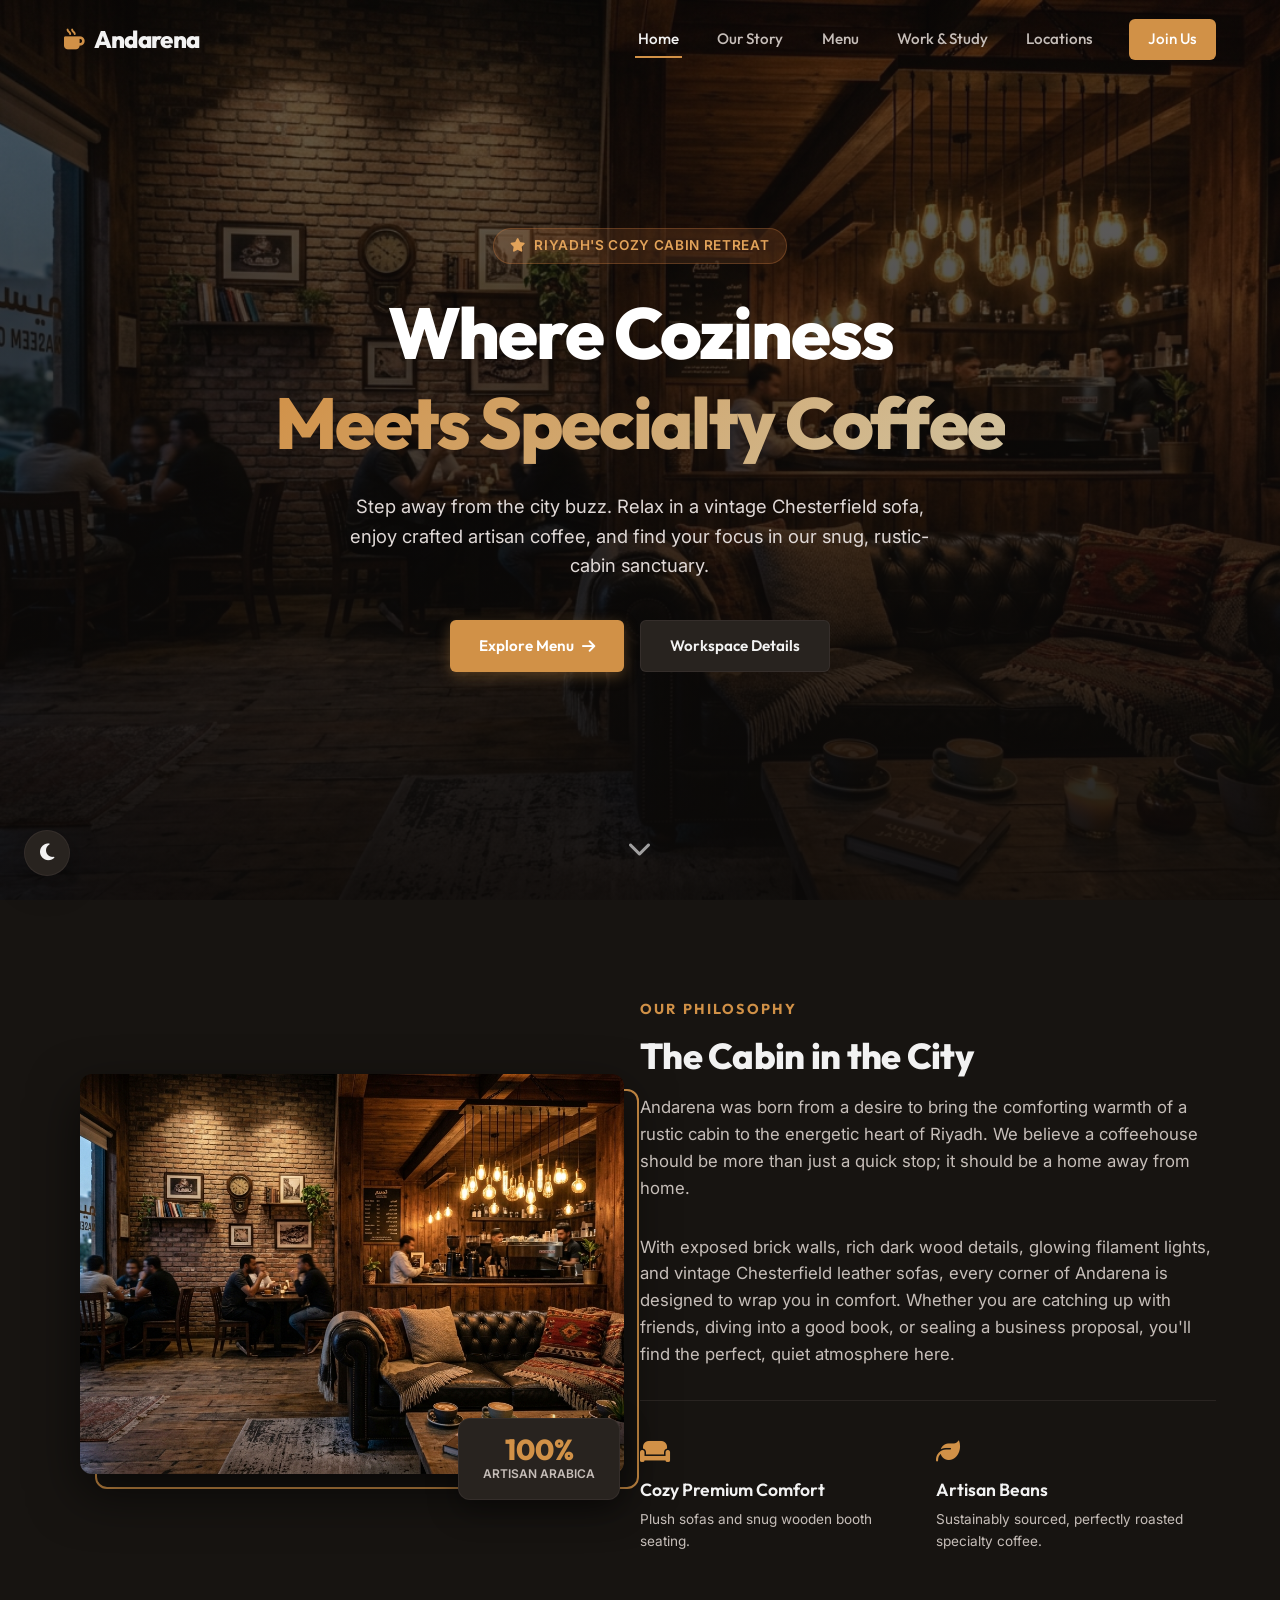
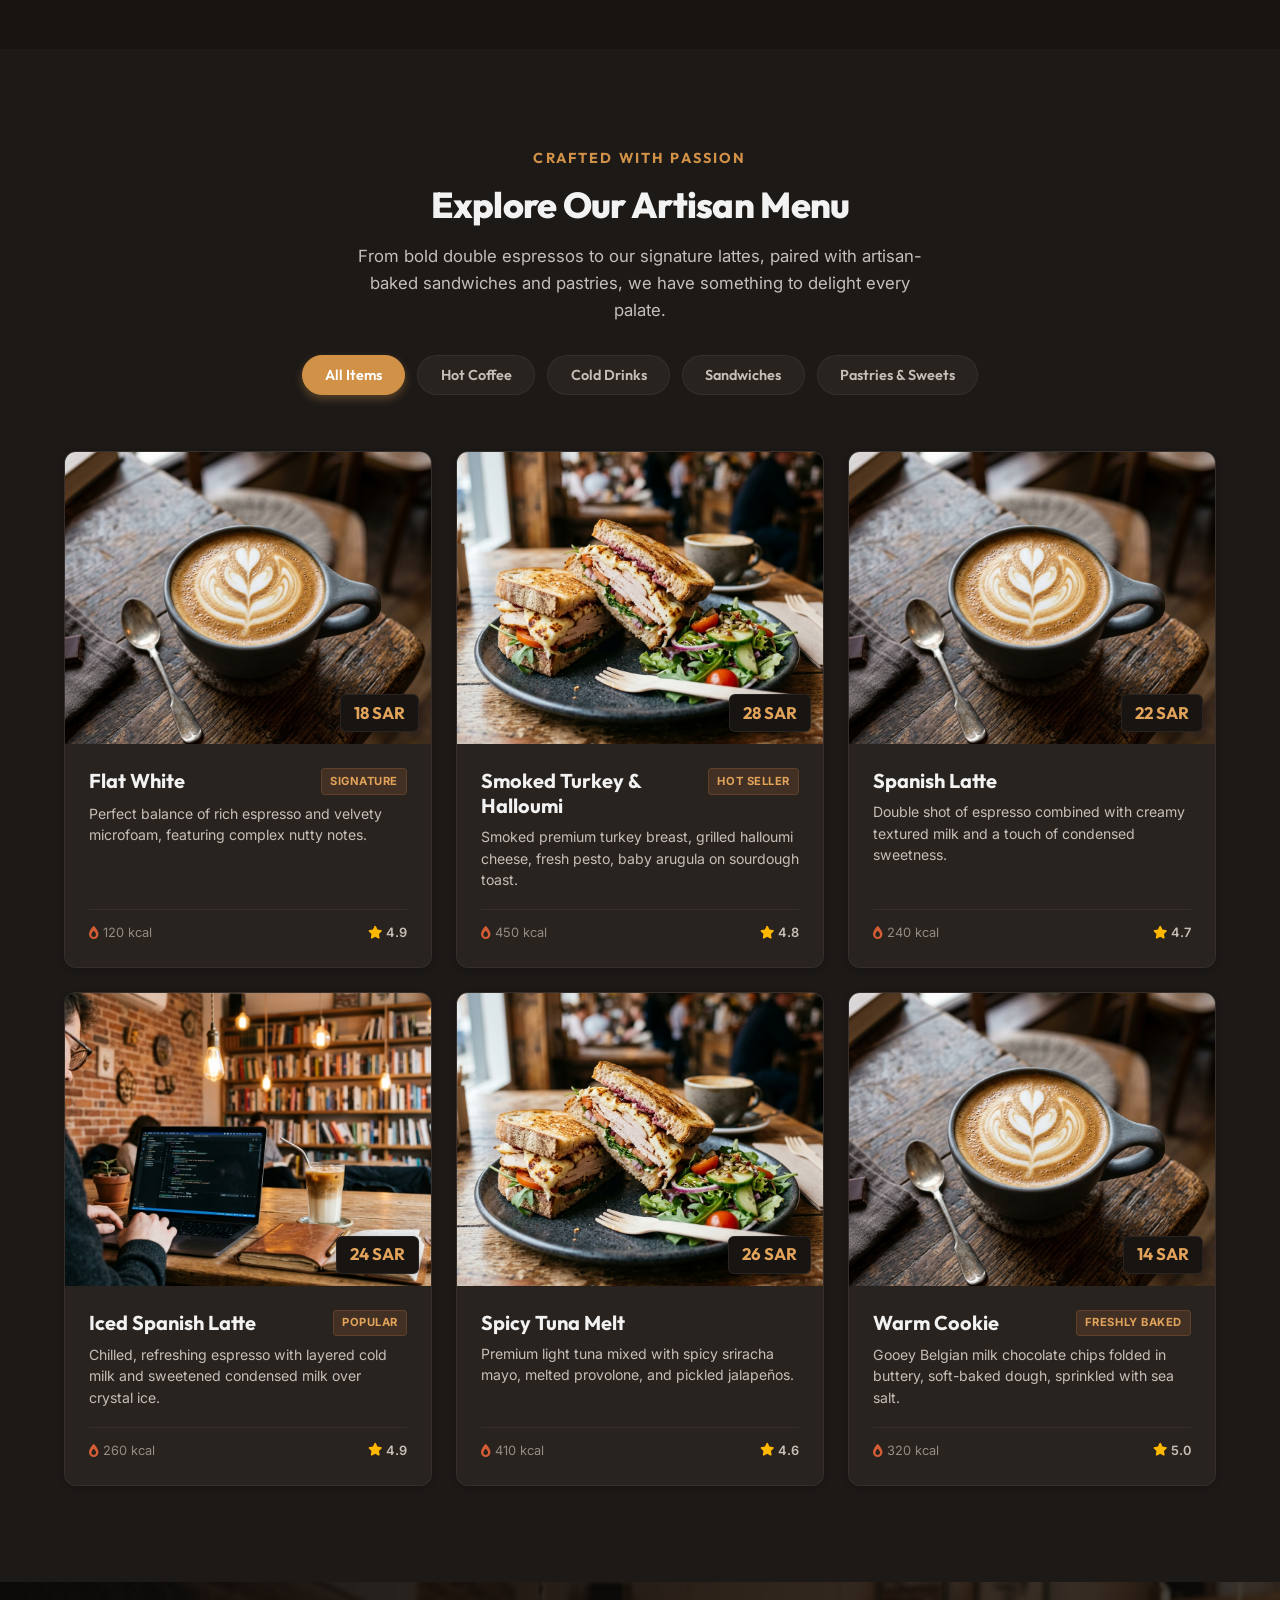
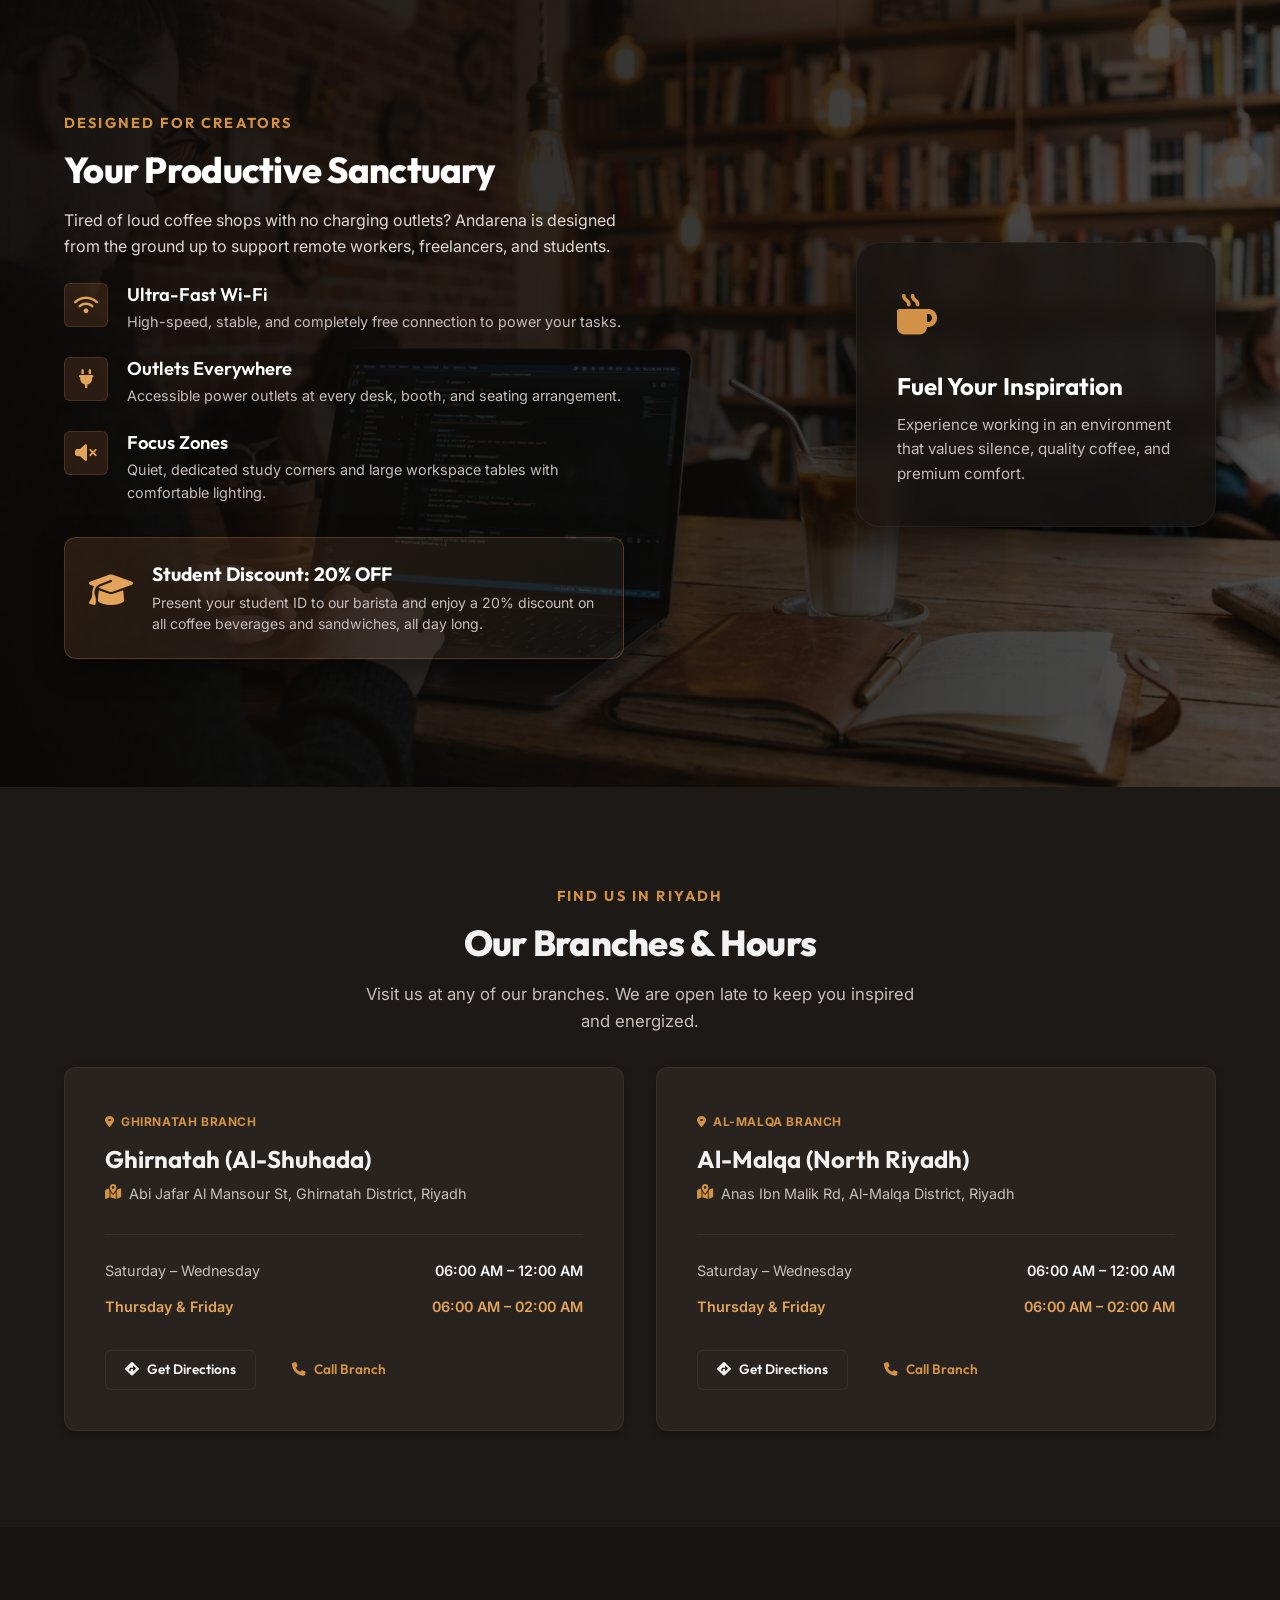
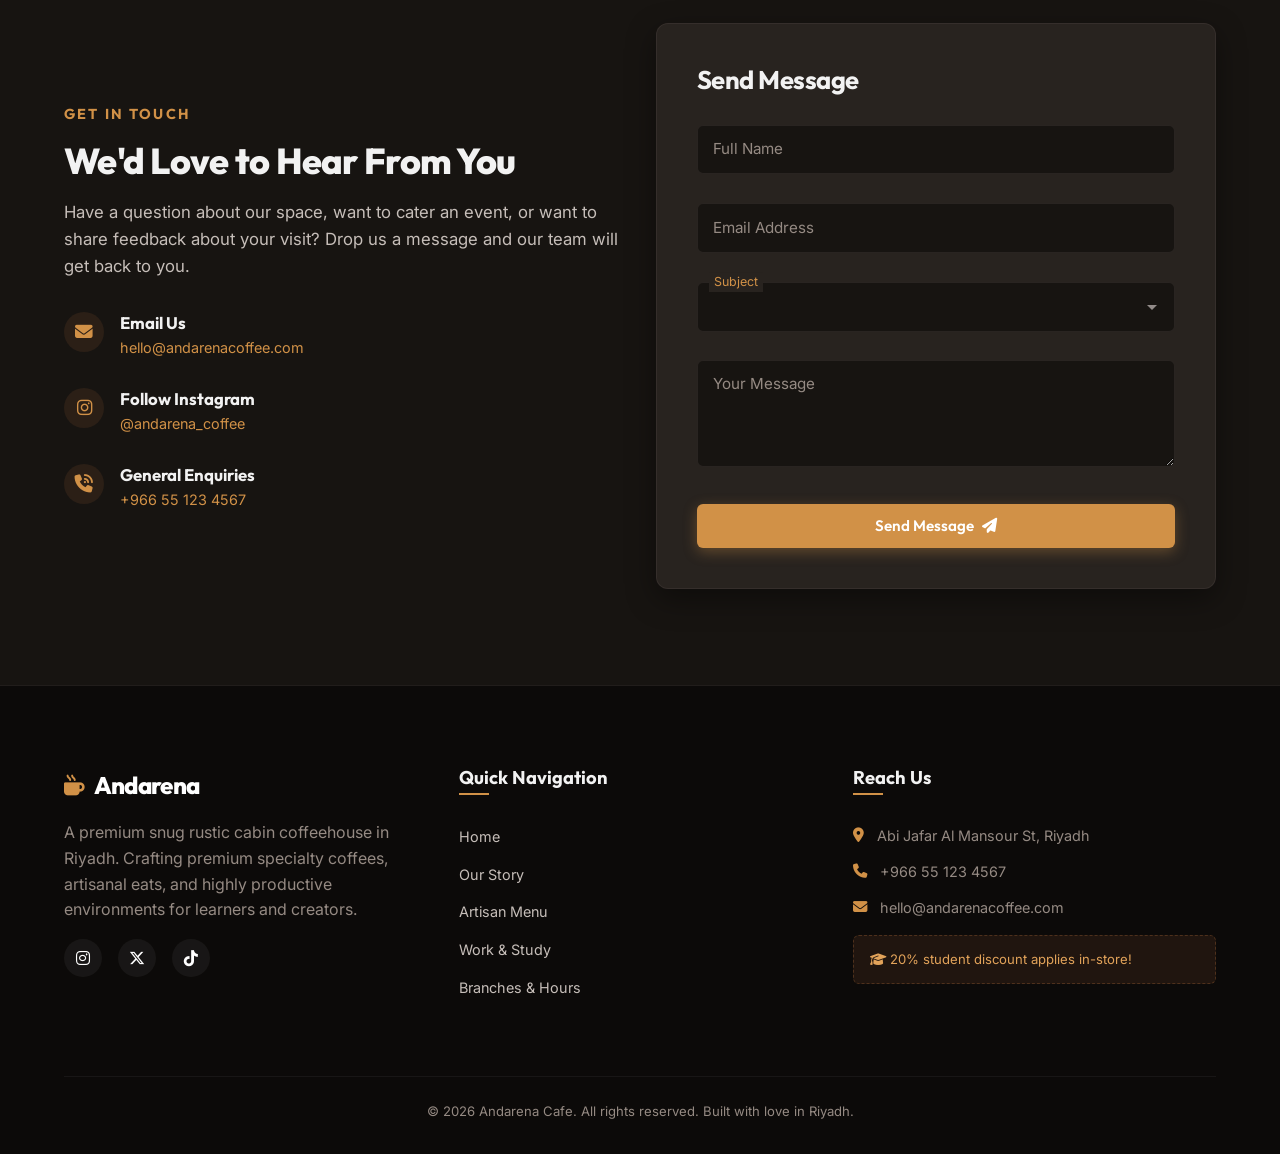
==== andarena-cafe/index.html @ 03f2e8e5 "org: rename website folders to URL-friendly lowercase names" ====
<!DOCTYPE html>
<html lang="en">
<head>
    <meta charset="UTF-8">
    <meta name="viewport" content="width=device-width, initial-scale=1.0">
    <title>Andarena Cafe | Cozy Coffeehouse & Creative Workspace in Riyadh</title>
    <meta name="description" content="Experience Andarena Cafe in Riyadh - a cozy, rustic cabin-like cafe with Chesterfield sofas, artisan coffee, gourmet sandwiches, and a perfect work-friendly atmosphere.">
    
    <!-- Open Graph / Facebook -->
    <meta property="og:type" content="website">
    <meta property="og:title" content="Andarena Cafe | Cozy Coffeehouse & Workspace in Riyadh">
    <meta property="og:description" content="A quiet, snug rustic oasis in Riyadh. Enjoy specialty coffees, gourmet sandwiches, and laptop-friendly workspace tables.">
    <meta property="og:image" content="assets/hero_cafe.jpg">
    
    <!-- Google Fonts -->
    <link rel="preconnect" href="https://fonts.googleapis.com">
    <link rel="preconnect" href="https://fonts.gstatic.com" crossorigin>
    <link href="https://fonts.googleapis.com/css2?family=Inter:wght@300;400;500;600;700&family=Outfit:wght@300;400;500;600;700;800&display=swap" rel="stylesheet">
    
    <!-- FontAwesome Icons -->
    <link rel="stylesheet" href="https://cdnjs.cloudflare.com/ajax/libs/font-awesome/6.4.0/css/all.min.css">
    
    <!-- Custom CSS -->
    <link rel="stylesheet" href="style.css">
</head>
<body>

    <!-- Header / Navbar -->
    <header class="navbar" id="navbar">
        <div class="nav-container">
            <a href="#home" class="logo">
                <span class="logo-icon"><i class="fa-solid fa-mug-hot"></i></span>
                Andarena
            </a>
            
            <nav class="nav-menu" id="nav-menu">
                <a href="#home" class="nav-link active">Home</a>
                <a href="#story" class="nav-link">Our Story</a>
                <a href="#menu" class="nav-link">Menu</a>
                <a href="#workspace" class="nav-link">Work & Study</a>
                <a href="#locations" class="nav-link">Locations</a>
                <a href="#contact" class="nav-link btn-contact">Join Us</a>
            </nav>
            
            <button class="mobile-toggle" id="mobile-toggle" aria-label="Toggle navigation menu">
                <span class="bar"></span>
                <span class="bar"></span>
                <span class="bar"></span>
            </button>
        </div>
    </header>

    <!-- Main Content -->
    <main>
        
        <!-- Hero Section -->
        <section id="home" class="hero" style="background-image: linear-gradient(to bottom, rgba(12, 10, 9, 0.6), rgba(12, 10, 9, 0.9)), url('assets/hero_cafe.jpg');">
            <div class="hero-content text-center">
                <span class="hero-badge reveal"><i class="fa-solid fa-star"></i> Riyadh's Cozy Cabin Retreat</span>
                <h1 class="reveal">Where Coziness <br><span class="text-gradient">Meets Specialty Coffee</span></h1>
                <p class="reveal-delay-1">Step away from the city buzz. Relax in a vintage Chesterfield sofa, enjoy crafted artisan coffee, and find your focus in our snug, rustic-cabin sanctuary.</p>
                <div class="hero-actions reveal-delay-2">
                    <a href="#menu" class="btn btn-primary">Explore Menu <i class="fa-solid fa-arrow-right"></i></a>
                    <a href="#workspace" class="btn btn-secondary">Workspace Details</a>
                </div>
            </div>
            <div class="hero-scroll-indicator">
                <a href="#story"><i class="fa-solid fa-chevron-down animate-bounce"></i></a>
            </div>
        </section>

        <!-- Our Story Section -->
        <section id="story" class="section story-section">
            <div class="container">
                <div class="grid grid-2 align-items-center">
                    <div class="story-image-wrapper reveal-left">
                        <div class="image-border-effect">
                            <img src="assets/hero_cafe.jpg" alt="Andarena Cafe Cozy Chesterfield Sofas" class="rounded-lg shadow-xl img-cover">
                        </div>
                        <div class="floating-badge text-center">
                            <span class="number">100%</span>
                            <span class="text">Artisan Arabica</span>
                        </div>
                    </div>
                    
                    <div class="story-text-content reveal-right">
                        <span class="section-subtitle">Our Philosophy</span>
                        <h2 class="section-title">The Cabin in the City</h2>
                        <p class="section-desc">Andarena was born from a desire to bring the comforting warmth of a rustic cabin to the energetic heart of Riyadh. We believe a coffeehouse should be more than just a quick stop; it should be a home away from home.</p>
                        
                        <p class="section-desc">With exposed brick walls, rich dark wood details, glowing filament lights, and vintage Chesterfield leather sofas, every corner of Andarena is designed to wrap you in comfort. Whether you are catching up with friends, diving into a good book, or sealing a business proposal, you'll find the perfect, quiet atmosphere here.</p>
                        
                        <div class="story-highlights grid grid-2 gap-4">
                            <div class="highlight-item">
                                <span class="highlight-icon"><i class="fa-solid fa-couch"></i></span>
                                <h4>Cozy Premium Comfort</h4>
                                <p>Plush sofas and snug wooden booth seating.</p>
                            </div>
                            <div class="highlight-item">
                                <span class="highlight-icon"><i class="fa-solid fa-leaf"></i></span>
                                <h4>Artisan Beans</h4>
                                <p>Sustainably sourced, perfectly roasted specialty coffee.</p>
                            </div>
                        </div>
                    </div>
                </div>
            </div>
        </section>

        <!-- Interactive Menu Section -->
        <section id="menu" class="section menu-section bg-alt">
            <div class="container">
                <div class="section-header text-center">
                    <span class="section-subtitle">Crafted with Passion</span>
                    <h2 class="section-title">Explore Our Artisan Menu</h2>
                    <p class="section-desc max-w-xl mx-auto">From bold double espressos to our signature lattes, paired with artisan-baked sandwiches and pastries, we have something to delight every palate.</p>
                </div>
                
                <!-- Category Filter Tabs -->
                <div class="menu-tabs reveal">
                    <button class="tab-btn active" data-category="all">All Items</button>
                    <button class="tab-btn" data-category="hot-coffee">Hot Coffee</button>
                    <button class="tab-btn" data-category="cold-coffee">Cold Drinks</button>
                    <button class="tab-btn" data-category="sandwiches">Sandwiches</button>
                    <button class="tab-btn" data-category="pastries">Pastries & Sweets</button>
                </div>
                
                <!-- Menu Grid -->
                <div class="menu-grid grid grid-3 gap-6 reveal-up">
                    
                    <!-- Item 1: Flat White -->
                    <div class="menu-card" data-category="hot-coffee">
                        <div class="menu-image-container">
                            <img src="assets/flat_white.jpg" alt="Flat White Coffee with Latte Art" class="menu-img">
                            <span class="menu-price">18 SAR</span>
                        </div>
                        <div class="menu-info">
                            <div class="menu-meta">
                                <h3>Flat White</h3>
                                <span class="badge">Signature</span>
                            </div>
                            <p class="menu-description">Perfect balance of rich espresso and velvety microfoam, featuring complex nutty notes.</p>
                            <div class="menu-footer">
                                <span class="calories"><i class="fa-solid fa-fire-flame-simple"></i> 120 kcal</span>
                                <span class="rating"><i class="fa-solid fa-star"></i> 4.9</span>
                            </div>
                        </div>
                    </div>
                    
                    <!-- Item 2: Smoked Turkey & Halloumi -->
                    <div class="menu-card" data-category="sandwiches">
                        <div class="menu-image-container">
                            <img src="assets/turkey_sandwich.jpg" alt="Smoked Turkey and Halloumi Sandwich" class="menu-img">
                            <span class="menu-price">28 SAR</span>
                        </div>
                        <div class="menu-info">
                            <div class="menu-meta">
                                <h3>Smoked Turkey & Halloumi</h3>
                                <span class="badge">Hot seller</span>
                            </div>
                            <p class="menu-description">Smoked premium turkey breast, grilled halloumi cheese, fresh pesto, baby arugula on sourdough toast.</p>
                            <div class="menu-footer">
                                <span class="calories"><i class="fa-solid fa-fire-flame-simple"></i> 450 kcal</span>
                                <span class="rating"><i class="fa-solid fa-star"></i> 4.8</span>
                            </div>
                        </div>
                    </div>
                    
                    <!-- Item 3: Spanish Latte -->
                    <div class="menu-card" data-category="hot-coffee">
                        <div class="menu-image-container">
                            <img src="assets/flat_white.jpg" alt="Spanish Latte" class="menu-img">
                            <span class="menu-price">22 SAR</span>
                        </div>
                        <div class="menu-info">
                            <div class="menu-meta">
                                <h3>Spanish Latte</h3>
                            </div>
                            <p class="menu-description">Double shot of espresso combined with creamy textured milk and a touch of condensed sweetness.</p>
                            <div class="menu-footer">
                                <span class="calories"><i class="fa-solid fa-fire-flame-simple"></i> 240 kcal</span>
                                <span class="rating"><i class="fa-solid fa-star"></i> 4.7</span>
                            </div>
                        </div>
                    </div>
                    
                    <!-- Item 4: Iced Spanish Latte -->
                    <div class="menu-card" data-category="cold-coffee">
                        <div class="menu-image-container">
                            <img src="assets/workspace.jpg" alt="Iced Spanish Latte" class="menu-img">
                            <span class="menu-price">24 SAR</span>
                        </div>
                        <div class="menu-info">
                            <div class="menu-meta">
                                <h3>Iced Spanish Latte</h3>
                                <span class="badge">Popular</span>
                            </div>
                            <p class="menu-description">Chilled, refreshing espresso with layered cold milk and sweetened condensed milk over crystal ice.</p>
                            <div class="menu-footer">
                                <span class="calories"><i class="fa-solid fa-fire-flame-simple"></i> 260 kcal</span>
                                <span class="rating"><i class="fa-solid fa-star"></i> 4.9</span>
                            </div>
                        </div>
                    </div>

                    <!-- Item 5: Spicy Tuna Sandwich -->
                    <div class="menu-card" data-category="sandwiches">
                        <div class="menu-image-container">
                            <img src="assets/turkey_sandwich.jpg" alt="Spicy Tuna Sandwich" class="menu-img">
                            <span class="menu-price">26 SAR</span>
                        </div>
                        <div class="menu-info">
                            <div class="menu-meta">
                                <h3>Spicy Tuna Melt</h3>
                            </div>
                            <p class="menu-description">Premium light tuna mixed with spicy sriracha mayo, melted provolone, and pickled jalapeños.</p>
                            <div class="menu-footer">
                                <span class="calories"><i class="fa-solid fa-fire-flame-simple"></i> 410 kcal</span>
                                <span class="rating"><i class="fa-solid fa-star"></i> 4.6</span>
                            </div>
                        </div>
                    </div>

                    <!-- Item 6: Warm Chocolate Chip Cookie -->
                    <div class="menu-card" data-category="pastries">
                        <div class="menu-image-container">
                            <img src="assets/flat_white.jpg" alt="Warm Chocolate Chip Cookie" class="menu-img">
                            <span class="menu-price">14 SAR</span>
                        </div>
                        <div class="menu-info">
                            <div class="menu-meta">
                                <h3>Warm Cookie</h3>
                                <span class="badge">Freshly baked</span>
                            </div>
                            <p class="menu-description">Gooey Belgian milk chocolate chips folded in buttery, soft-baked dough, sprinkled with sea salt.</p>
                            <div class="menu-footer">
                                <span class="calories"><i class="fa-solid fa-fire-flame-simple"></i> 320 kcal</span>
                                <span class="rating"><i class="fa-solid fa-star"></i> 5.0</span>
                            </div>
                        </div>
                    </div>
                    
                </div>
            </div>
        </section>

        <!-- Laptop-friendly Workspace Section -->
        <section id="workspace" class="section workspace-section" style="background-image: linear-gradient(to right, rgba(12, 10, 9, 0.95), rgba(12, 10, 9, 0.7)), url('assets/workspace.jpg');">
            <div class="container">
                <div class="grid grid-2 gap-8 align-items-center">
                    <div class="workspace-text reveal-left">
                        <span class="section-subtitle text-amber">Designed for Creators</span>
                        <h2 class="section-title text-white">Your Productive Sanctuary</h2>
                        <p class="text-light">Tired of loud coffee shops with no charging outlets? Andarena is designed from the ground up to support remote workers, freelancers, and students.</p>
                        
                        <div class="workspace-features mt-6">
                            <div class="feature-row">
                                <span class="feature-icon"><i class="fa-solid fa-wifi"></i></span>
                                <div>
                                    <h5>Ultra-Fast Wi-Fi</h5>
                                    <p>High-speed, stable, and completely free connection to power your tasks.</p>
                                </div>
                            </div>
                            
                            <div class="feature-row">
                                <span class="feature-icon"><i class="fa-solid fa-plug"></i></span>
                                <div>
                                    <h5>Outlets Everywhere</h5>
                                    <p>Accessible power outlets at every desk, booth, and seating arrangement.</p>
                                </div>
                            </div>

                            <div class="feature-row">
                                <span class="feature-icon"><i class="fa-solid fa-volume-mute"></i></span>
                                <div>
                                    <h5>Focus Zones</h5>
                                    <p>Quiet, dedicated study corners and large workspace tables with comfortable lighting.</p>
                                </div>
                            </div>
                        </div>

                        <!-- Special student offer card -->
                        <div class="student-discount-card mt-8 reveal-up">
                            <div class="discount-icon"><i class="fa-solid fa-graduation-cap"></i></div>
                            <div class="discount-info">
                                <h4>Student Discount: 20% OFF</h4>
                                <p>Present your student ID to our barista and enjoy a 20% discount on all coffee beverages and sandwiches, all day long.</p>
                            </div>
                        </div>
                    </div>
                    
                    <!-- Decorative Right Column -->
                    <div class="workspace-image-container hide-mobile reveal-right">
                        <div class="experience-card">
                            <span class="card-icon"><i class="fa-solid fa-mug-hot animate-pulse"></i></span>
                            <div class="card-body">
                                <h3>Fuel Your Inspiration</h3>
                                <p>Experience working in an environment that values silence, quality coffee, and premium comfort.</p>
                            </div>
                        </div>
                    </div>
                </div>
            </div>
        </section>

        <!-- Locations & Operating Hours -->
        <section id="locations" class="section locations-section bg-alt">
            <div class="container">
                <div class="section-header text-center">
                    <span class="section-subtitle">Find Us in Riyadh</span>
                    <h2 class="section-title">Our Branches & Hours</h2>
                    <p class="section-desc max-w-xl mx-auto">Visit us at any of our branches. We are open late to keep you inspired and energized.</p>
                </div>
                
                <div class="grid grid-2 gap-8 reveal-up">
                    
                    <!-- Branch 1 details -->
                    <div class="location-card">
                        <div class="location-body">
                            <span class="loc-badge"><i class="fa-solid fa-location-dot"></i> Ghirnatah Branch</span>
                            <h3>Ghirnatah (Al-Shuhada)</h3>
                            <p class="address"><i class="fa-solid fa-map-location-dot"></i> Abi Jafar Al Mansour St, Ghirnatah District, Riyadh</p>
                            
                            <div class="hours-list">
                                <div class="hour-row">
                                    <span class="days">Saturday – Wednesday</span>
                                    <span class="time">06:00 AM – 12:00 AM</span>
                                </div>
                                <div class="hour-row highlight">
                                    <span class="days">Thursday & Friday</span>
                                    <span class="time">06:00 AM – 02:00 AM</span>
                                </div>
                            </div>
                            
                            <div class="card-actions">
                                <a href="https://maps.google.com/?q=Andarena+Coffee+Abi+Jafar+Al+Mansour+St+Riyadh" target="_blank" class="btn btn-secondary btn-sm"><i class="fa-solid fa-directions"></i> Get Directions</a>
                                <a href="tel:+966123456789" class="btn btn-text btn-sm"><i class="fa-solid fa-phone"></i> Call Branch</a>
                            </div>
                        </div>
                    </div>

                    <!-- Branch 2 details -->
                    <div class="location-card">
                        <div class="location-body">
                            <span class="loc-badge"><i class="fa-solid fa-location-dot"></i> Al-Malqa Branch</span>
                            <h3>Al-Malqa (North Riyadh)</h3>
                            <p class="address"><i class="fa-solid fa-map-location-dot"></i> Anas Ibn Malik Rd, Al-Malqa District, Riyadh</p>
                            
                            <div class="hours-list">
                                <div class="hour-row">
                                    <span class="days">Saturday – Wednesday</span>
                                    <span class="time">06:00 AM – 12:00 AM</span>
                                </div>
                                <div class="hour-row highlight">
                                    <span class="days">Thursday & Friday</span>
                                    <span class="time">06:00 AM – 02:00 AM</span>
                                </div>
                            </div>
                            
                            <div class="card-actions">
                                <a href="https://maps.google.com/?q=Andarena+Coffee+Anas+Ibn+Malik+Rd+Riyadh" target="_blank" class="btn btn-secondary btn-sm"><i class="fa-solid fa-directions"></i> Get Directions</a>
                                <a href="tel:+966123456790" class="btn btn-text btn-sm"><i class="fa-solid fa-phone"></i> Call Branch</a>
                            </div>
                        </div>
                    </div>
                    
                </div>
            </div>
        </section>

        <!-- Contact & Feedback Form -->
        <section id="contact" class="section contact-section">
            <div class="container">
                <div class="grid grid-2 gap-8 align-items-center">
                    
                    <div class="contact-info reveal-left">
                        <span class="section-subtitle">Get in Touch</span>
                        <h2 class="section-title">We'd Love to Hear From You</h2>
                        <p class="section-desc">Have a question about our space, want to cater an event, or want to share feedback about your visit? Drop us a message and our team will get back to you.</p>
                        
                        <div class="contact-methods mt-6">
                            <div class="method-item">
                                <span class="method-icon"><i class="fa-solid fa-envelope"></i></span>
                                <div>
                                    <h5>Email Us</h5>
                                    <p><a href="mailto:hello@andarenacoffee.com">hello@andarenacoffee.com</a></p>
                                </div>
                            </div>
                            
                            <div class="method-item">
                                <span class="method-icon"><i class="fa-brands fa-instagram"></i></span>
                                <div>
                                    <h5>Follow Instagram</h5>
                                    <p><a href="https://instagram.com/andarena_coffee" target="_blank">@andarena_coffee</a></p>
                                </div>
                            </div>

                            <div class="method-item">
                                <span class="method-icon"><i class="fa-solid fa-phone-volume"></i></span>
                                <div>
                                    <h5>General Enquiries</h5>
                                    <p><a href="tel:+966551234567">+966 55 123 4567</a></p>
                                </div>
                            </div>
                        </div>
                    </div>
                    
                    <!-- Contact Form Card -->
                    <div class="contact-form-card reveal-right">
                        <form id="contact-form" class="feedback-form">
                            <h3>Send Message</h3>
                            
                            <div class="form-group">
                                <input type="text" id="form-name" class="form-control" required placeholder=" ">
                                <label for="form-name" class="floating-label">Full Name</label>
                            </div>
                            
                            <div class="form-group">
                                <input type="email" id="form-email" class="form-control" required placeholder=" ">
                                <label for="form-email" class="floating-label">Email Address</label>
                            </div>

                            <div class="form-group">
                                <select id="form-subject" class="form-control" required>
                                    <option value="" disabled selected hidden></option>
                                    <option value="feedback">General Feedback</option>
                                    <option value="catering">Catering Inquiry</option>
                                    <option value="workspace">Workspace / Table Reservation</option>
                                    <option value="careers">Careers</option>
                                </select>
                                <label for="form-subject" class="floating-label">Subject</label>
                            </div>
                            
                            <div class="form-group">
                                <textarea id="form-message" rows="4" class="form-control" required placeholder=" "></textarea>
                                <label for="form-message" class="floating-label">Your Message</label>
                            </div>
                            
                            <button type="submit" class="btn btn-primary btn-block">Send Message <i class="fa-solid fa-paper-plane"></i></button>
                        </form>
                    </div>
                    
                </div>
            </div>
        </section>

    </main>

    <!-- Footer -->
    <footer class="footer">
        <div class="container">
            <div class="footer-grid grid grid-3 gap-8">
                
                <!-- Footer Brand Column -->
                <div class="footer-brand">
                    <a href="#home" class="logo text-white">
                        <span class="logo-icon"><i class="fa-solid fa-mug-hot"></i></span>
                        Andarena
                    </a>
                    <p class="mt-4 text-sm text-muted">A premium snug rustic cabin coffeehouse in Riyadh. Crafting premium specialty coffees, artisanal eats, and highly productive environments for learners and creators.</p>
                    <div class="social-links mt-4">
                        <a href="https://instagram.com/andarena_coffee" target="_blank" aria-label="Instagram"><i class="fa-brands fa-instagram"></i></a>
                        <a href="#" aria-label="Twitter"><i class="fa-brands fa-x-twitter"></i></a>
                        <a href="#" aria-label="TikTok"><i class="fa-brands fa-tiktok"></i></a>
                    </div>
                </div>

                <!-- Footer Quick Links -->
                <div class="footer-links">
                    <h4>Quick Navigation</h4>
                    <ul class="mt-4">
                        <li><a href="#home">Home</a></li>
                        <li><a href="#story">Our Story</a></li>
                        <li><a href="#menu">Artisan Menu</a></li>
                        <li><a href="#workspace">Work & Study</a></li>
                        <li><a href="#locations">Branches & Hours</a></li>
                    </ul>
                </div>

                <!-- Footer Contact Details -->
                <div class="footer-contact">
                    <h4>Reach Us</h4>
                    <ul class="mt-4 text-muted">
                        <li><i class="fa-solid fa-location-dot"></i> Abi Jafar Al Mansour St, Riyadh</li>
                        <li><i class="fa-solid fa-phone"></i> +966 55 123 4567</li>
                        <li><i class="fa-solid fa-envelope"></i> hello@andarenacoffee.com</li>
                    </ul>
                    <div class="student-reminder mt-4">
                        <span><i class="fa-solid fa-graduation-cap"></i> 20% student discount applies in-store!</span>
                    </div>
                </div>

            </div>
            
            <div class="footer-bottom text-center">
                <p>&copy; 2026 Andarena Cafe. All rights reserved. Built with love in Riyadh.</p>
            </div>
        </div>
    </footer>

    <!-- Notification Toast -->
    <div id="toast" class="toast">
        <div class="toast-content">
            <span class="toast-icon"><i class="fa-solid fa-circle-check"></i></span>
            <div class="toast-message">
                <h4 id="toast-title">Success</h4>
                <p id="toast-body">Your message has been sent successfully!</p>
            </div>
            <button class="toast-close" id="toast-close">&times;</button>
        </div>
    </div>

    <!-- Theme Toggle Switch (Cozy Floating bar) -->
    <div class="theme-switch-wrapper">
        <button id="theme-toggle" class="theme-toggle-btn" aria-label="Toggle theme mode">
            <span class="theme-icon"><i class="fa-solid fa-moon"></i></span>
        </button>
    </div>

    <!-- Custom JavaScript -->
    <script src="script.js"></script>
</body>
</html>
---- andarena-cafe/style.css ----
/* ==========================================================================
   Design System & Variables
   ========================================================================== */
:root {
    /* Color Tokens - Default Warm Dark Mode */
    --bg-primary-h: 24;
    --bg-primary-s: 15%;
    --bg-primary-l: 8%;
    --bg-primary: hsl(var(--bg-primary-h), var(--bg-primary-s), var(--bg-primary-l)); /* #181412 */
    
    --bg-secondary: hsl(24, 12%, 14%); /* #231e1b */
    --bg-alt: hsl(24, 10%, 10%); /* #1d1816 */
    
    --text-primary: hsl(0, 0%, 95%); /* #f2f2f2 */
    --text-secondary: hsl(24, 10%, 75%); /* #c5bdbc */
    --text-muted: hsl(24, 8%, 55%); /* #928b89 */
    --text-light: hsl(24, 15%, 85%);
    
    --primary: hsl(32, 60%, 55%); /* Warm Copper/Amber - #d58343 */
    --primary-hover: hsl(32, 70%, 62%); /* #e4975a */
    --primary-glow: hsla(32, 60%, 55%, 0.35);
    
    --secondary: hsl(42, 35%, 72%); /* Desert Sand/Gold - #d9c396 */
    --secondary-hover: hsl(42, 45%, 80%);
    
    --accent: hsl(15, 65%, 52%); /* Burnt Sienna */
    --border-color: hsla(24, 10%, 30%, 0.3);
    --border-focus: hsl(32, 60%, 55%);
    
    --glass-bg: rgba(24, 20, 18, 0.75);
    --glass-border: rgba(255, 255, 255, 0.05);
    
    /* Layout Tokens */
    --font-heading: 'Outfit', sans-serif;
    --font-body: 'Inter', sans-serif;
    --border-radius-sm: 6px;
    --border-radius-md: 12px;
    --border-radius-lg: 24px;
    --transition-fast: 0.2s ease;
    --transition-smooth: 0.4s cubic-bezier(0.16, 1, 0.3, 1);
    
    --shadow-sm: 0 2px 8px rgba(0, 0, 0, 0.2);
    --shadow-md: 0 10px 30px rgba(0, 0, 0, 0.4);
    --shadow-lg: 0 20px 50px rgba(0, 0, 0, 0.6);
}

/* Alternate Theme: Cozy Warm Light Mode */
[data-theme="light"] {
    --bg-primary-h: 30;
    --bg-primary-s: 30%;
    --bg-primary-l: 96%;
    --bg-primary: hsl(var(--bg-primary-h), var(--bg-primary-s), var(--bg-primary-l)); /* #fbf8f5 */
    
    --bg-secondary: hsl(30, 25%, 91%); /* #ebdcd0 */
    --bg-alt: hsl(30, 25%, 93%); /* #f0e6dd */
    
    --text-primary: hsl(24, 25%, 15%); /* #2e1d12 */
    --text-secondary: hsl(24, 15%, 35%); /* #605147 */
    --text-muted: hsl(24, 10%, 55%); /* #93857b */
    --text-light: hsl(24, 25%, 25%);
    
    --primary: hsl(24, 70%, 42%); /* Deep Rich Terracotta - #bb5119 */
    --primary-hover: hsl(24, 80%, 48%);
    --primary-glow: hsla(24, 70%, 42%, 0.2);
    
    --secondary: hsl(32, 40%, 35%); /* Dark Sand Cedar */
    --secondary-hover: hsl(32, 45%, 42%);
    
    --border-color: rgba(46, 29, 18, 0.12);
    --border-focus: hsl(24, 70%, 42%);
    
    --glass-bg: rgba(251, 248, 245, 0.85);
    --glass-border: rgba(46, 29, 18, 0.08);
    
    --shadow-sm: 0 2px 8px rgba(46, 29, 18, 0.08);
    --shadow-md: 0 10px 30px rgba(46, 29, 18, 0.12);
    --shadow-lg: 0 20px 40px rgba(46, 29, 18, 0.16);
}

/* ==========================================================================
   Base Elements & Reset
   ========================================================================== */
*, *::before, *::after {
    box-sizing: border-box;
    margin: 0;
    padding: 0;
}

html {
    scroll-behavior: smooth;
    font-size: 16px;
}

body {
    background-color: var(--bg-primary);
    color: var(--text-primary);
    font-family: var(--font-body);
    line-height: 1.6;
    overflow-x: hidden;
    transition: background-color var(--transition-smooth), color var(--transition-smooth);
}

h1, h2, h3, h4, h5, h6 {
    font-family: var(--font-heading);
    font-weight: 700;
    line-height: 1.25;
    color: var(--text-primary);
}

a {
    color: var(--primary);
    text-decoration: none;
    transition: color var(--transition-fast);
}

a:hover {
    color: var(--primary-hover);
}

img {
    max-width: 100%;
    height: auto;
    display: block;
}

/* Custom Scrollbar */
::-webkit-scrollbar {
    width: 8px;
}
::-webkit-scrollbar-track {
    background: var(--bg-primary);
}
::-webkit-scrollbar-thumb {
    background: var(--bg-secondary);
    border-radius: 4px;
    border: 2px solid var(--bg-primary);
}
::-webkit-scrollbar-thumb:hover {
    background: var(--primary);
}

/* ==========================================================================
   Layout & Utilities
   ========================================================================== */
.container {
    width: 100%;
    max-width: 1200px;
    margin: 0 auto;
    padding: 0 1.5rem;
}

.section {
    padding: 6rem 0;
    position: relative;
    overflow: hidden;
}

.bg-alt {
    background-color: var(--bg-alt);
}

.text-center { text-align: center; }
.text-white { color: #ffffff !important; }
.text-amber { color: var(--primary) !important; }
.text-light { color: var(--text-light) !important; }
.text-muted { color: var(--text-muted) !important; }
.max-w-xl { max-width: 36rem; }
.mx-auto { margin-left: auto; margin-right: auto; }
.mt-4 { margin-top: 1rem; }
.mt-6 { margin-top: 1.5rem; }
.mt-8 { margin-top: 2rem; }
.gap-4 { gap: 1rem; }
.gap-6 { gap: 1.5rem; }
.gap-8 { gap: 2rem; }

.grid {
    display: grid;
    grid-template-columns: 1fr;
}

@media (min-width: 768px) {
    .grid-2 { grid-template-columns: repeat(2, 1fr); }
    .grid-3 { grid-template-columns: repeat(3, 1fr); }
}

.align-items-center { align-items: center; }

/* Rounded Corners & Shadows */
.rounded-lg { border-radius: var(--border-radius-md); }
.shadow-xl { box-shadow: var(--shadow-lg); }
.img-cover {
    width: 100%;
    height: 400px;
    object-fit: cover;
}

/* Section Header Typography */
.section-subtitle {
    display: inline-block;
    font-family: var(--font-heading);
    font-size: 0.9rem;
    font-weight: 700;
    letter-spacing: 0.15em;
    text-transform: uppercase;
    color: var(--primary);
    margin-bottom: 0.75rem;
}

.section-title {
    font-size: 2.25rem;
    font-weight: 800;
    margin-bottom: 1rem;
    letter-spacing: -0.02em;
}

.section-desc {
    color: var(--text-secondary);
    font-size: 1.05rem;
    margin-bottom: 2rem;
}

/* ==========================================================================
   Buttons
   ========================================================================== */
.btn {
    display: inline-flex;
    align-items: center;
    justify-content: center;
    gap: 0.5rem;
    font-family: var(--font-heading);
    font-weight: 600;
    font-size: 0.95rem;
    padding: 0.8rem 1.8rem;
    border-radius: var(--border-radius-sm);
    cursor: pointer;
    transition: all var(--transition-fast);
    border: none;
}

.btn-primary {
    background-color: var(--primary);
    color: #ffffff;
    box-shadow: 0 4px 14px var(--primary-glow);
}

.btn-primary:hover {
    background-color: var(--primary-hover);
    transform: translateY(-2px);
    box-shadow: 0 6px 20px var(--primary-glow);
}

.btn-secondary {
    background-color: var(--bg-secondary);
    color: var(--text-primary);
    border: 1px solid var(--border-color);
}

.btn-secondary:hover {
    background-color: var(--bg-primary);
    border-color: var(--primary);
    color: var(--primary);
    transform: translateY(-2px);
}

.btn-text {
    background: transparent;
    color: var(--primary);
    padding: 0.5rem 1rem;
}

.btn-text:hover {
    color: var(--primary-hover);
    text-decoration: underline;
}

.btn-sm {
    padding: 0.5rem 1.2rem;
    font-size: 0.85rem;
}

.btn-block {
    display: flex;
    width: 100%;
}

/* ==========================================================================
   Header / Translucent Navbar
   ========================================================================== */
.navbar {
    position: fixed;
    top: 0;
    left: 0;
    width: 100%;
    z-index: 1000;
    transition: background-color var(--transition-smooth), backdrop-filter var(--transition-smooth), border-color var(--transition-smooth), box-shadow var(--transition-smooth);
    border-bottom: 1px solid transparent;
}

.navbar.scrolled {
    background-color: var(--glass-bg);
    backdrop-filter: blur(12px);
    -webkit-backdrop-filter: blur(12px);
    border-bottom-color: var(--glass-border);
    box-shadow: var(--shadow-sm);
}

.nav-container {
    max-width: 1200px;
    margin: 0 auto;
    padding: 1.2rem 1.5rem;
    display: flex;
    align-items: center;
    justify-content: space-between;
    transition: padding var(--transition-smooth);
}

.navbar.scrolled .nav-container {
    padding: 0.9rem 1.5rem;
}

.logo {
    display: flex;
    align-items: center;
    gap: 0.6rem;
    font-family: var(--font-heading);
    font-size: 1.5rem;
    font-weight: 800;
    color: var(--text-primary);
    letter-spacing: -0.03em;
}

.logo-icon {
    color: var(--primary);
    font-size: 1.3rem;
    display: inline-flex;
}

.nav-menu {
    display: none;
    align-items: center;
    gap: 2rem;
}

.nav-link {
    font-family: var(--font-heading);
    font-weight: 500;
    font-size: 0.95rem;
    color: var(--text-secondary);
    padding: 0.4rem 0.2rem;
    position: relative;
}

.nav-link::after {
    content: '';
    position: absolute;
    bottom: 0;
    left: 0;
    width: 0;
    height: 2px;
    background-color: var(--primary);
    transition: width var(--transition-fast);
}

.nav-link:hover, .nav-link.active {
    color: var(--text-primary);
}

.nav-link:hover::after, .nav-link.active::after {
    width: 100%;
}

.btn-contact {
    background-color: var(--primary);
    color: #ffffff !important;
    padding: 0.5rem 1.2rem !important;
    border-radius: var(--border-radius-sm);
    transition: all var(--transition-fast) !important;
}

.btn-contact::after {
    display: none;
}

.btn-contact:hover {
    background-color: var(--primary-hover) !important;
    transform: translateY(-1px);
    box-shadow: 0 4px 10px var(--primary-glow);
}

/* Burger menu button */
.mobile-toggle {
    display: flex;
    flex-direction: column;
    justify-content: space-between;
    width: 24px;
    height: 18px;
    background: transparent;
    border: none;
    cursor: pointer;
    z-index: 1001;
}

.mobile-toggle .bar {
    width: 100%;
    height: 2px;
    background-color: var(--text-primary);
    transition: all var(--transition-fast);
    transform-origin: left center;
}

@media (min-width: 768px) {
    .nav-menu {
        display: flex;
    }
    .mobile-toggle {
        display: none;
    }
}

/* ==========================================================================
   Hero Section
   ========================================================================== */
.hero {
    height: 100vh;
    min-height: 600px;
    display: flex;
    align-items: center;
    justify-content: center;
    position: relative;
    background-size: cover;
    background-position: center;
    background-attachment: fixed;
    padding: 0;
}

.hero-content {
    max-width: 800px;
    padding: 0 1.5rem;
    z-index: 10;
}

.hero-badge {
    display: inline-flex;
    align-items: center;
    gap: 0.5rem;
    background-color: rgba(213, 131, 67, 0.15);
    border: 1px solid rgba(213, 131, 67, 0.3);
    color: var(--primary-hover);
    padding: 0.4rem 1rem;
    border-radius: 100px;
    font-size: 0.85rem;
    font-weight: 600;
    letter-spacing: 0.05em;
    text-transform: uppercase;
    margin-bottom: 1.5rem;
}

.hero h1 {
    font-size: 3rem;
    font-weight: 800;
    letter-spacing: -0.03em;
    margin-bottom: 1.5rem;
    color: #ffffff;
}

@media (min-width: 768px) {
    .hero h1 {
        font-size: 4.5rem;
    }
}

.text-gradient {
    background: linear-gradient(135deg, var(--primary), var(--secondary));
    -webkit-background-clip: text;
    -webkit-text-fill-color: transparent;
    display: inline-block;
}

.hero p {
    font-size: 1.15rem;
    color: #e0d9d7;
    margin-bottom: 2.5rem;
    max-width: 600px;
    margin-left: auto;
    margin-right: auto;
}

.hero-actions {
    display: flex;
    flex-direction: column;
    gap: 1rem;
    justify-content: center;
}

@media (min-width: 576px) {
    .hero-actions {
        flex-direction: row;
    }
}

.hero-scroll-indicator {
    position: absolute;
    bottom: 2rem;
    left: 50%;
    transform: translateX(-50%);
    z-index: 10;
    color: rgba(255, 255, 255, 0.6);
    font-size: 1.5rem;
}

.hero-scroll-indicator a {
    color: inherit;
}

.hero-scroll-indicator a:hover {
    color: var(--primary);
}

@keyframes bounce {
    0%, 100% { transform: translateY(0); }
    50% { transform: translateY(-10px); }
}

.animate-bounce {
    animation: bounce 2s infinite;
}

/* ==========================================================================
   Story Section
   ========================================================================== */
.story-image-wrapper {
    position: relative;
    padding: 1rem;
}

.image-border-effect {
    position: relative;
}

.image-border-effect::before {
    content: '';
    position: absolute;
    top: 15px;
    left: 15px;
    right: -15px;
    bottom: -15px;
    border: 2px solid var(--primary);
    border-radius: var(--border-radius-md);
    z-index: -1;
    transition: transform var(--transition-smooth);
}

.story-image-wrapper:hover .image-border-effect::before {
    transform: translate(-5px, -5px);
}

.floating-badge {
    position: absolute;
    bottom: -10px;
    right: 20px;
    background-color: var(--bg-secondary);
    border: 1px solid var(--border-color);
    box-shadow: var(--shadow-md);
    padding: 1rem 1.5rem;
    border-radius: var(--border-radius-md);
    display: flex;
    flex-direction: column;
}

.floating-badge .number {
    font-family: var(--font-heading);
    font-size: 1.8rem;
    font-weight: 800;
    color: var(--primary);
    line-height: 1;
}

.floating-badge .text {
    font-size: 0.75rem;
    font-weight: 600;
    text-transform: uppercase;
    color: var(--text-secondary);
}

.story-highlights {
    border-top: 1px solid var(--border-color);
    padding-top: 2rem;
    margin-top: 2rem;
}

.highlight-item {
    display: flex;
    flex-direction: column;
    gap: 0.5rem;
}

.highlight-icon {
    font-size: 1.5rem;
    color: var(--primary);
}

.highlight-item h4 {
    font-size: 1.1rem;
    font-weight: 600;
}

.highlight-item p {
    font-size: 0.85rem;
    color: var(--text-secondary);
}

/* ==========================================================================
   Interactive Menu Section
   ========================================================================== */
.menu-tabs {
    display: flex;
    flex-wrap: wrap;
    justify-content: center;
    gap: 0.75rem;
    margin-bottom: 3.5rem;
}

.tab-btn {
    font-family: var(--font-heading);
    font-weight: 600;
    font-size: 0.9rem;
    padding: 0.6rem 1.4rem;
    background-color: var(--bg-secondary);
    border: 1px solid var(--border-color);
    color: var(--text-secondary);
    border-radius: 100px;
    cursor: pointer;
    transition: all var(--transition-fast);
}

.tab-btn:hover {
    color: var(--text-primary);
    border-color: var(--text-muted);
}

.tab-btn.active {
    background-color: var(--primary);
    color: #ffffff;
    border-color: var(--primary);
    box-shadow: 0 4px 10px var(--primary-glow);
}

.menu-grid {
    transition: opacity var(--transition-smooth);
}

.menu-card {
    background-color: var(--bg-secondary);
    border-radius: var(--border-radius-md);
    border: 1px solid var(--border-color);
    overflow: hidden;
    box-shadow: var(--shadow-sm);
    transition: all var(--transition-smooth);
    display: flex;
    flex-direction: column;
    height: 100%;
}

.menu-card:hover {
    transform: translateY(-8px);
    box-shadow: var(--shadow-lg);
    border-color: rgba(213, 131, 67, 0.3);
}

.menu-image-container {
    position: relative;
    padding-bottom: 80%; /* 5:4 aspect ratio */
    overflow: hidden;
}

.menu-img {
    position: absolute;
    top: 0;
    left: 0;
    width: 100%;
    height: 100%;
    object-fit: cover;
    transition: transform var(--transition-smooth);
}

.menu-card:hover .menu-img {
    transform: scale(1.08);
}

.menu-price {
    position: absolute;
    bottom: 12px;
    right: 12px;
    background-color: var(--bg-primary);
    border: 1px solid var(--border-color);
    color: var(--primary-hover);
    font-family: var(--font-heading);
    font-weight: 700;
    font-size: 1.05rem;
    padding: 0.3rem 0.8rem;
    border-radius: var(--border-radius-sm);
    box-shadow: var(--shadow-sm);
}

.menu-info {
    padding: 1.5rem;
    display: flex;
    flex-direction: column;
    flex-grow: 1;
}

.menu-meta {
    display: flex;
    justify-content: space-between;
    align-items: flex-start;
    margin-bottom: 0.5rem;
    gap: 0.5rem;
}

.menu-meta h3 {
    font-size: 1.25rem;
    font-weight: 700;
}

.menu-meta .badge {
    font-size: 0.7rem;
    font-weight: 700;
    text-transform: uppercase;
    letter-spacing: 0.05em;
    background-color: rgba(213, 131, 67, 0.15);
    color: var(--primary-hover);
    padding: 0.2rem 0.5rem;
    border-radius: 4px;
    border: 1px solid rgba(213, 131, 67, 0.2);
    white-space: nowrap;
}

.menu-description {
    color: var(--text-secondary);
    font-size: 0.88rem;
    margin-bottom: 1.2rem;
    line-height: 1.5;
    flex-grow: 1;
}

.menu-footer {
    display: flex;
    justify-content: space-between;
    align-items: center;
    border-top: 1px solid var(--border-color);
    padding-top: 0.8rem;
    font-size: 0.8rem;
    color: var(--text-muted);
}

.menu-footer .calories i {
    color: var(--accent);
}

.menu-footer .rating {
    font-weight: 600;
    color: var(--text-secondary);
    display: flex;
    align-items: center;
    gap: 0.25rem;
}

.menu-footer .rating i {
    color: #ffb800;
}

/* ==========================================================================
   Workspace Section
   ========================================================================== */
.workspace-section {
    background-size: cover;
    background-position: center;
    position: relative;
    padding: 8rem 0;
}

.workspace-features {
    display: flex;
    flex-direction: column;
    gap: 1.5rem;
}

.feature-row {
    display: flex;
    gap: 1.2rem;
    align-items: flex-start;
}

.feature-icon {
    width: 44px;
    height: 44px;
    border-radius: var(--border-radius-sm);
    background-color: rgba(213, 131, 67, 0.15);
    border: 1px solid rgba(213, 131, 67, 0.2);
    color: var(--primary-hover);
    display: flex;
    align-items: center;
    justify-content: center;
    font-size: 1.2rem;
    flex-shrink: 0;
}

.feature-row h5 {
    font-size: 1.15rem;
    font-weight: 600;
    margin-bottom: 0.25rem;
    color: #ffffff;
}

[data-theme="light"] .feature-row h5 {
    color: var(--text-primary);
}

.feature-row p {
    font-size: 0.9rem;
    color: #c5bdbc;
}

[data-theme="light"] .feature-row p {
    color: var(--text-secondary);
}

/* Student discount promo card */
.student-discount-card {
    background: linear-gradient(135deg, rgba(213, 131, 67, 0.15), rgba(217, 195, 150, 0.05));
    border: 1px solid rgba(213, 131, 67, 0.3);
    padding: 1.5rem;
    border-radius: var(--border-radius-md);
    display: flex;
    gap: 1.2rem;
    align-items: flex-start;
    box-shadow: var(--shadow-md);
}

.discount-icon {
    font-size: 2.2rem;
    color: var(--primary-hover);
    flex-shrink: 0;
}

.discount-info h4 {
    font-size: 1.2rem;
    margin-bottom: 0.4rem;
    color: #ffffff;
}

[data-theme="light"] .discount-info h4 {
    color: var(--text-primary);
}

.discount-info p {
    font-size: 0.88rem;
    color: #c5bdbc;
    line-height: 1.5;
}

[data-theme="light"] .discount-info p {
    color: var(--text-secondary);
}

.workspace-image-container {
    display: flex;
    justify-content: flex-end;
}

.experience-card {
    background-color: var(--glass-bg);
    backdrop-filter: blur(12px);
    -webkit-backdrop-filter: blur(12px);
    border: 1px solid var(--glass-border);
    padding: 2.5rem;
    border-radius: var(--border-radius-lg);
    max-width: 360px;
    box-shadow: var(--shadow-lg);
}

.experience-card .card-icon {
    font-size: 2.5rem;
    color: var(--primary);
    margin-bottom: 1.5rem;
    display: block;
}

.experience-card h3 {
    font-size: 1.5rem;
    font-weight: 700;
    margin-bottom: 0.75rem;
    color: #ffffff;
}

[data-theme="light"] .experience-card h3 {
    color: var(--text-primary);
}

.experience-card p {
    font-size: 0.95rem;
    color: #c5bdbc;
    line-height: 1.6;
}

[data-theme="light"] .experience-card p {
    color: var(--text-secondary);
}

@keyframes pulse {
    0%, 100% { opacity: 1; transform: scale(1); }
    50% { opacity: 0.8; transform: scale(1.05); }
}

.animate-pulse {
    animation: pulse 3s infinite;
}

@media (max-width: 991px) {
    .hide-mobile {
        display: none !important;
    }
}

/* ==========================================================================
   Locations Section
   ========================================================================== */
.location-card {
    background-color: var(--bg-secondary);
    border-radius: var(--border-radius-md);
    border: 1px solid var(--border-color);
    box-shadow: var(--shadow-sm);
    overflow: hidden;
    display: flex;
    flex-direction: column;
    transition: all var(--transition-smooth);
}

.location-card:hover {
    transform: translateY(-5px);
    box-shadow: var(--shadow-lg);
    border-color: rgba(213, 131, 67, 0.2);
}

.location-body {
    padding: 2.5rem;
}

.loc-badge {
    display: inline-flex;
    align-items: center;
    gap: 0.4rem;
    font-size: 0.75rem;
    font-weight: 700;
    text-transform: uppercase;
    letter-spacing: 0.05em;
    color: var(--primary);
    margin-bottom: 0.8rem;
}

.location-card h3 {
    font-size: 1.5rem;
    margin-bottom: 0.5rem;
}

.location-card .address {
    font-size: 0.9rem;
    color: var(--text-secondary);
    margin-bottom: 1.8rem;
    display: flex;
    gap: 0.5rem;
}

.location-card .address i {
    color: var(--primary);
    margin-top: 3px;
}

.hours-list {
    display: flex;
    flex-direction: column;
    gap: 0.8rem;
    margin-bottom: 2rem;
    border-top: 1px solid var(--border-color);
    padding-top: 1.5rem;
}

.hour-row {
    display: flex;
    justify-content: space-between;
    font-size: 0.9rem;
}

.hour-row .days {
    color: var(--text-secondary);
}

.hour-row .time {
    font-weight: 600;
}

.hour-row.highlight .days {
    color: var(--primary-hover);
    font-weight: 600;
}

.hour-row.highlight .time {
    color: var(--primary-hover);
}

.card-actions {
    display: flex;
    gap: 1rem;
    flex-wrap: wrap;
}

/* ==========================================================================
   Contact & Feedback Form Section
   ========================================================================== */
.contact-methods {
    display: flex;
    flex-direction: column;
    gap: 1.8rem;
}

.method-item {
    display: flex;
    gap: 1rem;
    align-items: flex-start;
}

.method-icon {
    width: 40px;
    height: 40px;
    border-radius: 50%;
    background-color: rgba(213, 131, 67, 0.1);
    color: var(--primary);
    display: flex;
    align-items: center;
    justify-content: center;
    font-size: 1.1rem;
    flex-shrink: 0;
}

.method-item h5 {
    font-size: 1.05rem;
    margin-bottom: 0.2rem;
}

.method-item p {
    font-size: 0.9rem;
    color: var(--text-secondary);
}

.contact-form-card {
    background-color: var(--bg-secondary);
    border-radius: var(--border-radius-md);
    border: 1px solid var(--border-color);
    padding: 2.5rem;
    box-shadow: var(--shadow-md);
}

.contact-form-card h3 {
    font-size: 1.6rem;
    margin-bottom: 1.8rem;
    letter-spacing: -0.02em;
}

.form-group {
    position: relative;
    margin-bottom: 1.8rem;
}

.form-control {
    width: 100%;
    padding: 0.9rem 1rem;
    background-color: var(--bg-primary);
    border: 1px solid var(--border-color);
    border-radius: var(--border-radius-sm);
    color: var(--text-primary);
    font-family: var(--font-body);
    font-size: 0.95rem;
    transition: all var(--transition-fast);
    outline: none;
}

select.form-control {
    appearance: none;
    background-image: url("data:image/svg+xml;utf8,<svg fill='%23928b89' height='24' viewBox='0 0 24 24' width='24' xmlns='http://www.w3.org/2000/svg'><path d='M7 10l5 5 5-5z'/><path d='M0 0h24v24H0z' fill='none'/></svg>");
    background-repeat: no-repeat;
    background-position: right 10px center;
}

[data-theme="light"] select.form-control {
    background-image: url("data:image/svg+xml;utf8,<svg fill='%23605147' height='24' viewBox='0 0 24 24' width='24' xmlns='http://www.w3.org/2000/svg'><path d='M7 10l5 5 5-5z'/><path d='M0 0h24v24H0z' fill='none'/></svg>");
}

.form-control:focus {
    border-color: var(--border-focus);
    box-shadow: 0 0 0 3px rgba(213, 131, 67, 0.15);
}

/* Floating label design */
.floating-label {
    position: absolute;
    left: 1rem;
    top: 50%;
    transform: translateY(-50%);
    color: var(--text-muted);
    font-size: 0.95rem;
    pointer-events: none;
    transition: all var(--transition-fast);
}

textarea ~ .floating-label {
    top: 1.5rem;
}

.form-control:focus ~ .floating-label,
.form-control:not(:placeholder-shown) ~ .floating-label {
    top: 0;
    left: 0.75rem;
    font-size: 0.78rem;
    padding: 0 0.3rem;
    background-color: var(--bg-secondary);
    color: var(--primary);
    transform: translateY(-50%);
}

select.form-control:focus ~ .floating-label,
select.form-control:valid ~ .floating-label {
    top: 0;
    left: 0.75rem;
    font-size: 0.78rem;
    padding: 0 0.3rem;
    background-color: var(--bg-secondary);
    color: var(--primary);
    transform: translateY(-50%);
}

/* ==========================================================================
   Footer Section
   ========================================================================== */
.footer {
    background-color: hsl(24, 15%, 4%); /* Extremely dark warm tone */
    padding: 5rem 0 2rem;
    border-top: 1px solid var(--border-color);
}

[data-theme="light"] .footer {
    background-color: hsl(30, 20%, 90%);
    border-top: 1px solid rgba(46, 29, 18, 0.08);
}

.footer h4 {
    font-size: 1.15rem;
    margin-bottom: 1.2rem;
    position: relative;
    display: inline-block;
}

.footer h4::after {
    content: '';
    position: absolute;
    bottom: -6px;
    left: 0;
    width: 30px;
    height: 2px;
    background-color: var(--primary);
}

.footer-links ul {
    list-style: none;
}

.footer-links li {
    margin-bottom: 0.75rem;
}

.footer-links a {
    color: var(--text-secondary);
    font-size: 0.9rem;
}

.footer-links a:hover {
    color: var(--primary-hover);
    padding-left: 5px;
}

.footer-contact li {
    display: flex;
    gap: 0.8rem;
    align-items: flex-start;
    margin-bottom: 0.8rem;
    font-size: 0.9rem;
}

.footer-contact li i {
    color: var(--primary);
    margin-top: 4px;
}

.social-links {
    display: flex;
    gap: 1rem;
}

.social-links a {
    width: 38px;
    height: 38px;
    border-radius: 50%;
    background-color: rgba(255, 255, 255, 0.05);
    color: #ffffff;
    display: flex;
    align-items: center;
    justify-content: center;
    transition: all var(--transition-fast);
}

[data-theme="light"] .social-links a {
    background-color: rgba(46, 29, 18, 0.08);
    color: var(--text-primary);
}

.social-links a:hover {
    background-color: var(--primary);
    color: #ffffff;
    transform: translateY(-3px);
}

.student-reminder {
    background-color: rgba(213, 131, 67, 0.1);
    border: 1px dashed rgba(213, 131, 67, 0.25);
    padding: 0.8rem 1rem;
    border-radius: var(--border-radius-sm);
    font-size: 0.82rem;
    color: var(--primary-hover);
    display: flex;
    align-items: center;
}

.footer-bottom {
    margin-top: 4rem;
    border-top: 1px solid rgba(255, 255, 255, 0.05);
    padding-top: 1.5rem;
    font-size: 0.82rem;
    color: var(--text-muted);
}

[data-theme="light"] .footer-bottom {
    border-top-color: rgba(46, 29, 18, 0.08);
}

/* ==========================================================================
   Interactive UI Animations & Transitions (Reveal)
   ========================================================================== */
.reveal, .reveal-left, .reveal-right, .reveal-up {
    opacity: 0;
    transition: opacity 0.8s var(--transition-smooth), transform 0.8s var(--transition-smooth);
}

.reveal {
    transform: scale(0.96);
}

.reveal-left {
    transform: translateX(-40px);
}

.reveal-right {
    transform: translateX(40px);
}

.reveal-up {
    transform: translateY(40px);
}

.reveal.active, .reveal-left.active, .reveal-right.active, .reveal-up.active {
    opacity: 1;
    transform: translate(0) scale(1);
}

.reveal-delay-1 {
    opacity: 0;
    transform: translateY(20px);
    transition: opacity 0.8s var(--transition-smooth) 0.2s, transform 0.8s var(--transition-smooth) 0.2s;
}

.reveal-delay-2 {
    opacity: 0;
    transform: translateY(20px);
    transition: opacity 0.8s var(--transition-smooth) 0.4s, transform 0.8s var(--transition-smooth) 0.4s;
}

.hero.active .reveal-delay-1,
.hero.active .reveal-delay-2 {
    opacity: 1;
    transform: translateY(0);
}

/* ==========================================================================
   Toast Notification System
   ========================================================================== */
.toast {
    position: fixed;
    bottom: 24px;
    right: 24px;
    background-color: var(--bg-secondary);
    border: 1px solid var(--border-color);
    box-shadow: var(--shadow-lg);
    border-radius: var(--border-radius-md);
    padding: 1rem 1.5rem;
    z-index: 2000;
    display: none;
    transform: translateY(100px);
    opacity: 0;
    transition: transform 0.4s cubic-bezier(0.175, 0.885, 0.32, 1.275), opacity 0.4s ease;
    max-width: 360px;
}

.toast.show {
    display: block;
    transform: translateY(0);
    opacity: 1;
}

.toast-content {
    display: flex;
    align-items: flex-start;
    gap: 1rem;
}

.toast-icon {
    font-size: 1.5rem;
    color: #10b981; /* Green success color */
    margin-top: 2px;
}

.toast-message h4 {
    font-size: 1rem;
    margin-bottom: 0.25rem;
}

.toast-message p {
    font-size: 0.85rem;
    color: var(--text-secondary);
    line-height: 1.4;
}

.toast-close {
    background: transparent;
    border: none;
    font-size: 1.2rem;
    color: var(--text-muted);
    cursor: pointer;
    margin-left: auto;
    line-height: 1;
}

.toast-close:hover {
    color: var(--text-primary);
}

/* ==========================================================================
   Theme Switch Button
   ========================================================================== */
.theme-switch-wrapper {
    position: fixed;
    bottom: 24px;
    left: 24px;
    z-index: 1000;
}

.theme-toggle-btn {
    width: 46px;
    height: 46px;
    border-radius: 50%;
    background-color: var(--bg-secondary);
    border: 1px solid var(--border-color);
    color: var(--text-primary);
    box-shadow: var(--shadow-md);
    cursor: pointer;
    display: flex;
    align-items: center;
    justify-content: center;
    font-size: 1.2rem;
    transition: all var(--transition-fast);
}

.theme-toggle-btn:hover {
    transform: scale(1.08) rotate(15deg);
    border-color: var(--primary);
    color: var(--primary);
}

/* ==========================================================================
   Mobile Nav Menu Sidebar
   ========================================================================== */
@media (max-width: 767px) {
    .nav-menu {
        display: flex;
        flex-direction: column;
        justify-content: center;
        position: fixed;
        top: 0;
        right: -100%;
        width: 280px;
        height: 100vh;
        background-color: var(--bg-secondary);
        box-shadow: var(--shadow-lg);
        border-left: 1px solid var(--border-color);
        padding: 4rem 2rem;
        gap: 1.8rem;
        z-index: 999;
        transition: right var(--transition-smooth);
    }
    
    .nav-menu.open {
        right: 0;
    }
    
    .mobile-toggle.open .bar:nth-child(1) {
        transform: rotate(45deg) translate(2px, 2px);
    }
    
    .mobile-toggle.open .bar:nth-child(2) {
        opacity: 0;
    }
    
    .mobile-toggle.open .bar:nth-child(3) {
        transform: rotate(-45deg) translate(4px, -4px);
    }
    
    .btn-contact {
        width: 100%;
        text-align: center;
    }
}
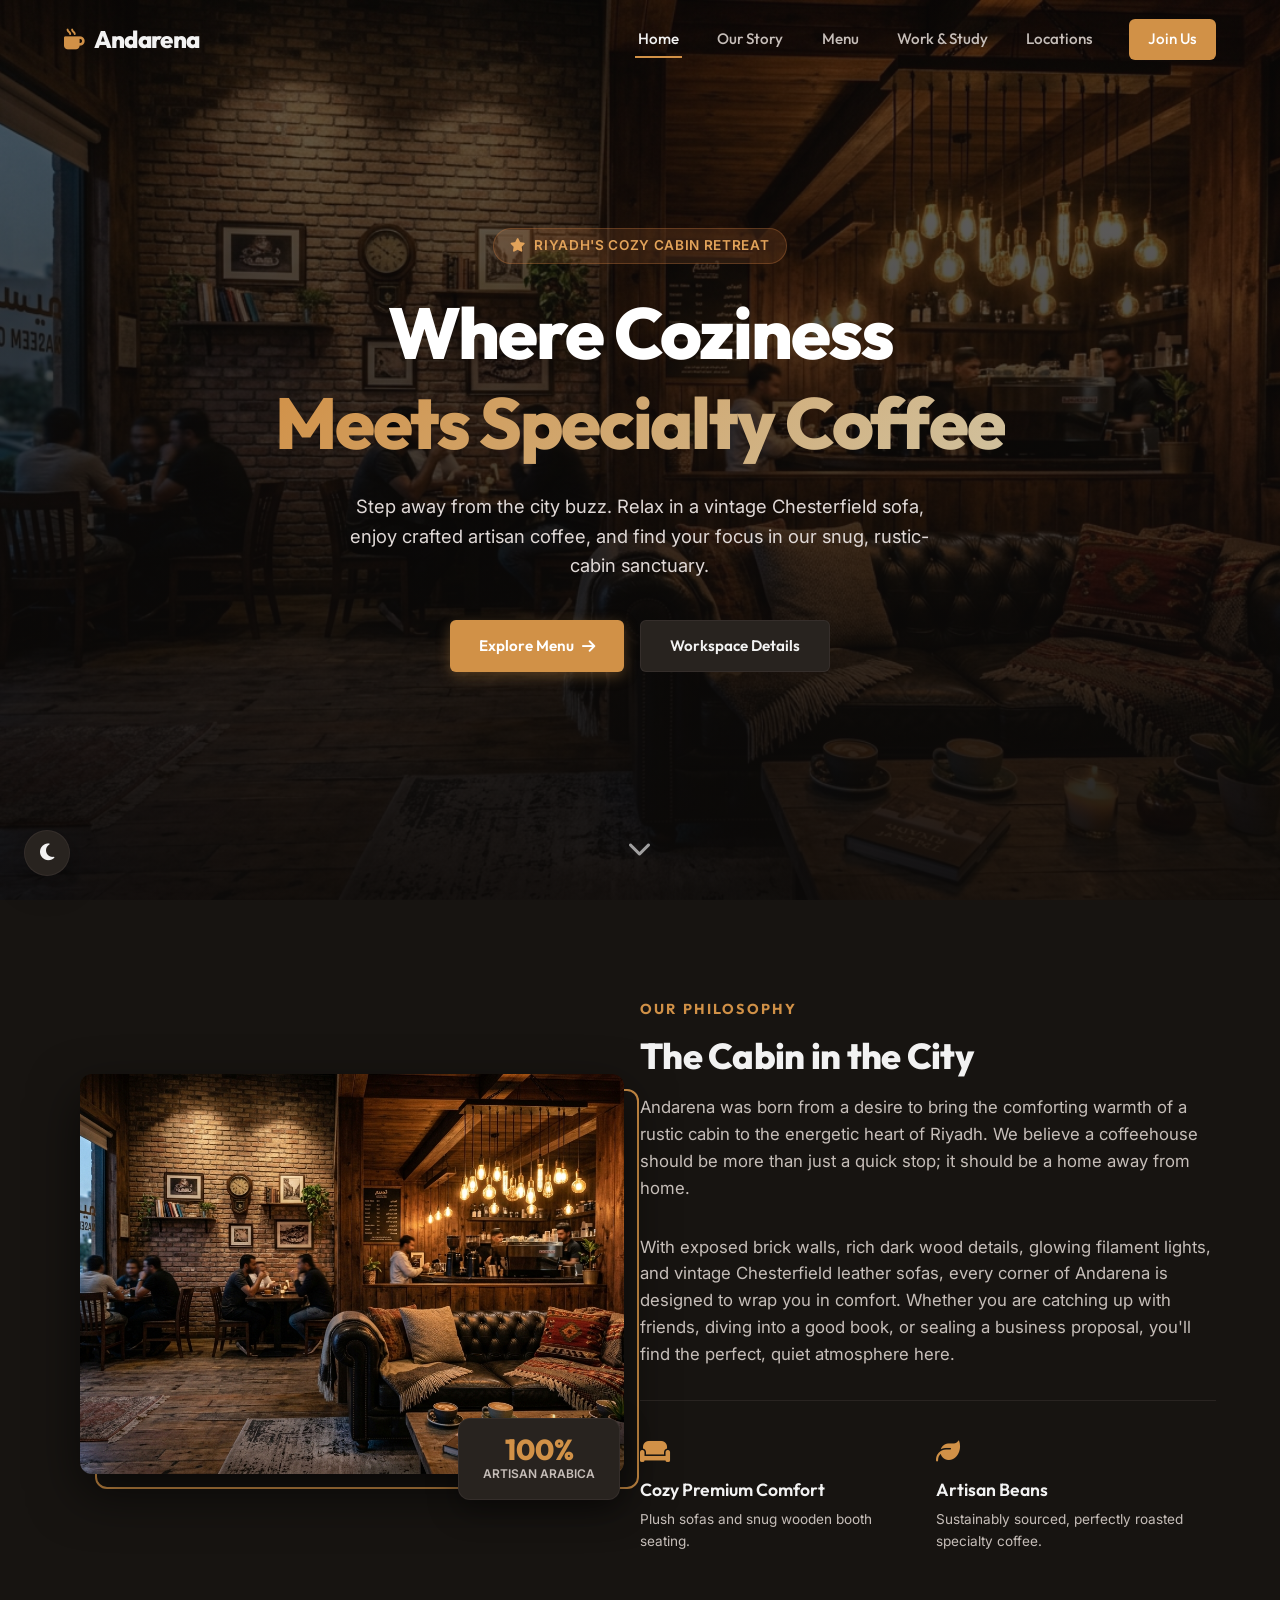
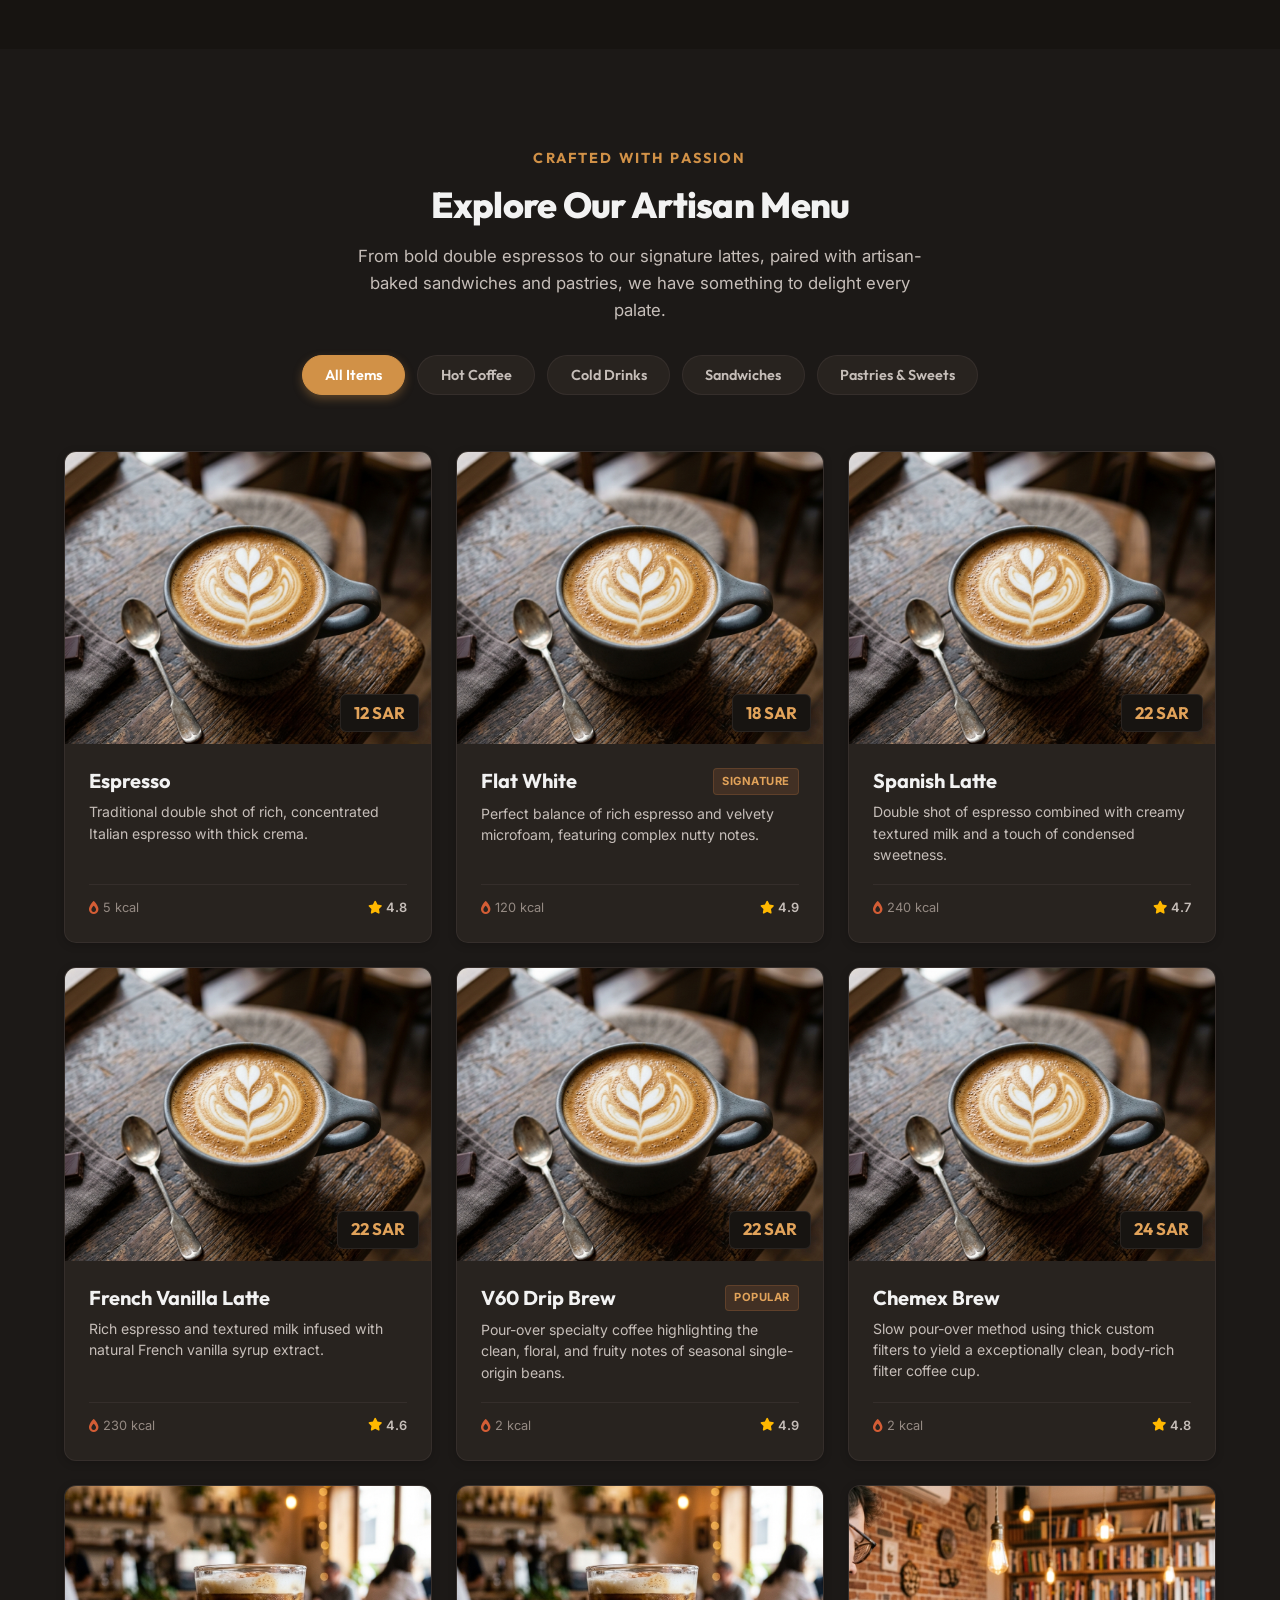
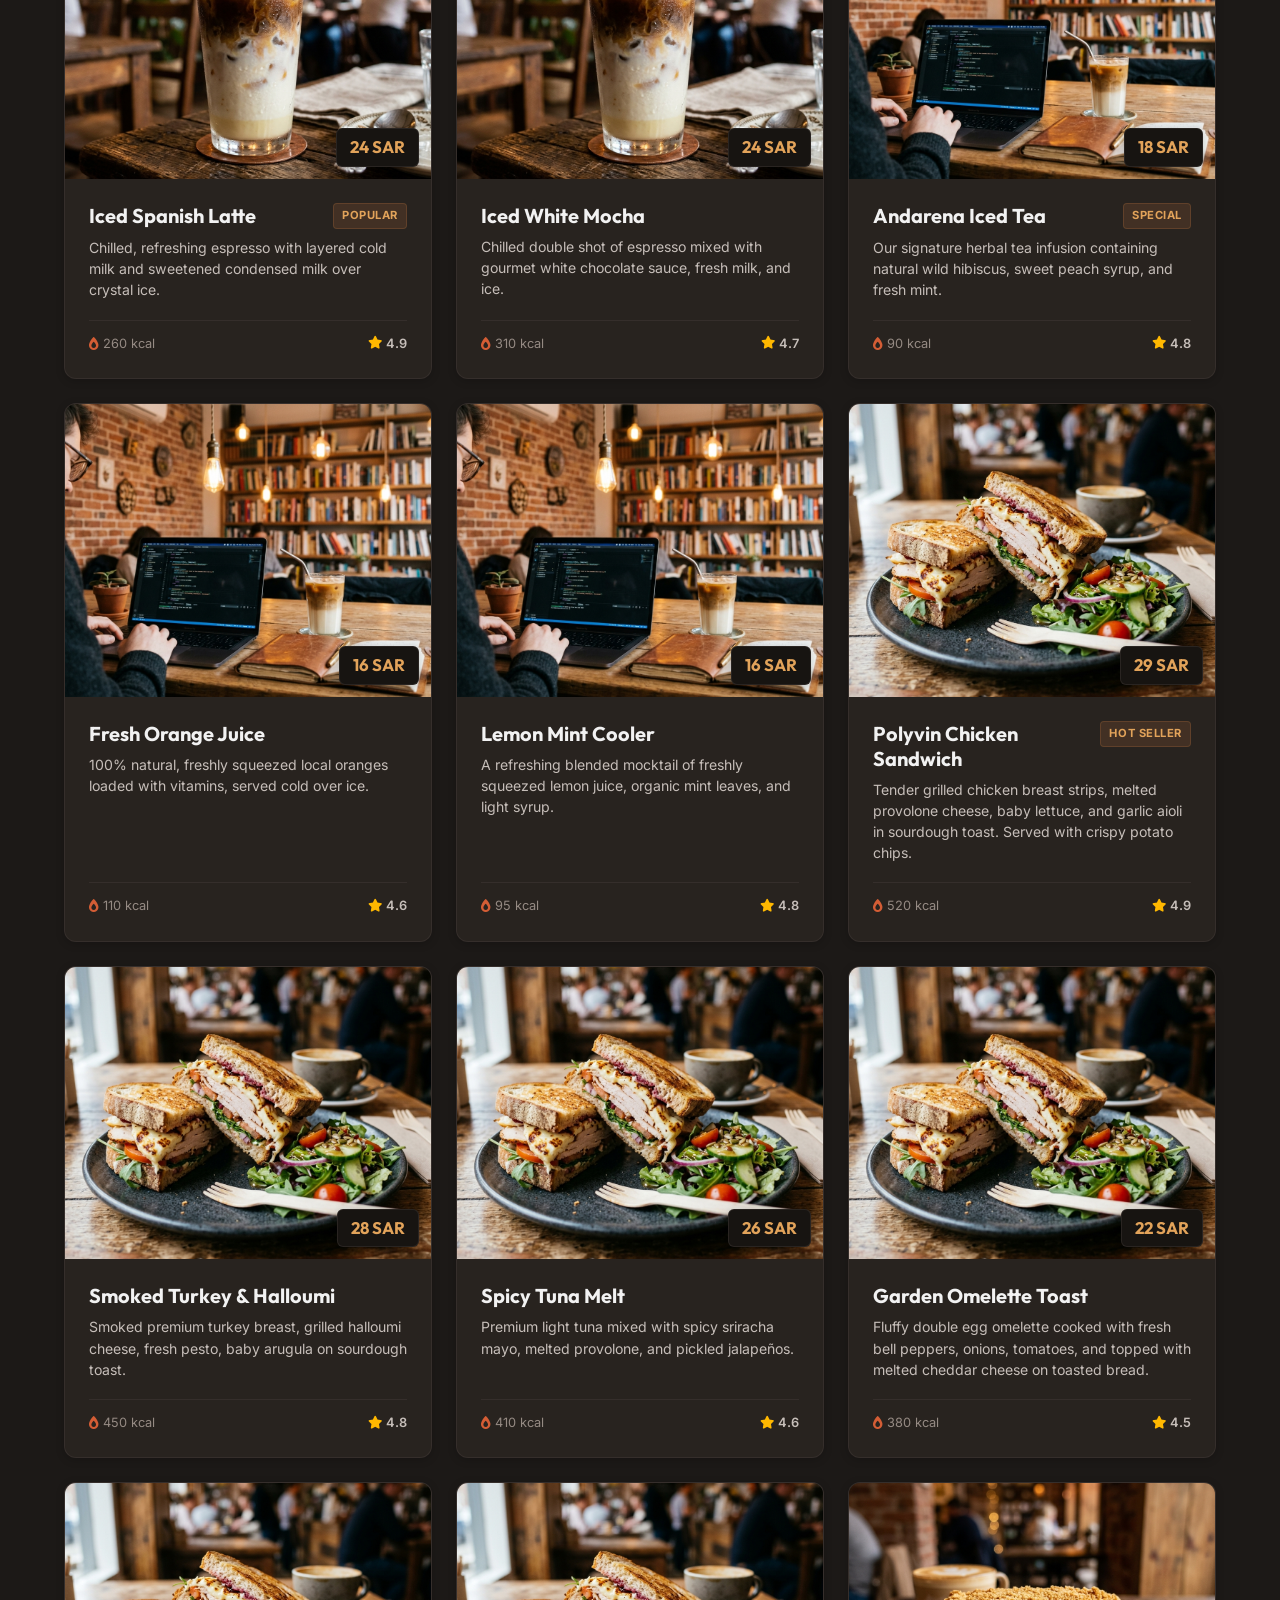
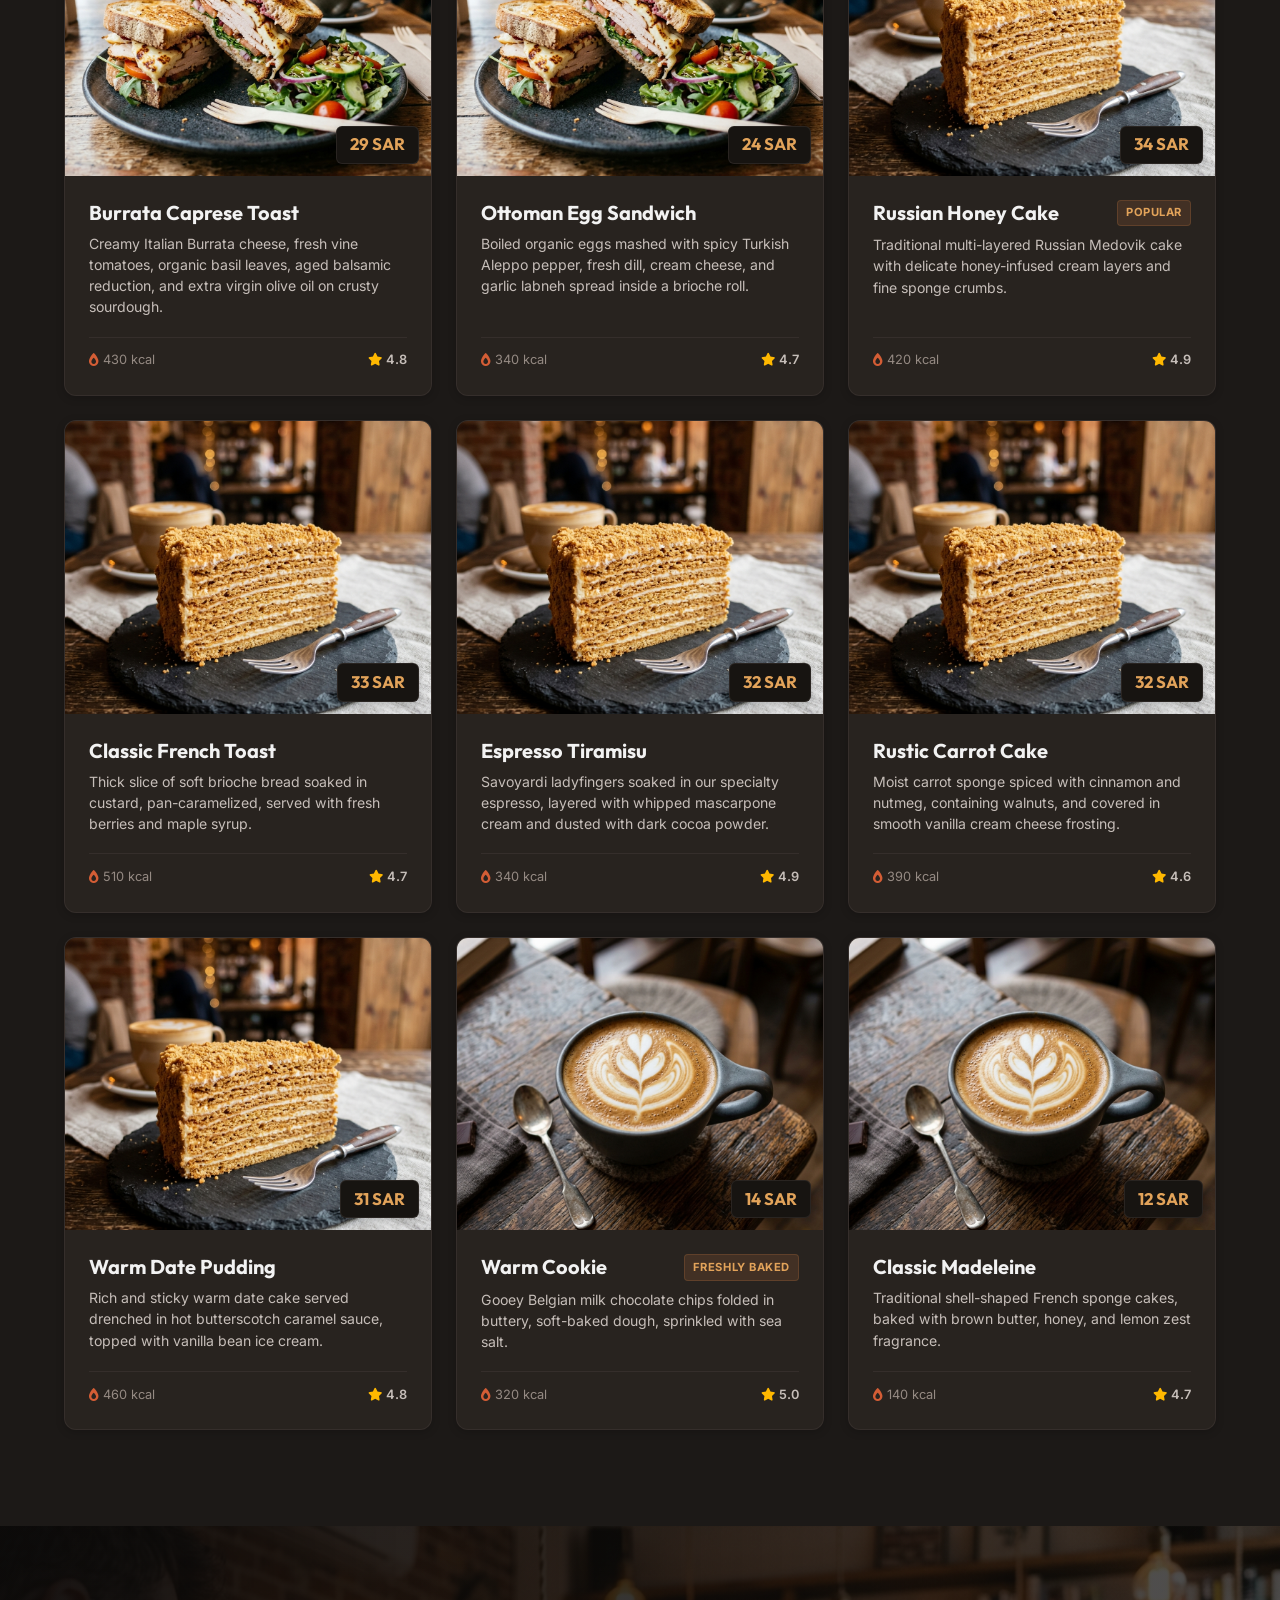
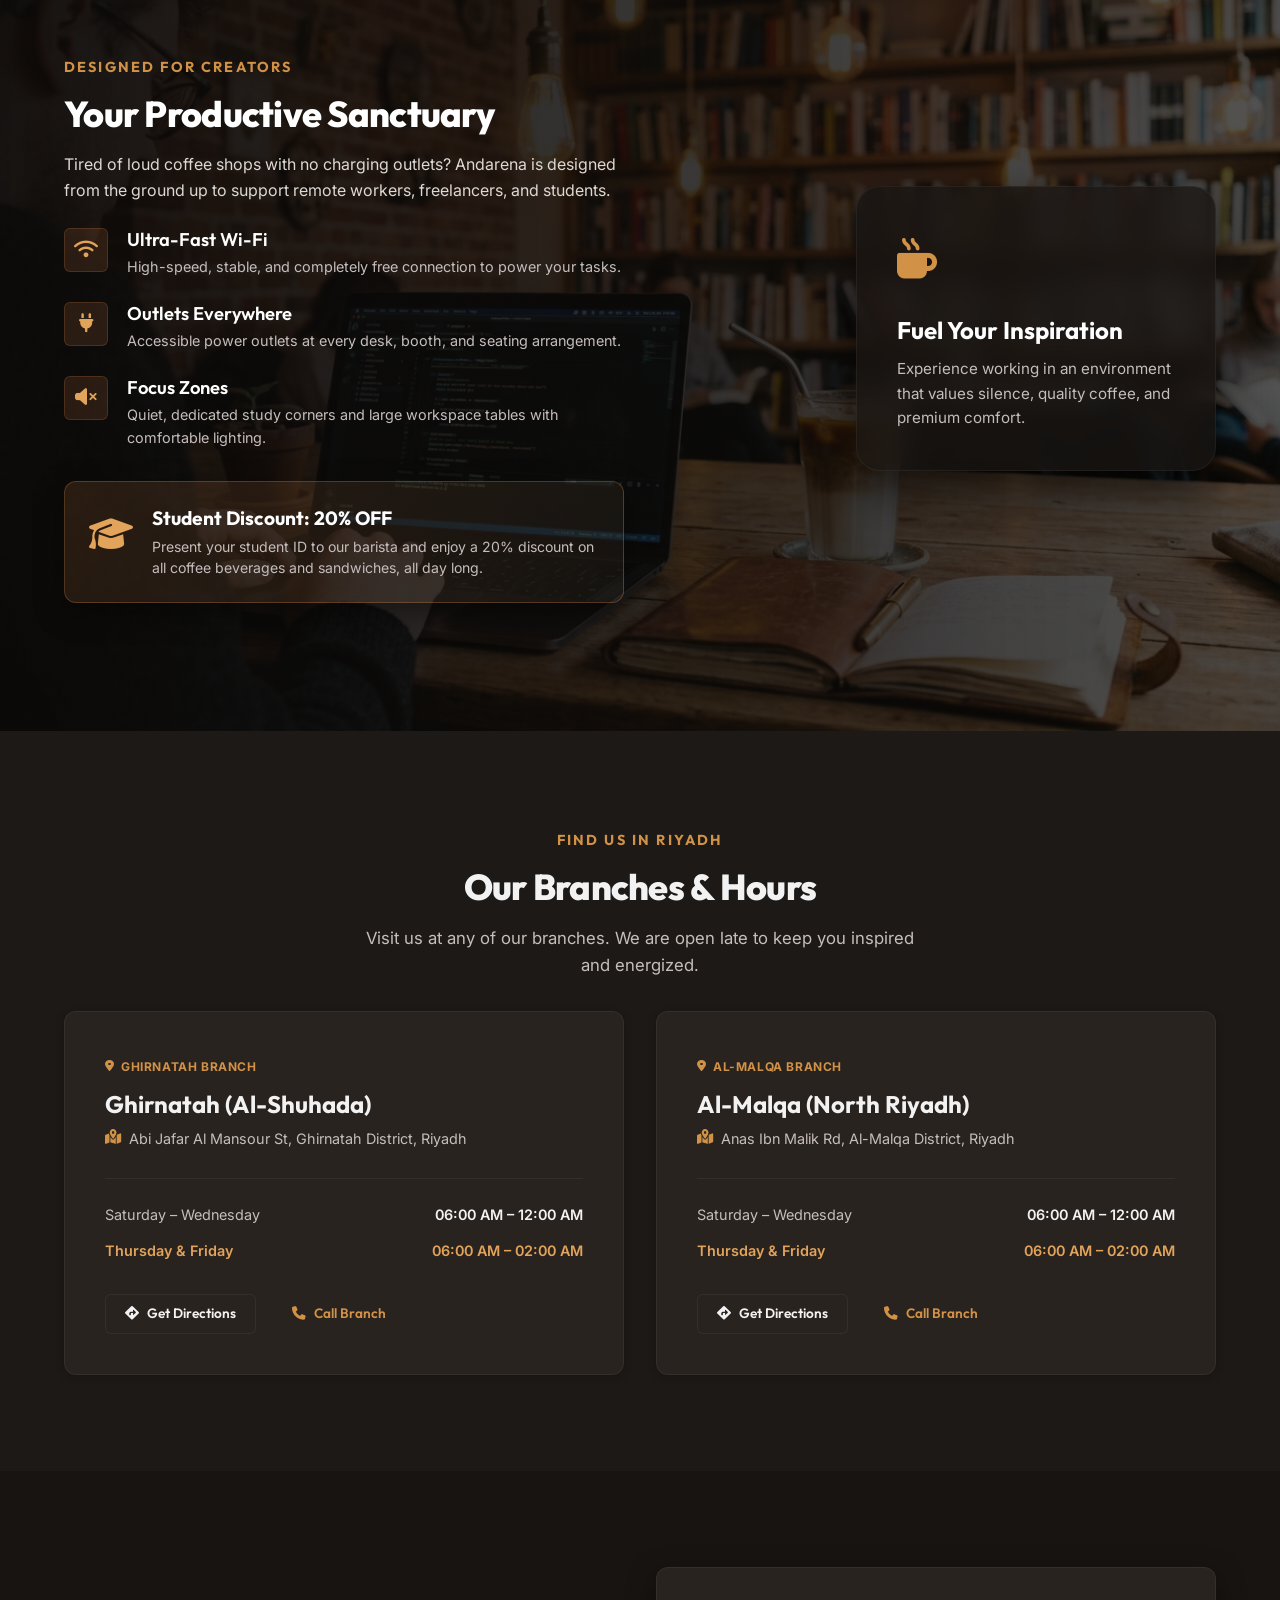
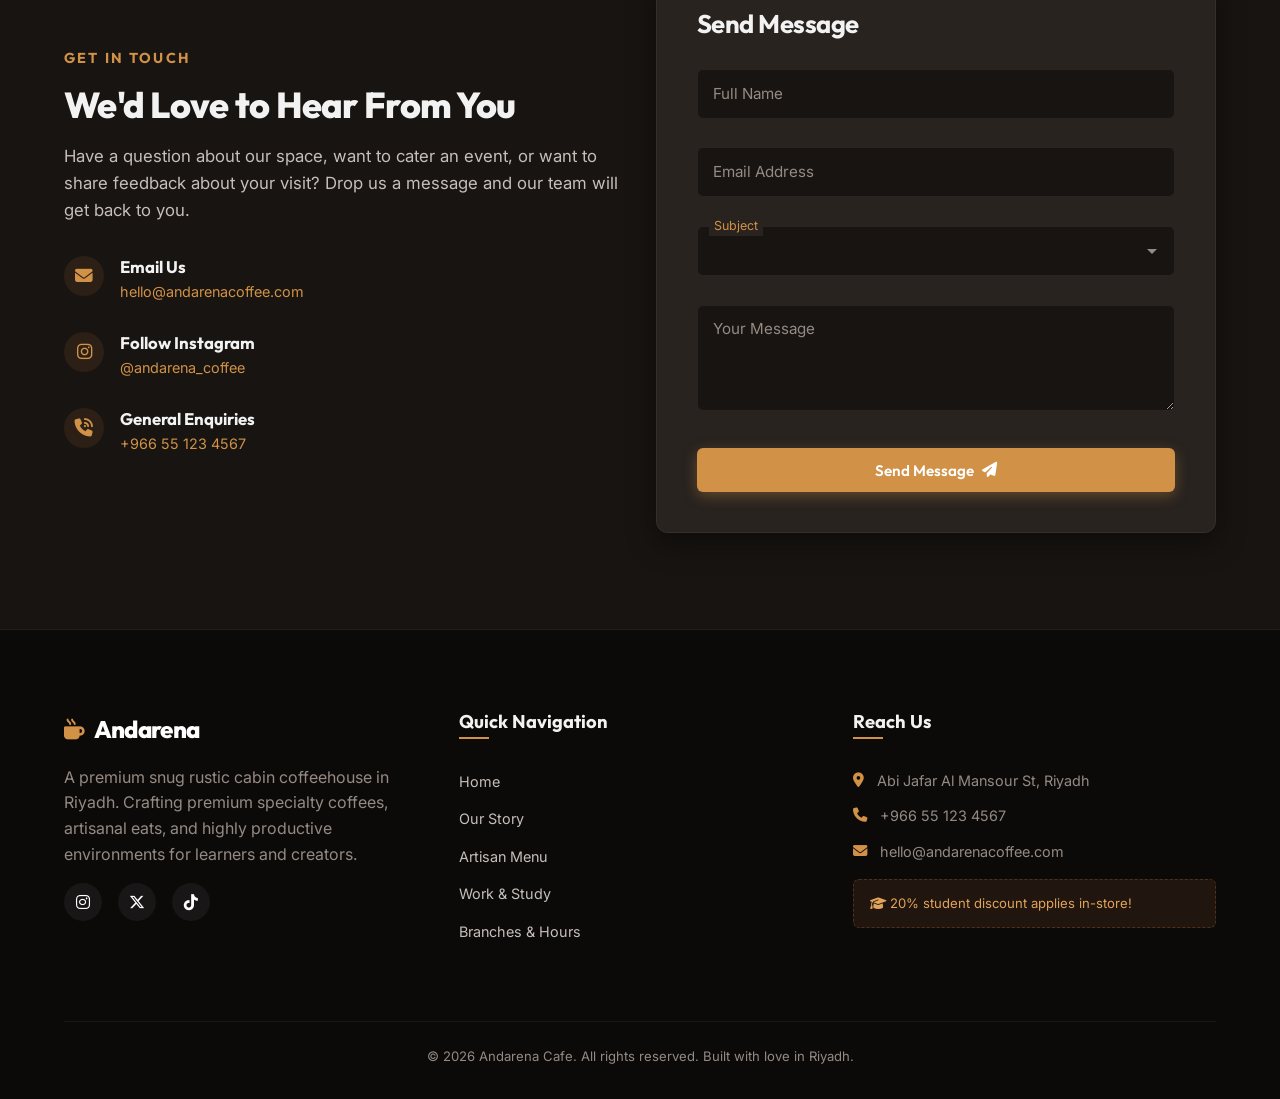
==== commit 66ff7472: "Expand andarena-cafe menu to include 24 real items, updated pricing, and two new assets" ====
--- a/andarena-cafe/index.html
+++ b/andarena-cafe/index.html
@@ -128,7 +128,26 @@
                 <!-- Menu Grid -->
                 <div class="menu-grid grid grid-3 gap-6 reveal-up">
                     
-                    <!-- Item 1: Flat White -->
+                    <!-- ================= HOT COFFEE ================= -->
+                    <!-- Item 1: Espresso -->
+                    <div class="menu-card" data-category="hot-coffee">
+                        <div class="menu-image-container">
+                            <img src="assets/flat_white.jpg" alt="Traditional Italian Espresso" class="menu-img">
+                            <span class="menu-price">12 SAR</span>
+                        </div>
+                        <div class="menu-info">
+                            <div class="menu-meta">
+                                <h3>Espresso</h3>
+                            </div>
+                            <p class="menu-description">Traditional double shot of rich, concentrated Italian espresso with thick crema.</p>
+                            <div class="menu-footer">
+                                <span class="calories"><i class="fa-solid fa-fire-flame-simple"></i> 5 kcal</span>
+                                <span class="rating"><i class="fa-solid fa-star"></i> 4.8</span>
+                            </div>
+                        </div>
+                    </div>
+
+                    <!-- Item 2: Flat White -->
                     <div class="menu-card" data-category="hot-coffee">
                         <div class="menu-image-container">
                             <img src="assets/flat_white.jpg" alt="Flat White Coffee with Latte Art" class="menu-img">
@@ -147,7 +166,193 @@
                         </div>
                     </div>
                     
-                    <!-- Item 2: Smoked Turkey & Halloumi -->
+                    <!-- Item 3: Spanish Latte -->
+                    <div class="menu-card" data-category="hot-coffee">
+                        <div class="menu-image-container">
+                            <img src="assets/flat_white.jpg" alt="Hot Spanish Latte" class="menu-img">
+                            <span class="menu-price">22 SAR</span>
+                        </div>
+                        <div class="menu-info">
+                            <div class="menu-meta">
+                                <h3>Spanish Latte</h3>
+                            </div>
+                            <p class="menu-description">Double shot of espresso combined with creamy textured milk and a touch of condensed sweetness.</p>
+                            <div class="menu-footer">
+                                <span class="calories"><i class="fa-solid fa-fire-flame-simple"></i> 240 kcal</span>
+                                <span class="rating"><i class="fa-solid fa-star"></i> 4.7</span>
+                            </div>
+                        </div>
+                    </div>
+
+                    <!-- Item 4: French Vanilla Latte -->
+                    <div class="menu-card" data-category="hot-coffee">
+                        <div class="menu-image-container">
+                            <img src="assets/flat_white.jpg" alt="French Vanilla Latte" class="menu-img">
+                            <span class="menu-price">22 SAR</span>
+                        </div>
+                        <div class="menu-info">
+                            <div class="menu-meta">
+                                <h3>French Vanilla Latte</h3>
+                            </div>
+                            <p class="menu-description">Rich espresso and textured milk infused with natural French vanilla syrup extract.</p>
+                            <div class="menu-footer">
+                                <span class="calories"><i class="fa-solid fa-fire-flame-simple"></i> 230 kcal</span>
+                                <span class="rating"><i class="fa-solid fa-star"></i> 4.6</span>
+                            </div>
+                        </div>
+                    </div>
+
+                    <!-- Item 5: V60 Specialty -->
+                    <div class="menu-card" data-category="hot-coffee">
+                        <div class="menu-image-container">
+                            <img src="assets/flat_white.jpg" alt="V60 Drip Brew Coffee" class="menu-img">
+                            <span class="menu-price">22 SAR</span>
+                        </div>
+                        <div class="menu-info">
+                            <div class="menu-meta">
+                                <h3>V60 Drip Brew</h3>
+                                <span class="badge">Popular</span>
+                            </div>
+                            <p class="menu-description">Pour-over specialty coffee highlighting the clean, floral, and fruity notes of seasonal single-origin beans.</p>
+                            <div class="menu-footer">
+                                <span class="calories"><i class="fa-solid fa-fire-flame-simple"></i> 2 kcal</span>
+                                <span class="rating"><i class="fa-solid fa-star"></i> 4.9</span>
+                            </div>
+                        </div>
+                    </div>
+
+                    <!-- Item 6: Chemex -->
+                    <div class="menu-card" data-category="hot-coffee">
+                        <div class="menu-image-container">
+                            <img src="assets/flat_white.jpg" alt="Chemex Specialty Drip" class="menu-img">
+                            <span class="menu-price">24 SAR</span>
+                        </div>
+                        <div class="menu-info">
+                            <div class="menu-meta">
+                                <h3>Chemex Brew</h3>
+                            </div>
+                            <p class="menu-description">Slow pour-over method using thick custom filters to yield a exceptionally clean, body-rich filter coffee cup.</p>
+                            <div class="menu-footer">
+                                <span class="calories"><i class="fa-solid fa-fire-flame-simple"></i> 2 kcal</span>
+                                <span class="rating"><i class="fa-solid fa-star"></i> 4.8</span>
+                            </div>
+                        </div>
+                    </div>
+
+                    <!-- ================= COLD DRINKS ================= -->
+                    <!-- Item 7: Iced Spanish Latte -->
+                    <div class="menu-card" data-category="cold-coffee">
+                        <div class="menu-image-container">
+                            <img src="assets/iced_latte.jpg" alt="Iced Spanish Latte" class="menu-img">
+                            <span class="menu-price">24 SAR</span>
+                        </div>
+                        <div class="menu-info">
+                            <div class="menu-meta">
+                                <h3>Iced Spanish Latte</h3>
+                                <span class="badge">Popular</span>
+                            </div>
+                            <p class="menu-description">Chilled, refreshing espresso with layered cold milk and sweetened condensed milk over crystal ice.</p>
+                            <div class="menu-footer">
+                                <span class="calories"><i class="fa-solid fa-fire-flame-simple"></i> 260 kcal</span>
+                                <span class="rating"><i class="fa-solid fa-star"></i> 4.9</span>
+                            </div>
+                        </div>
+                    </div>
+
+                    <!-- Item 8: Iced White Mocha -->
+                    <div class="menu-card" data-category="cold-coffee">
+                        <div class="menu-image-container">
+                            <img src="assets/iced_latte.jpg" alt="Iced White Mocha" class="menu-img">
+                            <span class="menu-price">24 SAR</span>
+                        </div>
+                        <div class="menu-info">
+                            <div class="menu-meta">
+                                <h3>Iced White Mocha</h3>
+                            </div>
+                            <p class="menu-description">Chilled double shot of espresso mixed with gourmet white chocolate sauce, fresh milk, and ice.</p>
+                            <div class="menu-footer">
+                                <span class="calories"><i class="fa-solid fa-fire-flame-simple"></i> 310 kcal</span>
+                                <span class="rating"><i class="fa-solid fa-star"></i> 4.7</span>
+                            </div>
+                        </div>
+                    </div>
+
+                    <!-- Item 9: Andarena Iced Tea -->
+                    <div class="menu-card" data-category="cold-coffee">
+                        <div class="menu-image-container">
+                            <img src="assets/workspace.jpg" alt="Andarena Signature Iced Tea" class="menu-img">
+                            <span class="menu-price">18 SAR</span>
+                        </div>
+                        <div class="menu-info">
+                            <div class="menu-meta">
+                                <h3>Andarena Iced Tea</h3>
+                                <span class="badge">Special</span>
+                            </div>
+                            <p class="menu-description">Our signature herbal tea infusion containing natural wild hibiscus, sweet peach syrup, and fresh mint.</p>
+                            <div class="menu-footer">
+                                <span class="calories"><i class="fa-solid fa-fire-flame-simple"></i> 90 kcal</span>
+                                <span class="rating"><i class="fa-solid fa-star"></i> 4.8</span>
+                            </div>
+                        </div>
+                    </div>
+
+                    <!-- Item 10: Fresh Orange Juice -->
+                    <div class="menu-card" data-category="cold-coffee">
+                        <div class="menu-image-container">
+                            <img src="assets/workspace.jpg" alt="Freshly Squeezed Orange Juice" class="menu-img">
+                            <span class="menu-price">16 SAR</span>
+                        </div>
+                        <div class="menu-info">
+                            <div class="menu-meta">
+                                <h3>Fresh Orange Juice</h3>
+                            </div>
+                            <p class="menu-description">100% natural, freshly squeezed local oranges loaded with vitamins, served cold over ice.</p>
+                            <div class="menu-footer">
+                                <span class="calories"><i class="fa-solid fa-fire-flame-simple"></i> 110 kcal</span>
+                                <span class="rating"><i class="fa-solid fa-star"></i> 4.6</span>
+                            </div>
+                        </div>
+                    </div>
+
+                    <!-- Item 11: Lemon Mint Juice -->
+                    <div class="menu-card" data-category="cold-coffee">
+                        <div class="menu-image-container">
+                            <img src="assets/workspace.jpg" alt="Fresh Lemon Mint Juice" class="menu-img">
+                            <span class="menu-price">16 SAR</span>
+                        </div>
+                        <div class="menu-info">
+                            <div class="menu-meta">
+                                <h3>Lemon Mint Cooler</h3>
+                            </div>
+                            <p class="menu-description">A refreshing blended mocktail of freshly squeezed lemon juice, organic mint leaves, and light syrup.</p>
+                            <div class="menu-footer">
+                                <span class="calories"><i class="fa-solid fa-fire-flame-simple"></i> 95 kcal</span>
+                                <span class="rating"><i class="fa-solid fa-star"></i> 4.8</span>
+                            </div>
+                        </div>
+                    </div>
+
+                    <!-- ================= SANDWICHES ================= -->
+                    <!-- Item 12: Polyvin Chicken Sandwich -->
+                    <div class="menu-card" data-category="sandwiches">
+                        <div class="menu-image-container">
+                            <img src="assets/turkey_sandwich.jpg" alt="Polyvin Chicken Sandwich" class="menu-img">
+                            <span class="menu-price">29 SAR</span>
+                        </div>
+                        <div class="menu-info">
+                            <div class="menu-meta">
+                                <h3>Polyvin Chicken Sandwich</h3>
+                                <span class="badge">Hot seller</span>
+                            </div>
+                            <p class="menu-description">Tender grilled chicken breast strips, melted provolone cheese, baby lettuce, and garlic aioli in sourdough toast. Served with crispy potato chips.</p>
+                            <div class="menu-footer">
+                                <span class="calories"><i class="fa-solid fa-fire-flame-simple"></i> 520 kcal</span>
+                                <span class="rating"><i class="fa-solid fa-star"></i> 4.9</span>
+                            </div>
+                        </div>
+                    </div>
+
+                    <!-- Item 13: Smoked Turkey & Halloumi -->
                     <div class="menu-card" data-category="sandwiches">
                         <div class="menu-image-container">
                             <img src="assets/turkey_sandwich.jpg" alt="Smoked Turkey and Halloumi Sandwich" class="menu-img">
@@ -156,7 +361,6 @@
                         <div class="menu-info">
                             <div class="menu-meta">
                                 <h3>Smoked Turkey & Halloumi</h3>
-                                <span class="badge">Hot seller</span>
                             </div>
                             <p class="menu-description">Smoked premium turkey breast, grilled halloumi cheese, fresh pesto, baby arugula on sourdough toast.</p>
                             <div class="menu-footer">
@@ -166,44 +370,7 @@
                         </div>
                     </div>
                     
-                    <!-- Item 3: Spanish Latte -->
-                    <div class="menu-card" data-category="hot-coffee">
-                        <div class="menu-image-container">
-                            <img src="assets/flat_white.jpg" alt="Spanish Latte" class="menu-img">
-                            <span class="menu-price">22 SAR</span>
-                        </div>
-                        <div class="menu-info">
-                            <div class="menu-meta">
-                                <h3>Spanish Latte</h3>
-                            </div>
-                            <p class="menu-description">Double shot of espresso combined with creamy textured milk and a touch of condensed sweetness.</p>
-                            <div class="menu-footer">
-                                <span class="calories"><i class="fa-solid fa-fire-flame-simple"></i> 240 kcal</span>
-                                <span class="rating"><i class="fa-solid fa-star"></i> 4.7</span>
-                            </div>
-                        </div>
-                    </div>
-                    
-                    <!-- Item 4: Iced Spanish Latte -->
-                    <div class="menu-card" data-category="cold-coffee">
-                        <div class="menu-image-container">
-                            <img src="assets/workspace.jpg" alt="Iced Spanish Latte" class="menu-img">
-                            <span class="menu-price">24 SAR</span>
-                        </div>
-                        <div class="menu-info">
-                            <div class="menu-meta">
-                                <h3>Iced Spanish Latte</h3>
-                                <span class="badge">Popular</span>
-                            </div>
-                            <p class="menu-description">Chilled, refreshing espresso with layered cold milk and sweetened condensed milk over crystal ice.</p>
-                            <div class="menu-footer">
-                                <span class="calories"><i class="fa-solid fa-fire-flame-simple"></i> 260 kcal</span>
-                                <span class="rating"><i class="fa-solid fa-star"></i> 4.9</span>
-                            </div>
-                        </div>
-                    </div>
-
-                    <!-- Item 5: Spicy Tuna Sandwich -->
+                    <!-- Item 14: Spicy Tuna Melt -->
                     <div class="menu-card" data-category="sandwiches">
                         <div class="menu-image-container">
                             <img src="assets/turkey_sandwich.jpg" alt="Spicy Tuna Sandwich" class="menu-img">
@@ -221,7 +388,153 @@
                         </div>
                     </div>
 
-                    <!-- Item 6: Warm Chocolate Chip Cookie -->
+                    <!-- Item 15: Omelette Sandwich -->
+                    <div class="menu-card" data-category="sandwiches">
+                        <div class="menu-image-container">
+                            <img src="assets/turkey_sandwich.jpg" alt="Breakfast Omelette Sandwich" class="menu-img">
+                            <span class="menu-price">22 SAR</span>
+                        </div>
+                        <div class="menu-info">
+                            <div class="menu-meta">
+                                <h3>Garden Omelette Toast</h3>
+                            </div>
+                            <p class="menu-description">Fluffy double egg omelette cooked with fresh bell peppers, onions, tomatoes, and topped with melted cheddar cheese on toasted bread.</p>
+                            <div class="menu-footer">
+                                <span class="calories"><i class="fa-solid fa-fire-flame-simple"></i> 380 kcal</span>
+                                <span class="rating"><i class="fa-solid fa-star"></i> 4.5</span>
+                            </div>
+                        </div>
+                    </div>
+
+                    <!-- Item 16: Burrata Sandwich -->
+                    <div class="menu-card" data-category="sandwiches">
+                        <div class="menu-image-container">
+                            <img src="assets/turkey_sandwich.jpg" alt="Burrata Cheese Sandwich" class="menu-img">
+                            <span class="menu-price">29 SAR</span>
+                        </div>
+                        <div class="menu-info">
+                            <div class="menu-meta">
+                                <h3>Burrata Caprese Toast</h3>
+                            </div>
+                            <p class="menu-description">Creamy Italian Burrata cheese, fresh vine tomatoes, organic basil leaves, aged balsamic reduction, and extra virgin olive oil on crusty sourdough.</p>
+                            <div class="menu-footer">
+                                <span class="calories"><i class="fa-solid fa-fire-flame-simple"></i> 430 kcal</span>
+                                <span class="rating"><i class="fa-solid fa-star"></i> 4.8</span>
+                            </div>
+                        </div>
+                    </div>
+
+                    <!-- Item 17: Ottoman Egg Sandwich -->
+                    <div class="menu-card" data-category="sandwiches">
+                        <div class="menu-image-container">
+                            <img src="assets/turkey_sandwich.jpg" alt="Ottoman style Egg Sandwich" class="menu-img">
+                            <span class="menu-price">24 SAR</span>
+                        </div>
+                        <div class="menu-info">
+                            <div class="menu-meta">
+                                <h3>Ottoman Egg Sandwich</h3>
+                            </div>
+                            <p class="menu-description">Boiled organic eggs mashed with spicy Turkish Aleppo pepper, fresh dill, cream cheese, and garlic labneh spread inside a brioche roll.</p>
+                            <div class="menu-footer">
+                                <span class="calories"><i class="fa-solid fa-fire-flame-simple"></i> 340 kcal</span>
+                                <span class="rating"><i class="fa-solid fa-star"></i> 4.7</span>
+                            </div>
+                        </div>
+                    </div>
+
+                    <!-- ================= PASTRIES & SWEETS ================= -->
+                    <!-- Item 18: Honey Cake -->
+                    <div class="menu-card" data-category="pastries">
+                        <div class="menu-image-container">
+                            <img src="assets/honey_cake.jpg" alt="Russian Honey Cake Medovik" class="menu-img">
+                            <span class="menu-price">34 SAR</span>
+                        </div>
+                        <div class="menu-info">
+                            <div class="menu-meta">
+                                <h3>Russian Honey Cake</h3>
+                                <span class="badge">Popular</span>
+                            </div>
+                            <p class="menu-description">Traditional multi-layered Russian Medovik cake with delicate honey-infused cream layers and fine sponge crumbs.</p>
+                            <div class="menu-footer">
+                                <span class="calories"><i class="fa-solid fa-fire-flame-simple"></i> 420 kcal</span>
+                                <span class="rating"><i class="fa-solid fa-star"></i> 4.9</span>
+                            </div>
+                        </div>
+                    </div>
+
+                    <!-- Item 19: French Toast -->
+                    <div class="menu-card" data-category="pastries">
+                        <div class="menu-image-container">
+                            <img src="assets/honey_cake.jpg" alt="Artisan Brioche French Toast" class="menu-img">
+                            <span class="menu-price">33 SAR</span>
+                        </div>
+                        <div class="menu-info">
+                            <div class="menu-meta">
+                                <h3>Classic French Toast</h3>
+                            </div>
+                            <p class="menu-description">Thick slice of soft brioche bread soaked in custard, pan-caramelized, served with fresh berries and maple syrup.</p>
+                            <div class="menu-footer">
+                                <span class="calories"><i class="fa-solid fa-fire-flame-simple"></i> 510 kcal</span>
+                                <span class="rating"><i class="fa-solid fa-star"></i> 4.7</span>
+                            </div>
+                        </div>
+                    </div>
+
+                    <!-- Item 20: Tiramisu -->
+                    <div class="menu-card" data-category="pastries">
+                        <div class="menu-image-container">
+                            <img src="assets/honey_cake.jpg" alt="Espresso Tiramisu Cake" class="menu-img">
+                            <span class="menu-price">32 SAR</span>
+                        </div>
+                        <div class="menu-info">
+                            <div class="menu-meta">
+                                <h3>Espresso Tiramisu</h3>
+                            </div>
+                            <p class="menu-description">Savoyardi ladyfingers soaked in our specialty espresso, layered with whipped mascarpone cream and dusted with dark cocoa powder.</p>
+                            <div class="menu-footer">
+                                <span class="calories"><i class="fa-solid fa-fire-flame-simple"></i> 340 kcal</span>
+                                <span class="rating"><i class="fa-solid fa-star"></i> 4.9</span>
+                            </div>
+                        </div>
+                    </div>
+
+                    <!-- Item 21: Carrot Cake -->
+                    <div class="menu-card" data-category="pastries">
+                        <div class="menu-image-container">
+                            <img src="assets/honey_cake.jpg" alt="Rustic Spiced Carrot Cake" class="menu-img">
+                            <span class="menu-price">32 SAR</span>
+                        </div>
+                        <div class="menu-info">
+                            <div class="menu-meta">
+                                <h3>Rustic Carrot Cake</h3>
+                            </div>
+                            <p class="menu-description">Moist carrot sponge spiced with cinnamon and nutmeg, containing walnuts, and covered in smooth vanilla cream cheese frosting.</p>
+                            <div class="menu-footer">
+                                <span class="calories"><i class="fa-solid fa-fire-flame-simple"></i> 390 kcal</span>
+                                <span class="rating"><i class="fa-solid fa-star"></i> 4.6</span>
+                            </div>
+                        </div>
+                    </div>
+
+                    <!-- Item 22: Date Pudding -->
+                    <div class="menu-card" data-category="pastries">
+                        <div class="menu-image-container">
+                            <img src="assets/honey_cake.jpg" alt="Warm Date Pudding Cake" class="menu-img">
+                            <span class="menu-price">31 SAR</span>
+                        </div>
+                        <div class="menu-info">
+                            <div class="menu-meta">
+                                <h3>Warm Date Pudding</h3>
+                            </div>
+                            <p class="menu-description">Rich and sticky warm date cake served drenched in hot butterscotch caramel sauce, topped with vanilla bean ice cream.</p>
+                            <div class="menu-footer">
+                                <span class="calories"><i class="fa-solid fa-fire-flame-simple"></i> 460 kcal</span>
+                                <span class="rating"><i class="fa-solid fa-star"></i> 4.8</span>
+                            </div>
+                        </div>
+                    </div>
+
+                    <!-- Item 23: Warm Cookie -->
                     <div class="menu-card" data-category="pastries">
                         <div class="menu-image-container">
                             <img src="assets/flat_white.jpg" alt="Warm Chocolate Chip Cookie" class="menu-img">
@@ -236,6 +549,24 @@
                             <div class="menu-footer">
                                 <span class="calories"><i class="fa-solid fa-fire-flame-simple"></i> 320 kcal</span>
                                 <span class="rating"><i class="fa-solid fa-star"></i> 5.0</span>
+                            </div>
+                        </div>
+                    </div>
+
+                    <!-- Item 24: Madeleine Cake -->
+                    <div class="menu-card" data-category="pastries">
+                        <div class="menu-image-container">
+                            <img src="assets/flat_white.jpg" alt="Traditional French Madeleine Cake" class="menu-img">
+                            <span class="menu-price">12 SAR</span>
+                        </div>
+                        <div class="menu-info">
+                            <div class="menu-meta">
+                                <h3>Classic Madeleine</h3>
+                            </div>
+                            <p class="menu-description">Traditional shell-shaped French sponge cakes, baked with brown butter, honey, and lemon zest fragrance.</p>
+                            <div class="menu-footer">
+                                <span class="calories"><i class="fa-solid fa-fire-flame-simple"></i> 140 kcal</span>
+                                <span class="rating"><i class="fa-solid fa-star"></i> 4.7</span>
                             </div>
                         </div>
                     </div>
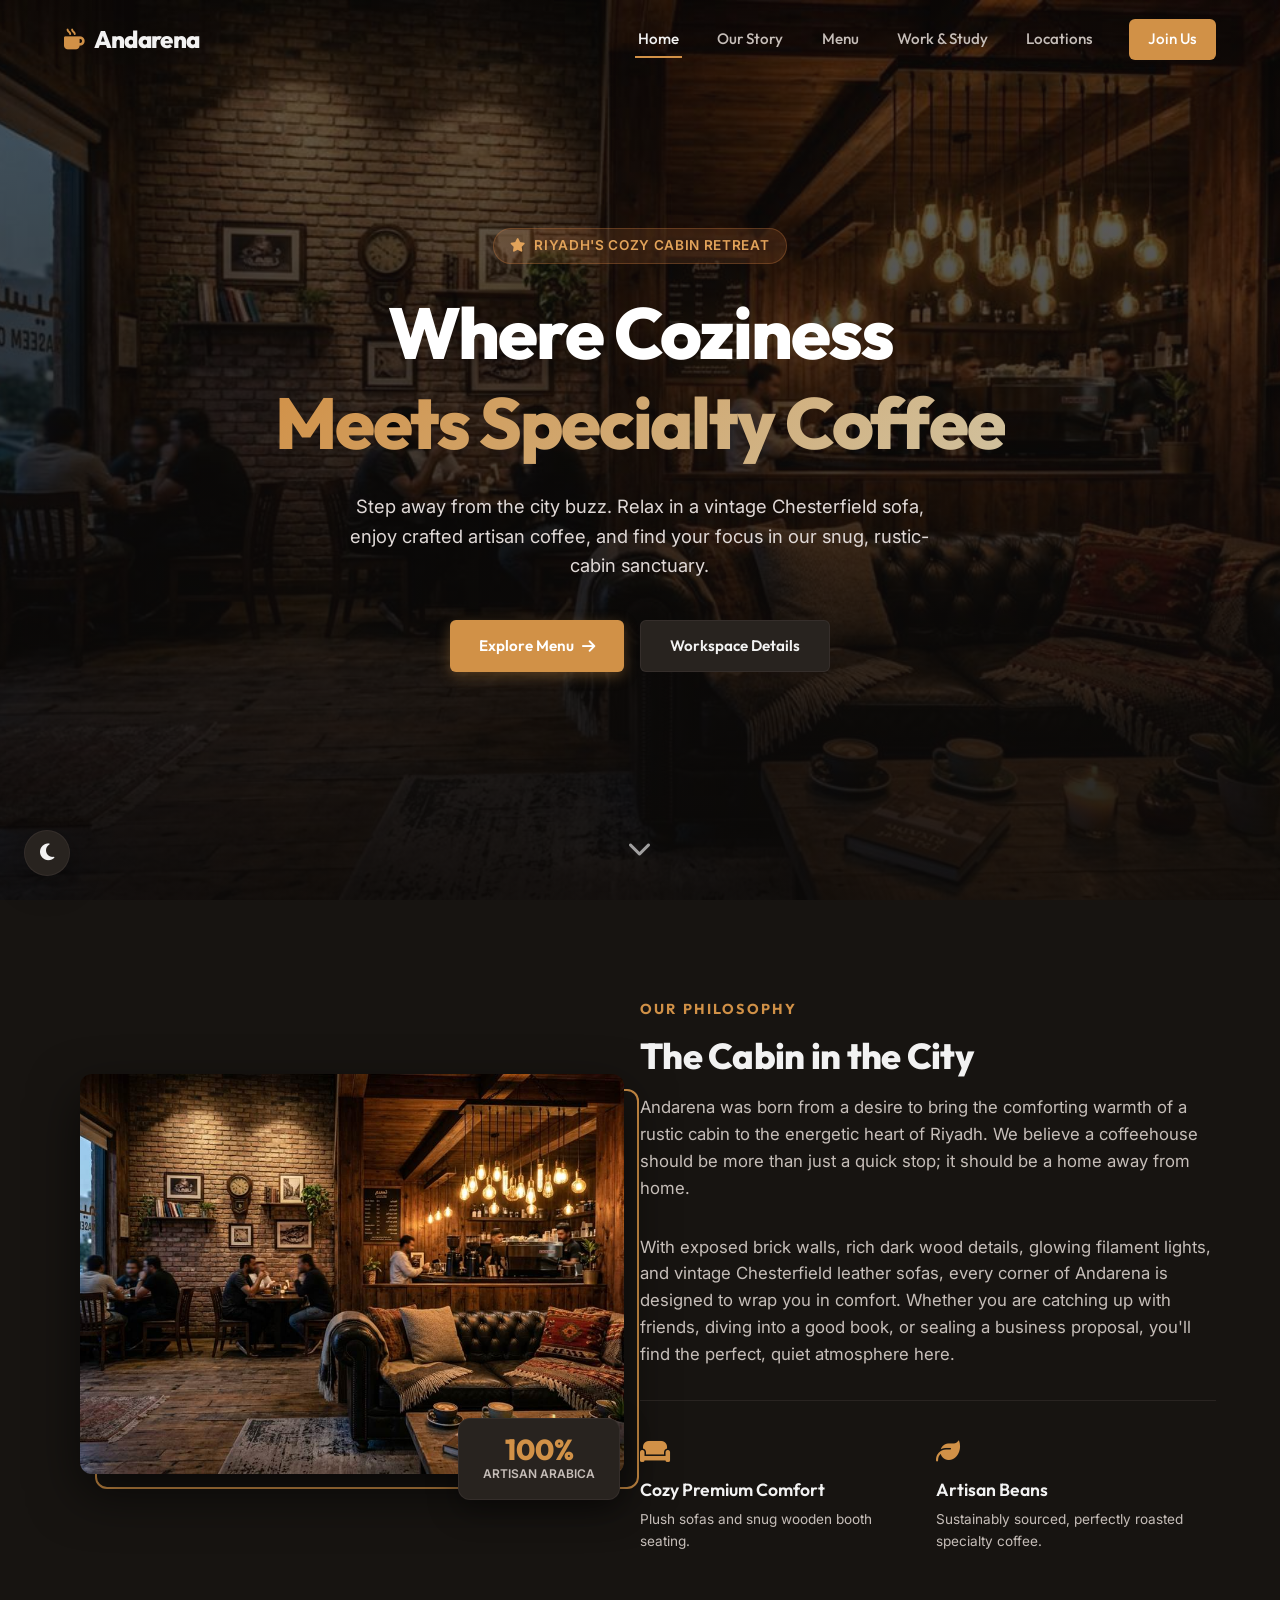
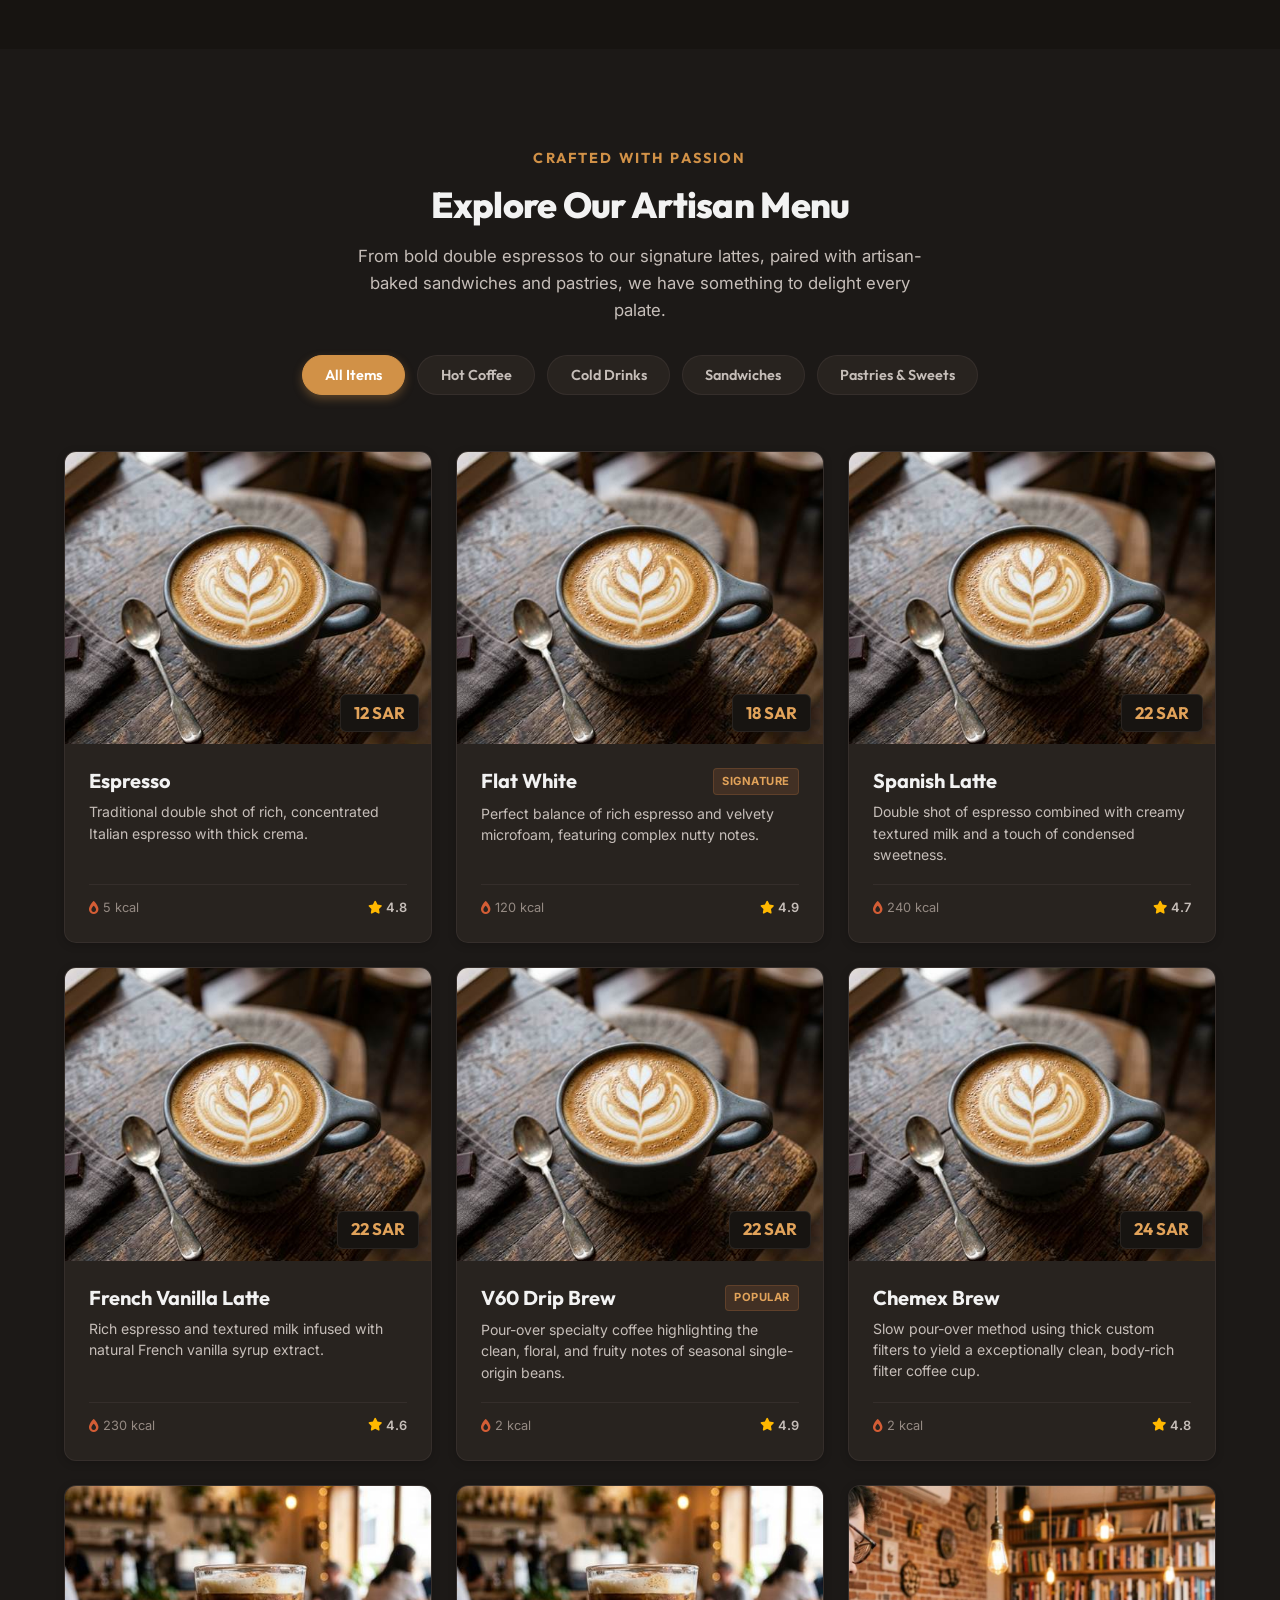
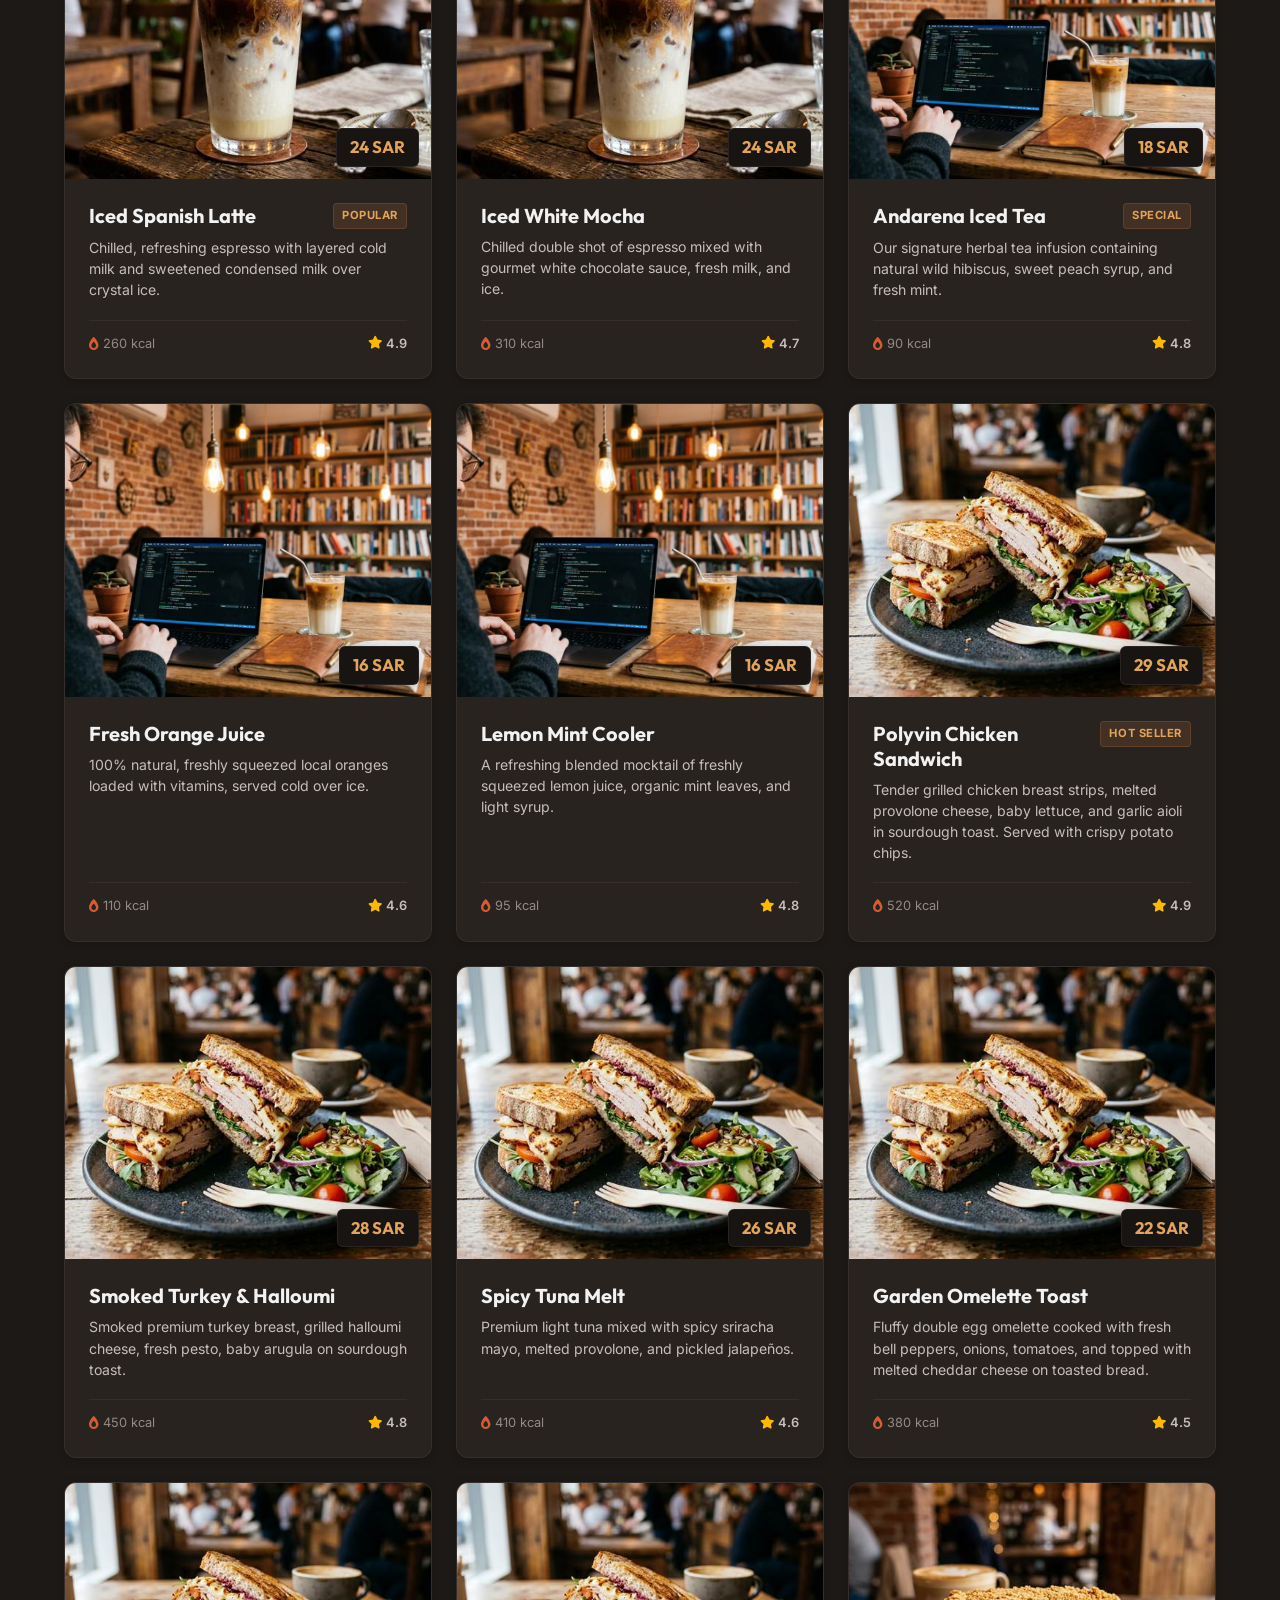
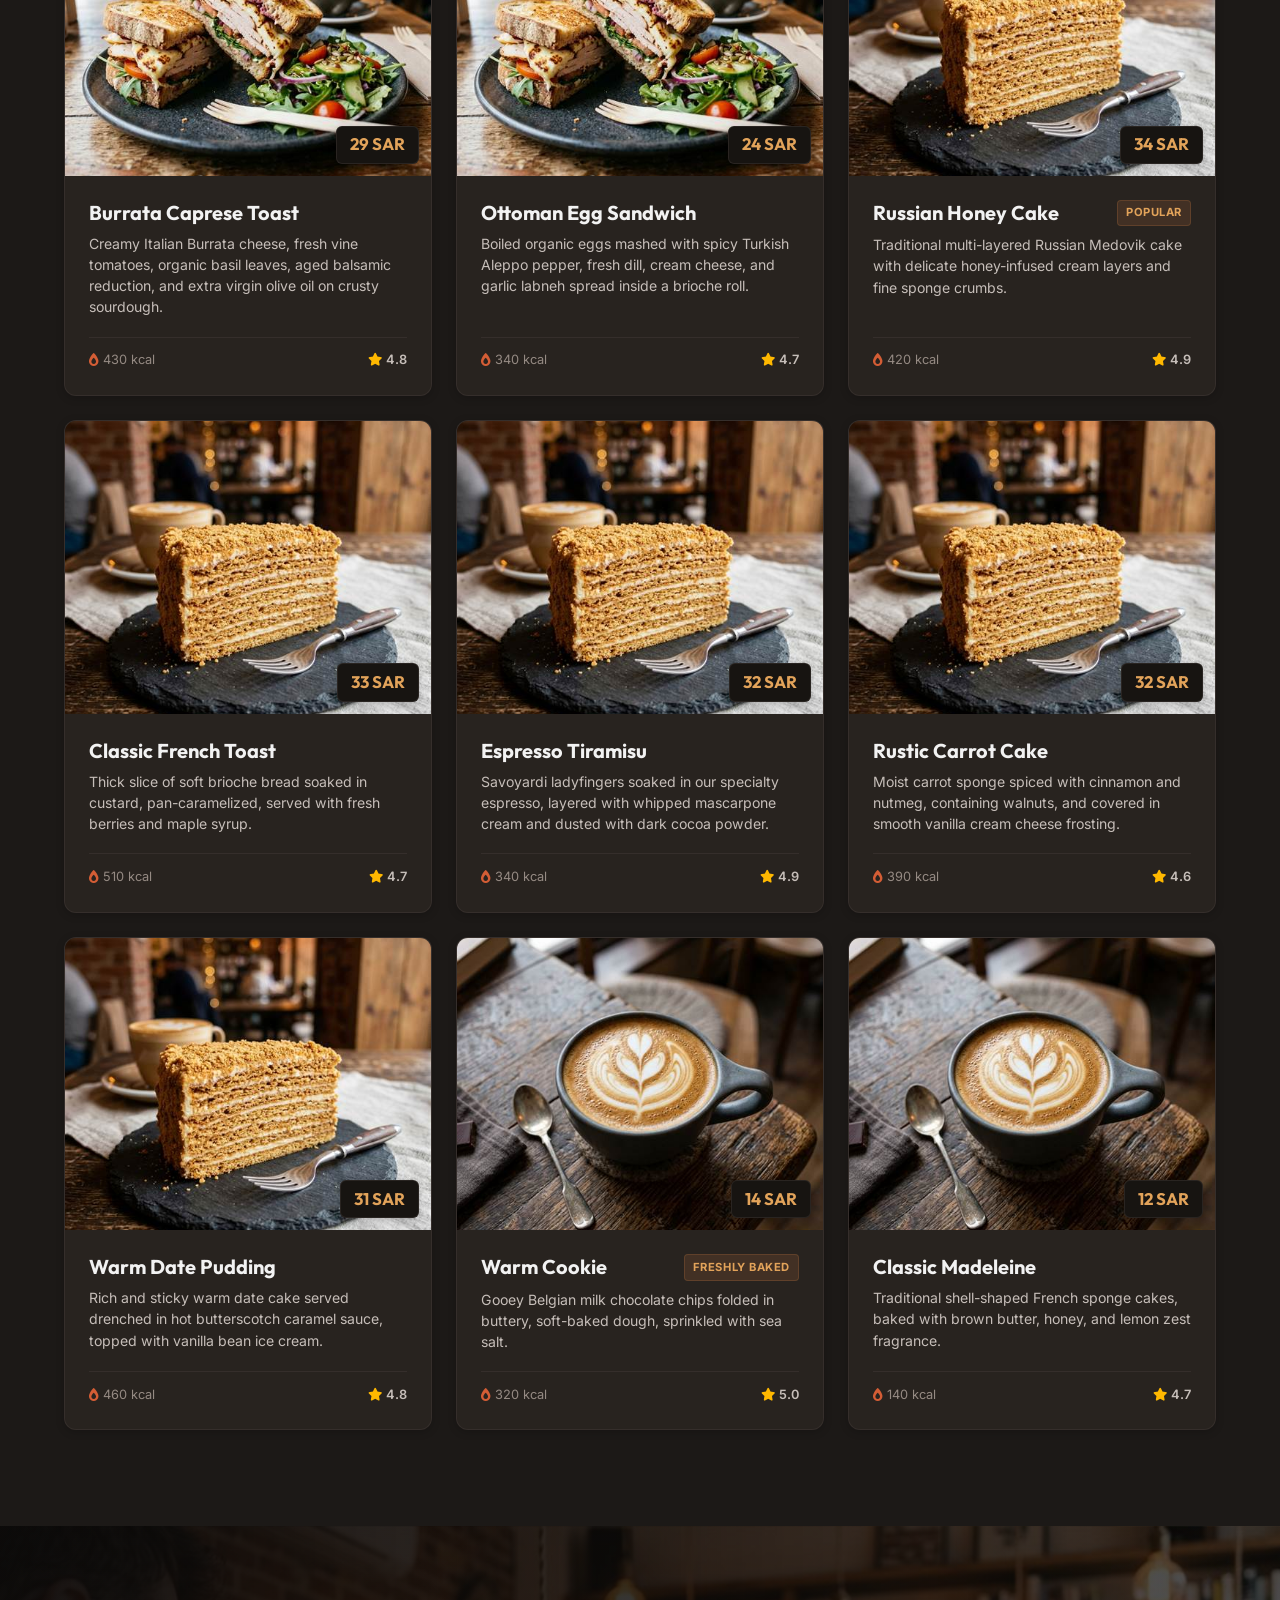
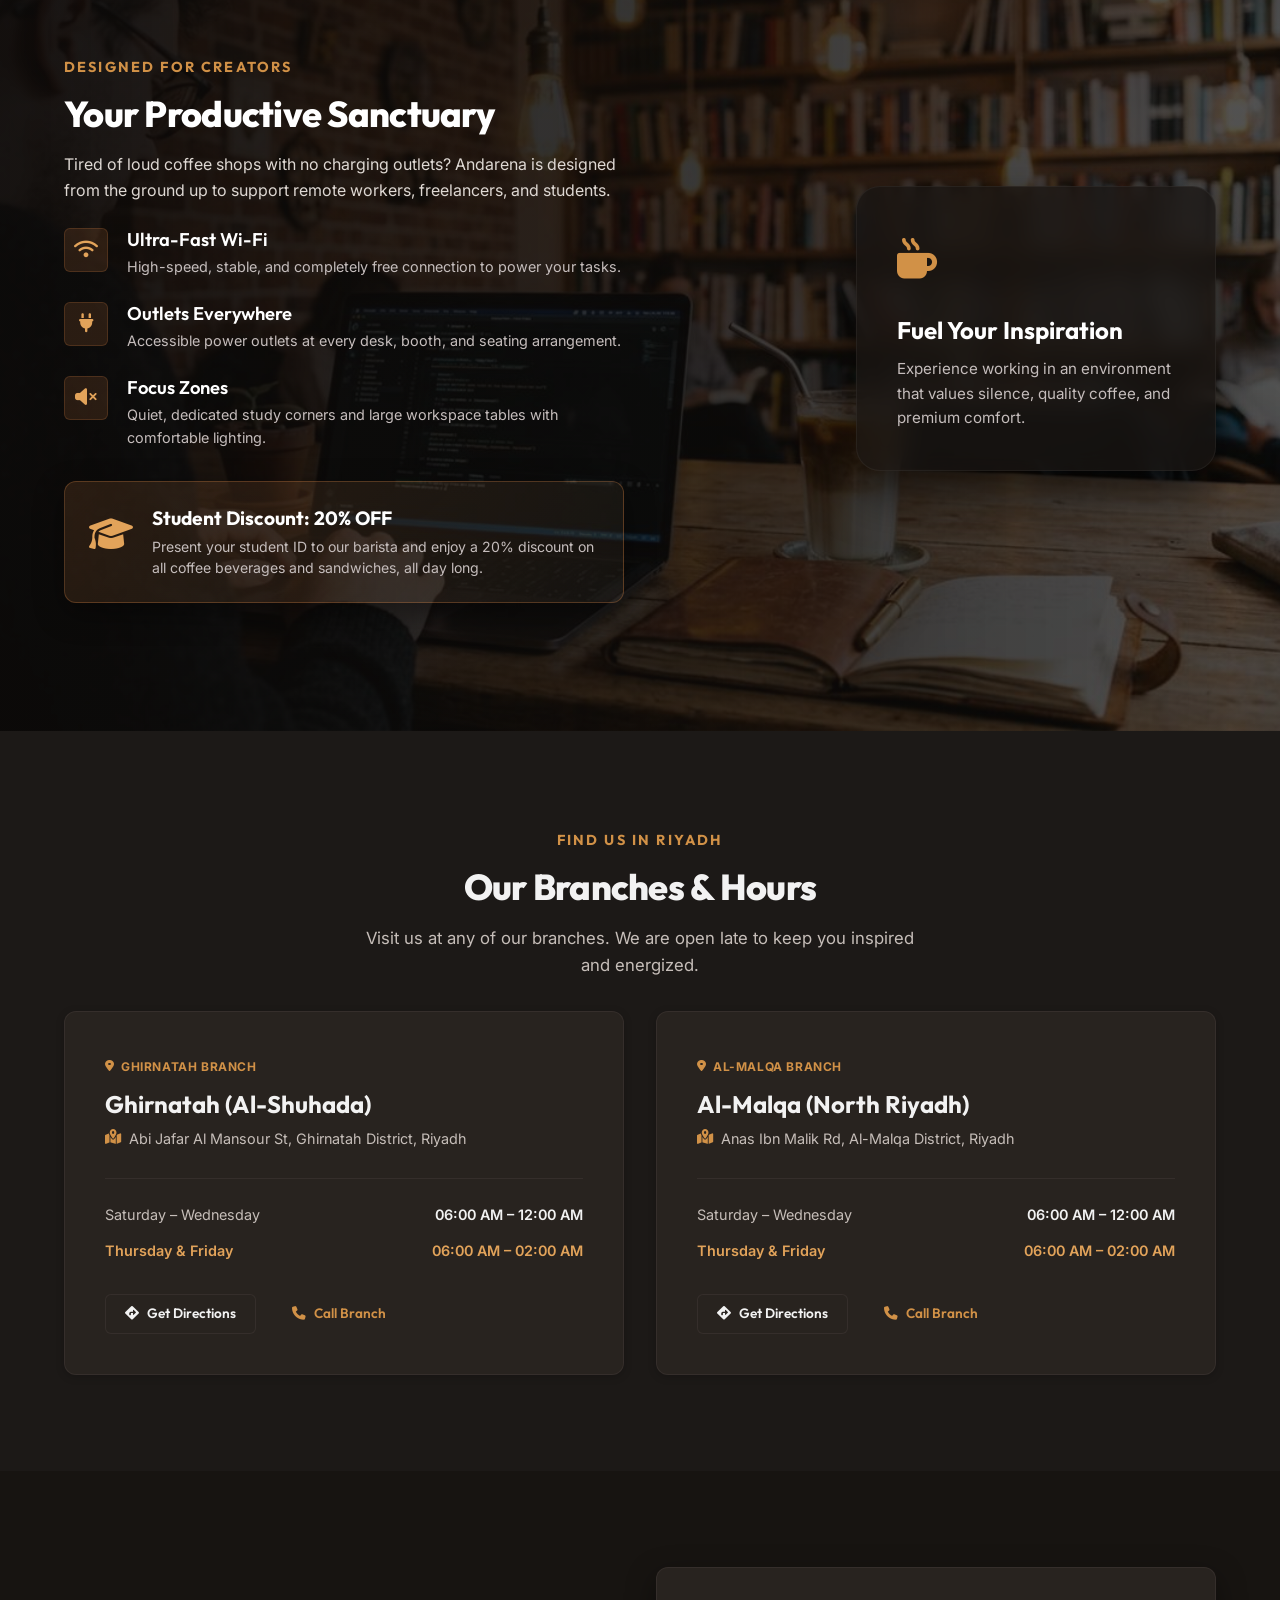
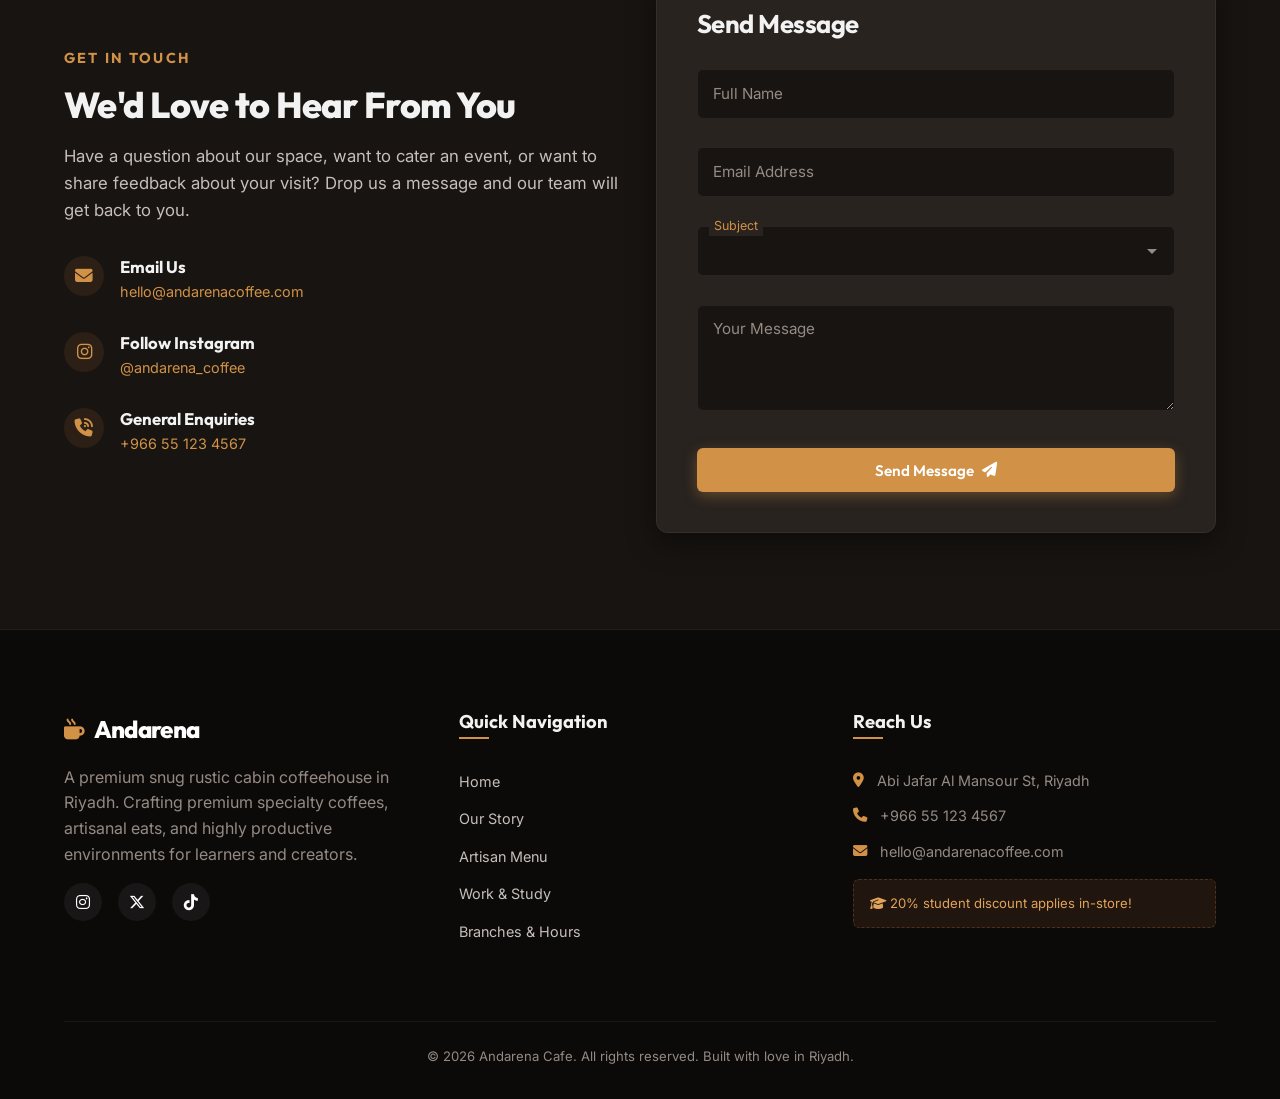
==== commit e27a51df: "Optimize page load speed: compress and resize all images (reduce total size from 5MB to 380KB) and a" ====
--- a/andarena-cafe/index.html
+++ b/andarena-cafe/index.html
@@ -75,7 +75,7 @@
                 <div class="grid grid-2 align-items-center">
                     <div class="story-image-wrapper reveal-left">
                         <div class="image-border-effect">
-                            <img src="assets/hero_cafe.jpg" alt="Andarena Cafe Cozy Chesterfield Sofas" class="rounded-lg shadow-xl img-cover">
+                            <img src="assets/hero_cafe.jpg" alt="Andarena Cafe Cozy Chesterfield Sofas" class="rounded-lg shadow-xl img-cover" loading="lazy">
                         </div>
                         <div class="floating-badge text-center">
                             <span class="number">100%</span>
@@ -132,7 +132,7 @@
                     <!-- Item 1: Espresso -->
                     <div class="menu-card" data-category="hot-coffee">
                         <div class="menu-image-container">
-                            <img src="assets/flat_white.jpg" alt="Traditional Italian Espresso" class="menu-img">
+                            <img src="assets/flat_white.jpg" alt="Traditional Italian Espresso" class="menu-img" loading="lazy">
                             <span class="menu-price">12 SAR</span>
                         </div>
                         <div class="menu-info">
@@ -150,7 +150,7 @@
                     <!-- Item 2: Flat White -->
                     <div class="menu-card" data-category="hot-coffee">
                         <div class="menu-image-container">
-                            <img src="assets/flat_white.jpg" alt="Flat White Coffee with Latte Art" class="menu-img">
+                            <img src="assets/flat_white.jpg" alt="Flat White Coffee with Latte Art" class="menu-img" loading="lazy">
                             <span class="menu-price">18 SAR</span>
                         </div>
                         <div class="menu-info">
@@ -169,7 +169,7 @@
                     <!-- Item 3: Spanish Latte -->
                     <div class="menu-card" data-category="hot-coffee">
                         <div class="menu-image-container">
-                            <img src="assets/flat_white.jpg" alt="Hot Spanish Latte" class="menu-img">
+                            <img src="assets/flat_white.jpg" alt="Hot Spanish Latte" class="menu-img" loading="lazy">
                             <span class="menu-price">22 SAR</span>
                         </div>
                         <div class="menu-info">
@@ -187,7 +187,7 @@
                     <!-- Item 4: French Vanilla Latte -->
                     <div class="menu-card" data-category="hot-coffee">
                         <div class="menu-image-container">
-                            <img src="assets/flat_white.jpg" alt="French Vanilla Latte" class="menu-img">
+                            <img src="assets/flat_white.jpg" alt="French Vanilla Latte" class="menu-img" loading="lazy">
                             <span class="menu-price">22 SAR</span>
                         </div>
                         <div class="menu-info">
@@ -205,7 +205,7 @@
                     <!-- Item 5: V60 Specialty -->
                     <div class="menu-card" data-category="hot-coffee">
                         <div class="menu-image-container">
-                            <img src="assets/flat_white.jpg" alt="V60 Drip Brew Coffee" class="menu-img">
+                            <img src="assets/flat_white.jpg" alt="V60 Drip Brew Coffee" class="menu-img" loading="lazy">
                             <span class="menu-price">22 SAR</span>
                         </div>
                         <div class="menu-info">
@@ -224,7 +224,7 @@
                     <!-- Item 6: Chemex -->
                     <div class="menu-card" data-category="hot-coffee">
                         <div class="menu-image-container">
-                            <img src="assets/flat_white.jpg" alt="Chemex Specialty Drip" class="menu-img">
+                            <img src="assets/flat_white.jpg" alt="Chemex Specialty Drip" class="menu-img" loading="lazy">
                             <span class="menu-price">24 SAR</span>
                         </div>
                         <div class="menu-info">
@@ -243,7 +243,7 @@
                     <!-- Item 7: Iced Spanish Latte -->
                     <div class="menu-card" data-category="cold-coffee">
                         <div class="menu-image-container">
-                            <img src="assets/iced_latte.jpg" alt="Iced Spanish Latte" class="menu-img">
+                            <img src="assets/iced_latte.jpg" alt="Iced Spanish Latte" class="menu-img" loading="lazy">
                             <span class="menu-price">24 SAR</span>
                         </div>
                         <div class="menu-info">
@@ -262,7 +262,7 @@
                     <!-- Item 8: Iced White Mocha -->
                     <div class="menu-card" data-category="cold-coffee">
                         <div class="menu-image-container">
-                            <img src="assets/iced_latte.jpg" alt="Iced White Mocha" class="menu-img">
+                            <img src="assets/iced_latte.jpg" alt="Iced White Mocha" class="menu-img" loading="lazy">
                             <span class="menu-price">24 SAR</span>
                         </div>
                         <div class="menu-info">
@@ -280,7 +280,7 @@
                     <!-- Item 9: Andarena Iced Tea -->
                     <div class="menu-card" data-category="cold-coffee">
                         <div class="menu-image-container">
-                            <img src="assets/workspace.jpg" alt="Andarena Signature Iced Tea" class="menu-img">
+                            <img src="assets/workspace.jpg" alt="Andarena Signature Iced Tea" class="menu-img" loading="lazy">
                             <span class="menu-price">18 SAR</span>
                         </div>
                         <div class="menu-info">
@@ -299,7 +299,7 @@
                     <!-- Item 10: Fresh Orange Juice -->
                     <div class="menu-card" data-category="cold-coffee">
                         <div class="menu-image-container">
-                            <img src="assets/workspace.jpg" alt="Freshly Squeezed Orange Juice" class="menu-img">
+                            <img src="assets/workspace.jpg" alt="Freshly Squeezed Orange Juice" class="menu-img" loading="lazy">
                             <span class="menu-price">16 SAR</span>
                         </div>
                         <div class="menu-info">
@@ -317,7 +317,7 @@
                     <!-- Item 11: Lemon Mint Juice -->
                     <div class="menu-card" data-category="cold-coffee">
                         <div class="menu-image-container">
-                            <img src="assets/workspace.jpg" alt="Fresh Lemon Mint Juice" class="menu-img">
+                            <img src="assets/workspace.jpg" alt="Fresh Lemon Mint Juice" class="menu-img" loading="lazy">
                             <span class="menu-price">16 SAR</span>
                         </div>
                         <div class="menu-info">
@@ -336,7 +336,7 @@
                     <!-- Item 12: Polyvin Chicken Sandwich -->
                     <div class="menu-card" data-category="sandwiches">
                         <div class="menu-image-container">
-                            <img src="assets/turkey_sandwich.jpg" alt="Polyvin Chicken Sandwich" class="menu-img">
+                            <img src="assets/turkey_sandwich.jpg" alt="Polyvin Chicken Sandwich" class="menu-img" loading="lazy">
                             <span class="menu-price">29 SAR</span>
                         </div>
                         <div class="menu-info">
@@ -355,7 +355,7 @@
                     <!-- Item 13: Smoked Turkey & Halloumi -->
                     <div class="menu-card" data-category="sandwiches">
                         <div class="menu-image-container">
-                            <img src="assets/turkey_sandwich.jpg" alt="Smoked Turkey and Halloumi Sandwich" class="menu-img">
+                            <img src="assets/turkey_sandwich.jpg" alt="Smoked Turkey and Halloumi Sandwich" class="menu-img" loading="lazy">
                             <span class="menu-price">28 SAR</span>
                         </div>
                         <div class="menu-info">
@@ -373,7 +373,7 @@
                     <!-- Item 14: Spicy Tuna Melt -->
                     <div class="menu-card" data-category="sandwiches">
                         <div class="menu-image-container">
-                            <img src="assets/turkey_sandwich.jpg" alt="Spicy Tuna Sandwich" class="menu-img">
+                            <img src="assets/turkey_sandwich.jpg" alt="Spicy Tuna Sandwich" class="menu-img" loading="lazy">
                             <span class="menu-price">26 SAR</span>
                         </div>
                         <div class="menu-info">
@@ -391,7 +391,7 @@
                     <!-- Item 15: Omelette Sandwich -->
                     <div class="menu-card" data-category="sandwiches">
                         <div class="menu-image-container">
-                            <img src="assets/turkey_sandwich.jpg" alt="Breakfast Omelette Sandwich" class="menu-img">
+                            <img src="assets/turkey_sandwich.jpg" alt="Breakfast Omelette Sandwich" class="menu-img" loading="lazy">
                             <span class="menu-price">22 SAR</span>
                         </div>
                         <div class="menu-info">
@@ -409,7 +409,7 @@
                     <!-- Item 16: Burrata Sandwich -->
                     <div class="menu-card" data-category="sandwiches">
                         <div class="menu-image-container">
-                            <img src="assets/turkey_sandwich.jpg" alt="Burrata Cheese Sandwich" class="menu-img">
+                            <img src="assets/turkey_sandwich.jpg" alt="Burrata Cheese Sandwich" class="menu-img" loading="lazy">
                             <span class="menu-price">29 SAR</span>
                         </div>
                         <div class="menu-info">
@@ -427,7 +427,7 @@
                     <!-- Item 17: Ottoman Egg Sandwich -->
                     <div class="menu-card" data-category="sandwiches">
                         <div class="menu-image-container">
-                            <img src="assets/turkey_sandwich.jpg" alt="Ottoman style Egg Sandwich" class="menu-img">
+                            <img src="assets/turkey_sandwich.jpg" alt="Ottoman style Egg Sandwich" class="menu-img" loading="lazy">
                             <span class="menu-price">24 SAR</span>
                         </div>
                         <div class="menu-info">
@@ -446,7 +446,7 @@
                     <!-- Item 18: Honey Cake -->
                     <div class="menu-card" data-category="pastries">
                         <div class="menu-image-container">
-                            <img src="assets/honey_cake.jpg" alt="Russian Honey Cake Medovik" class="menu-img">
+                            <img src="assets/honey_cake.jpg" alt="Russian Honey Cake Medovik" class="menu-img" loading="lazy">
                             <span class="menu-price">34 SAR</span>
                         </div>
                         <div class="menu-info">
@@ -465,7 +465,7 @@
                     <!-- Item 19: French Toast -->
                     <div class="menu-card" data-category="pastries">
                         <div class="menu-image-container">
-                            <img src="assets/honey_cake.jpg" alt="Artisan Brioche French Toast" class="menu-img">
+                            <img src="assets/honey_cake.jpg" alt="Artisan Brioche French Toast" class="menu-img" loading="lazy">
                             <span class="menu-price">33 SAR</span>
                         </div>
                         <div class="menu-info">
@@ -483,7 +483,7 @@
                     <!-- Item 20: Tiramisu -->
                     <div class="menu-card" data-category="pastries">
                         <div class="menu-image-container">
-                            <img src="assets/honey_cake.jpg" alt="Espresso Tiramisu Cake" class="menu-img">
+                            <img src="assets/honey_cake.jpg" alt="Espresso Tiramisu Cake" class="menu-img" loading="lazy">
                             <span class="menu-price">32 SAR</span>
                         </div>
                         <div class="menu-info">
@@ -501,7 +501,7 @@
                     <!-- Item 21: Carrot Cake -->
                     <div class="menu-card" data-category="pastries">
                         <div class="menu-image-container">
-                            <img src="assets/honey_cake.jpg" alt="Rustic Spiced Carrot Cake" class="menu-img">
+                            <img src="assets/honey_cake.jpg" alt="Rustic Spiced Carrot Cake" class="menu-img" loading="lazy">
                             <span class="menu-price">32 SAR</span>
                         </div>
                         <div class="menu-info">
@@ -519,7 +519,7 @@
                     <!-- Item 22: Date Pudding -->
                     <div class="menu-card" data-category="pastries">
                         <div class="menu-image-container">
-                            <img src="assets/honey_cake.jpg" alt="Warm Date Pudding Cake" class="menu-img">
+                            <img src="assets/honey_cake.jpg" alt="Warm Date Pudding Cake" class="menu-img" loading="lazy">
                             <span class="menu-price">31 SAR</span>
                         </div>
                         <div class="menu-info">
@@ -537,7 +537,7 @@
                     <!-- Item 23: Warm Cookie -->
                     <div class="menu-card" data-category="pastries">
                         <div class="menu-image-container">
-                            <img src="assets/flat_white.jpg" alt="Warm Chocolate Chip Cookie" class="menu-img">
+                            <img src="assets/flat_white.jpg" alt="Warm Chocolate Chip Cookie" class="menu-img" loading="lazy">
                             <span class="menu-price">14 SAR</span>
                         </div>
                         <div class="menu-info">
@@ -556,7 +556,7 @@
                     <!-- Item 24: Madeleine Cake -->
                     <div class="menu-card" data-category="pastries">
                         <div class="menu-image-container">
-                            <img src="assets/flat_white.jpg" alt="Traditional French Madeleine Cake" class="menu-img">
+                            <img src="assets/flat_white.jpg" alt="Traditional French Madeleine Cake" class="menu-img" loading="lazy">
                             <span class="menu-price">12 SAR</span>
                         </div>
                         <div class="menu-info">
@@ -852,3 +852,4 @@
     <script src="script.js"></script>
 </body>
 </html>
+<!-- Rebuild trigger -->
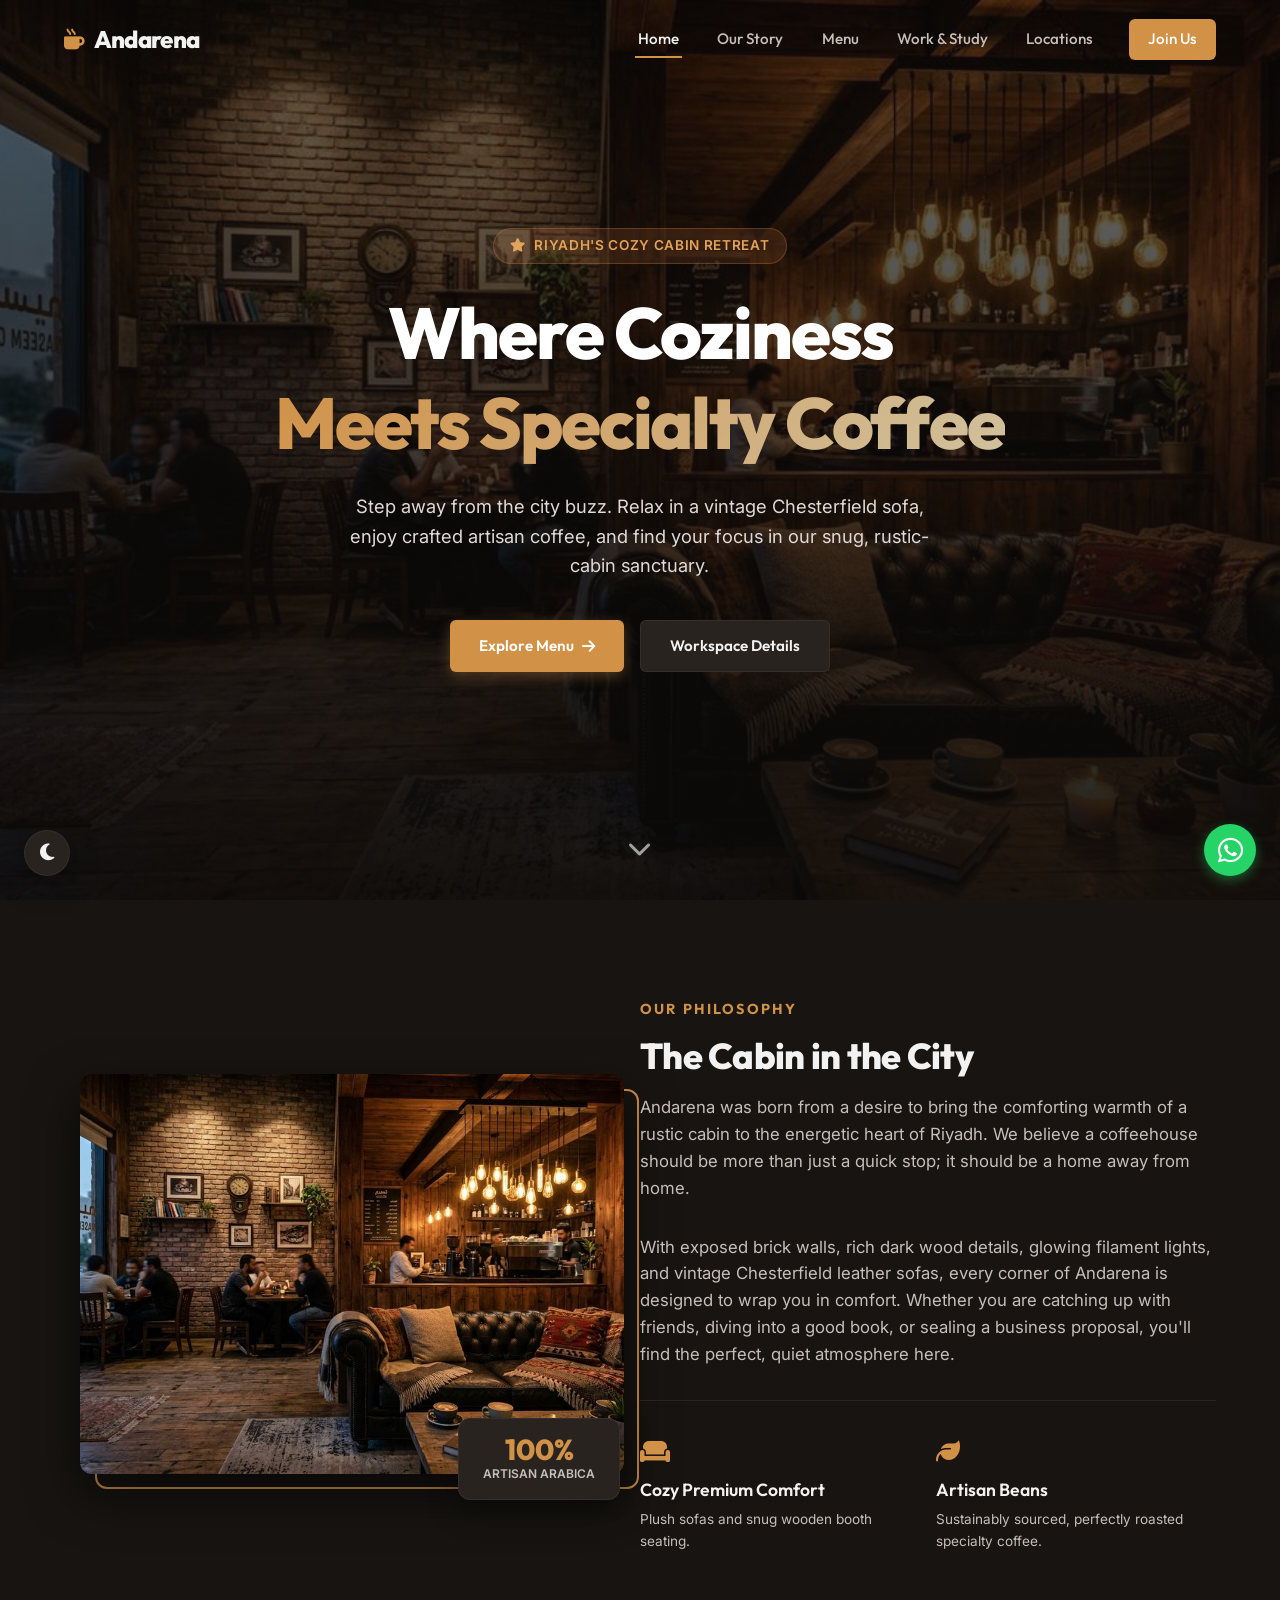
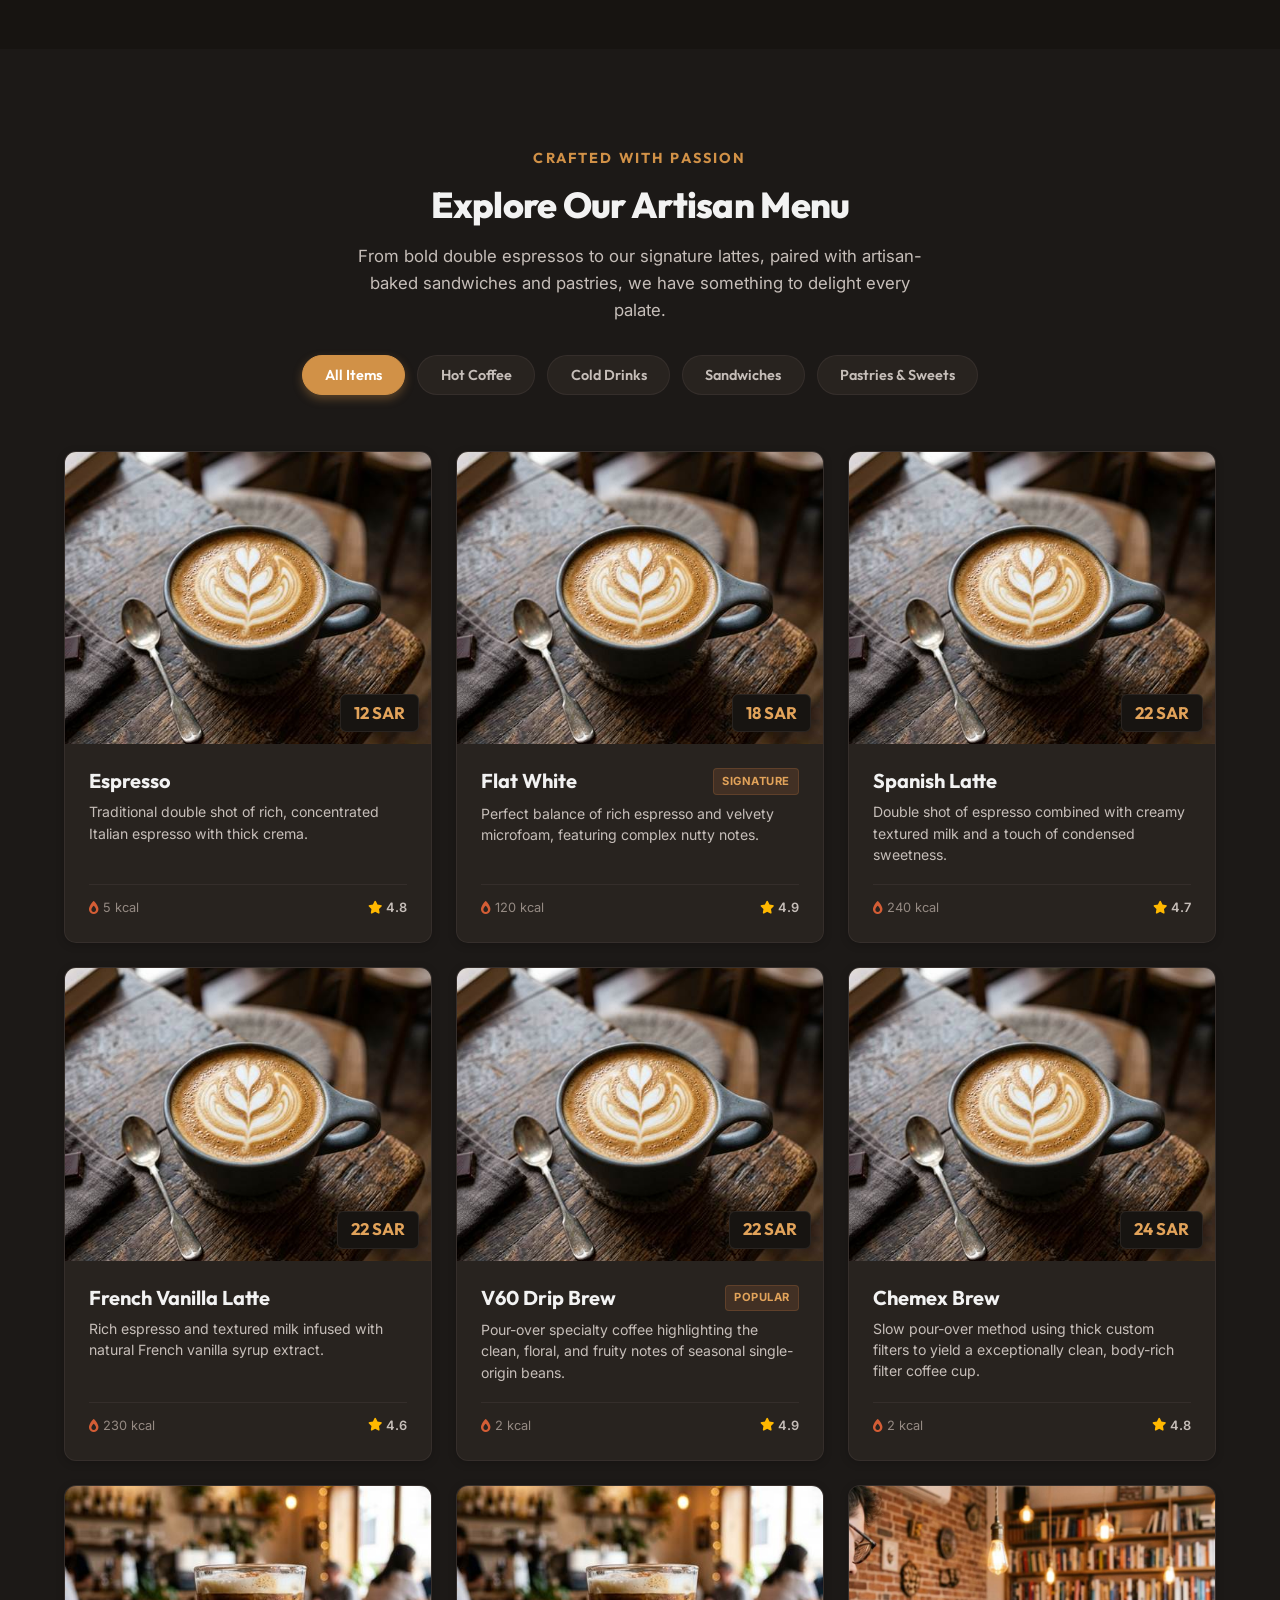
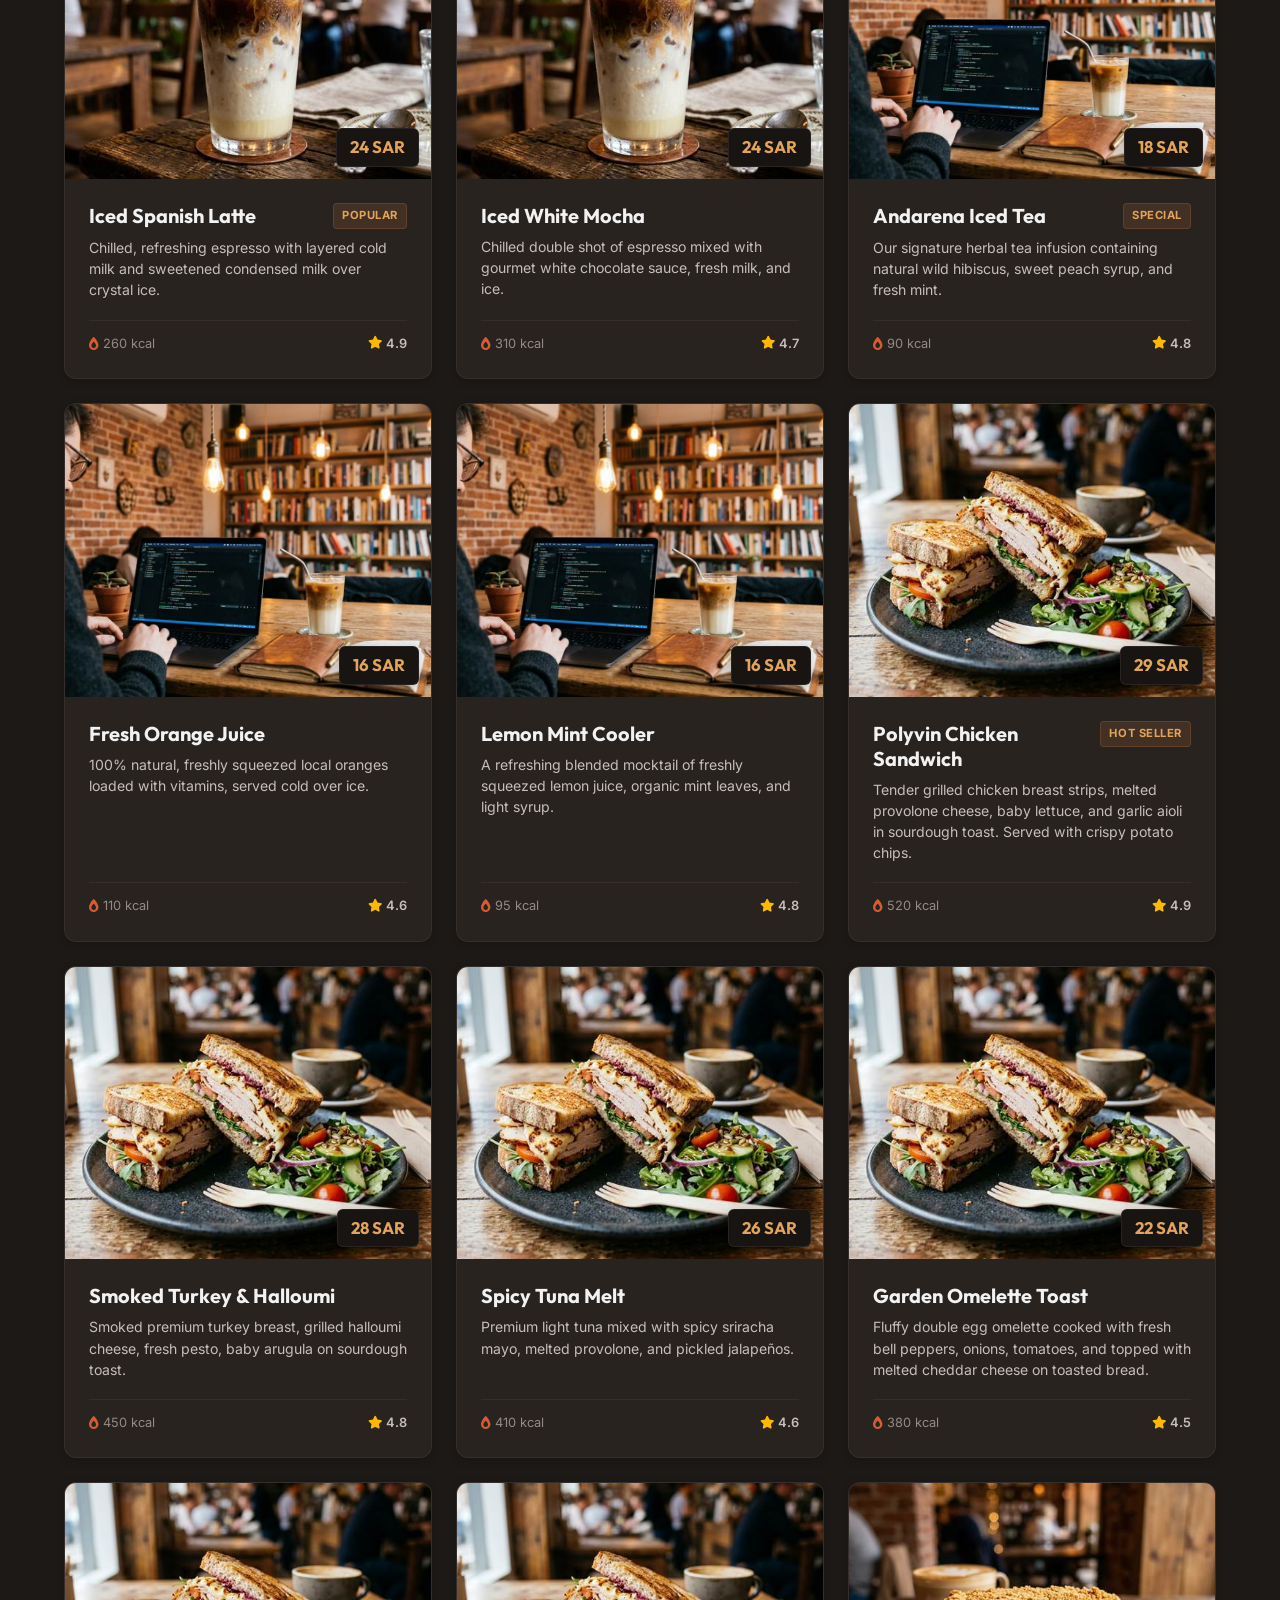
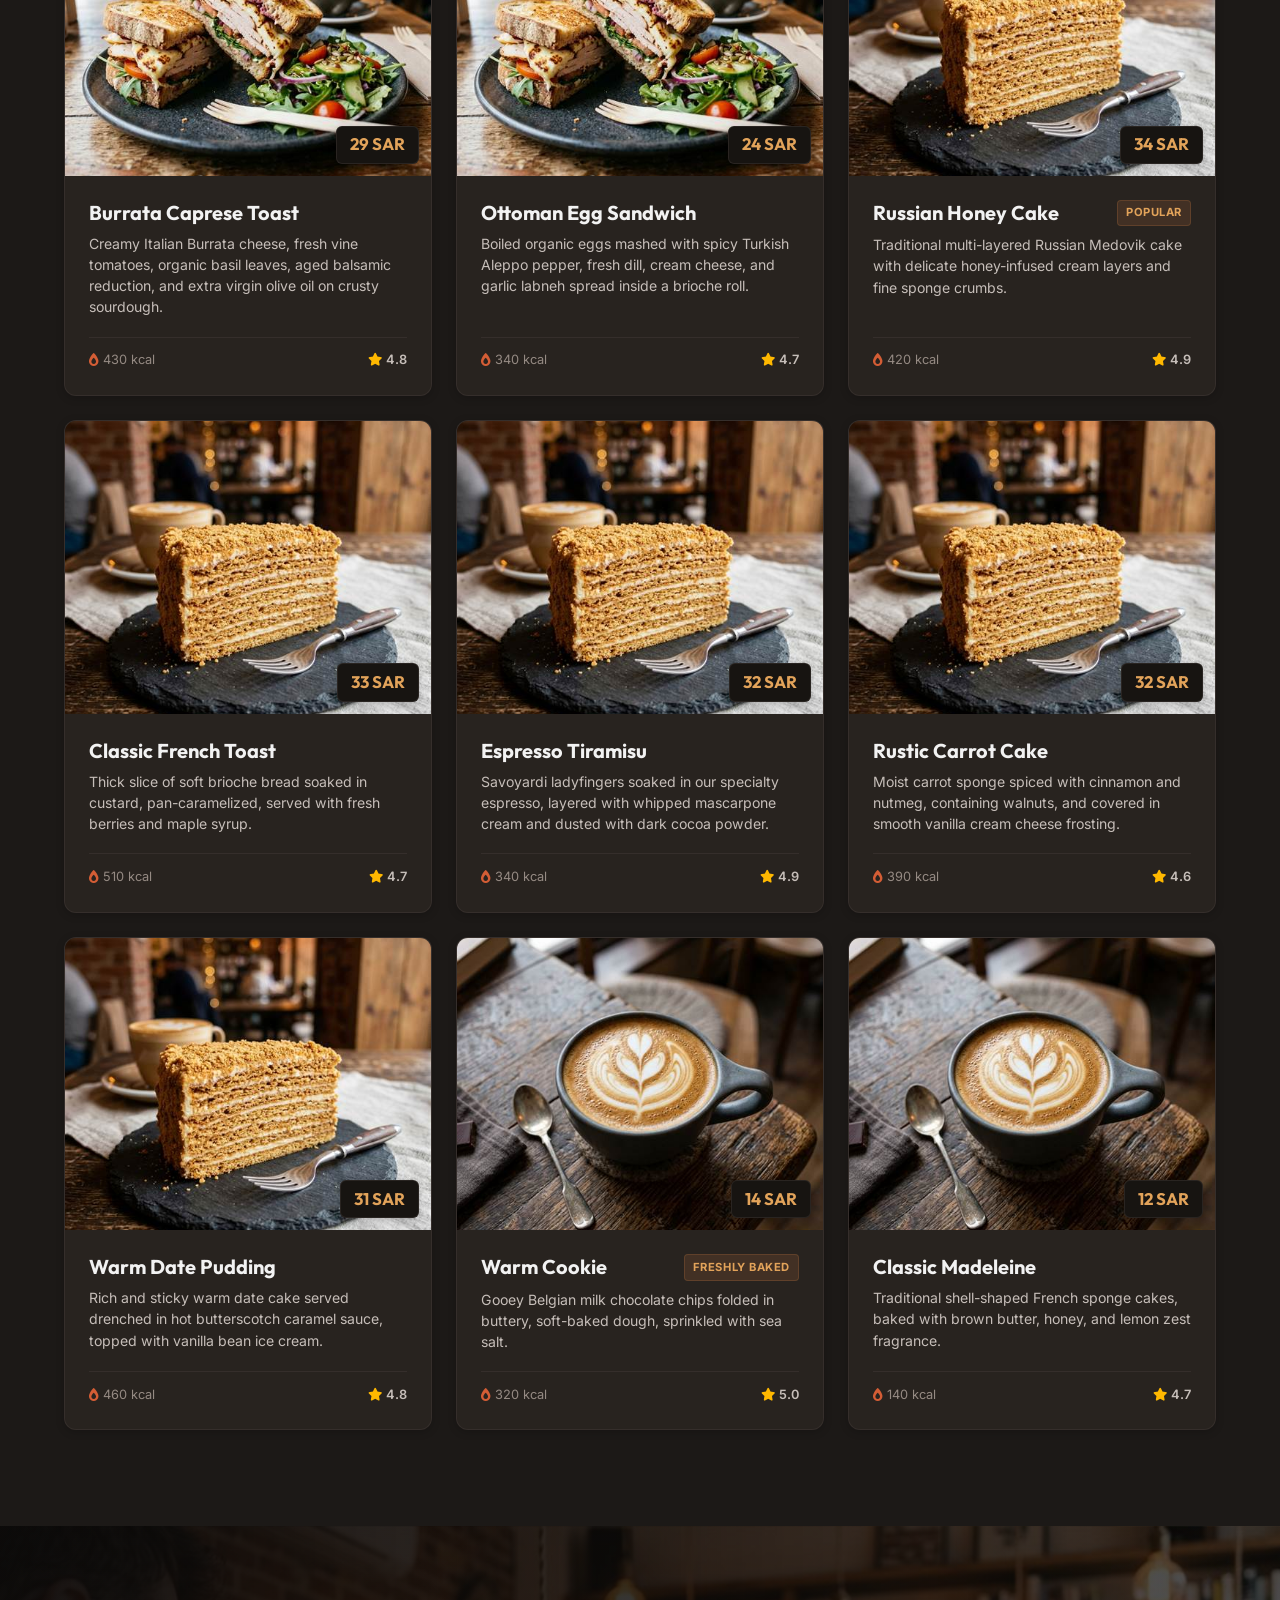
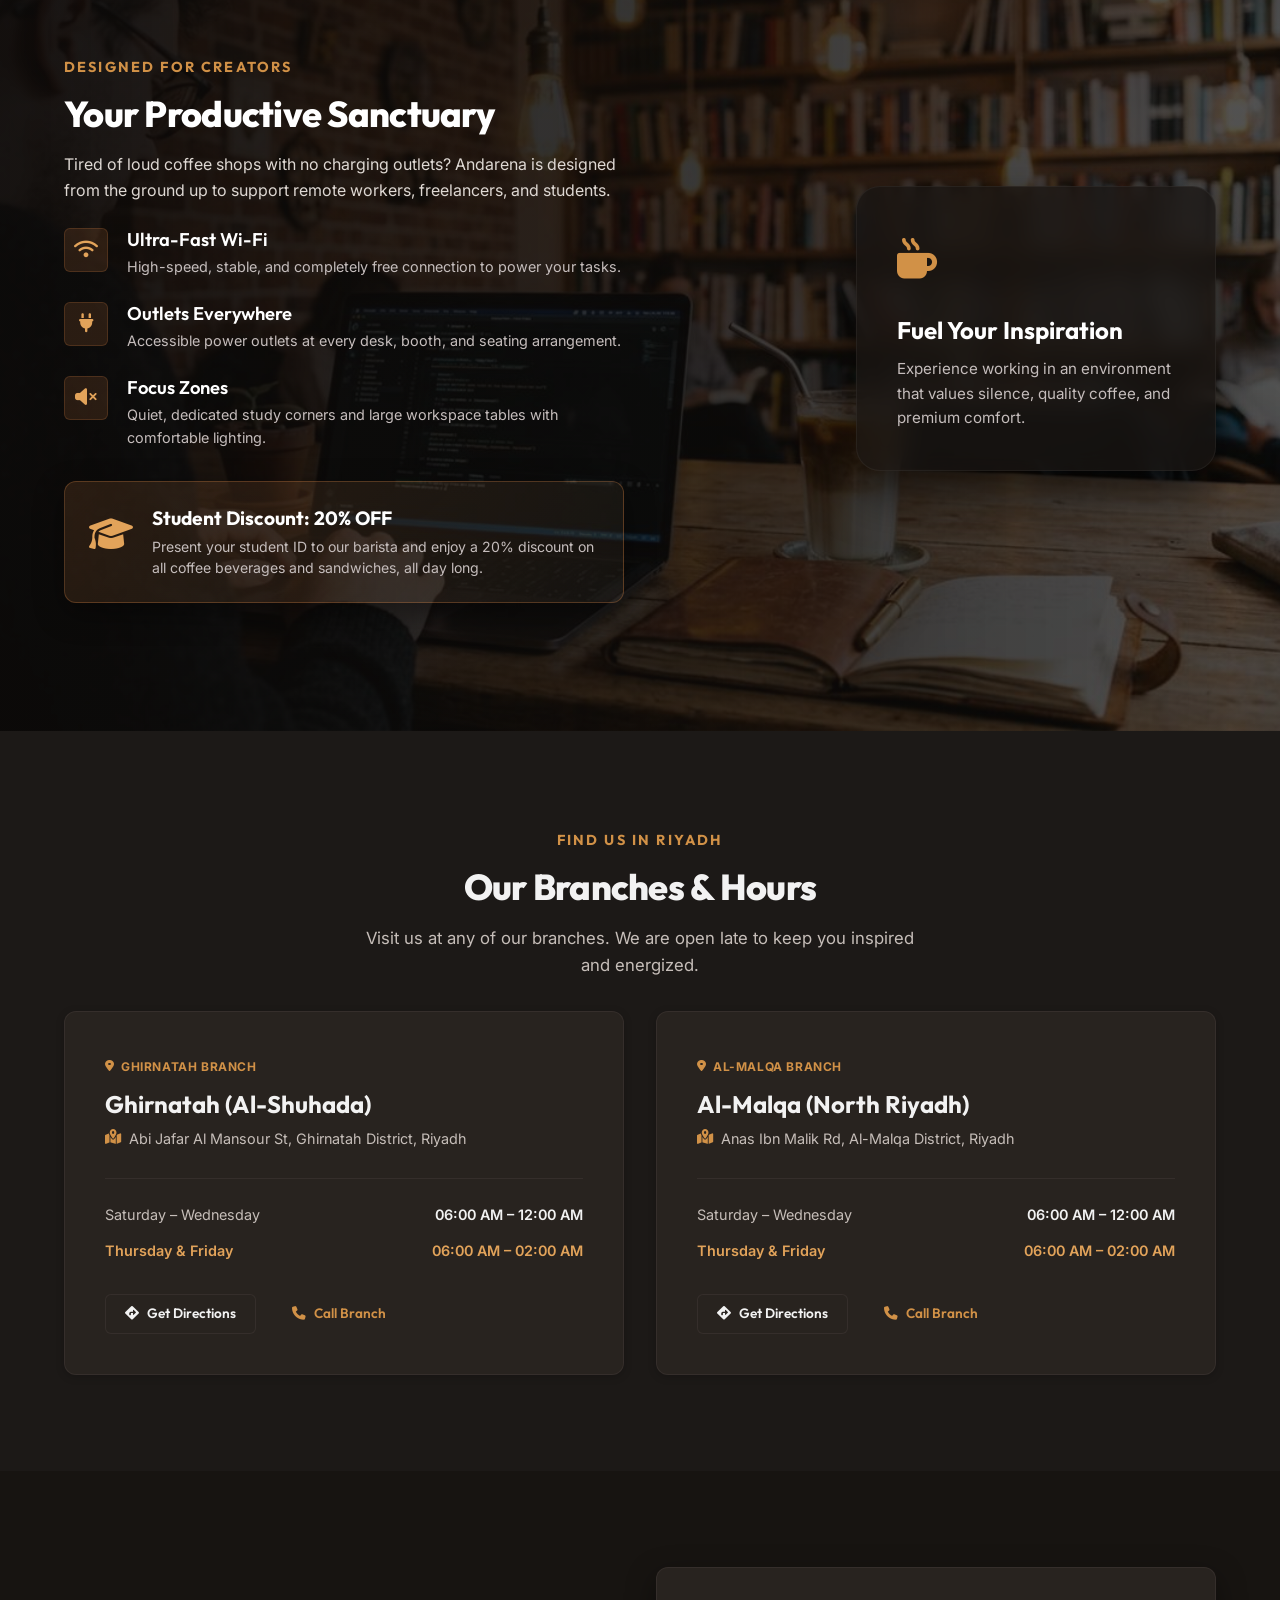
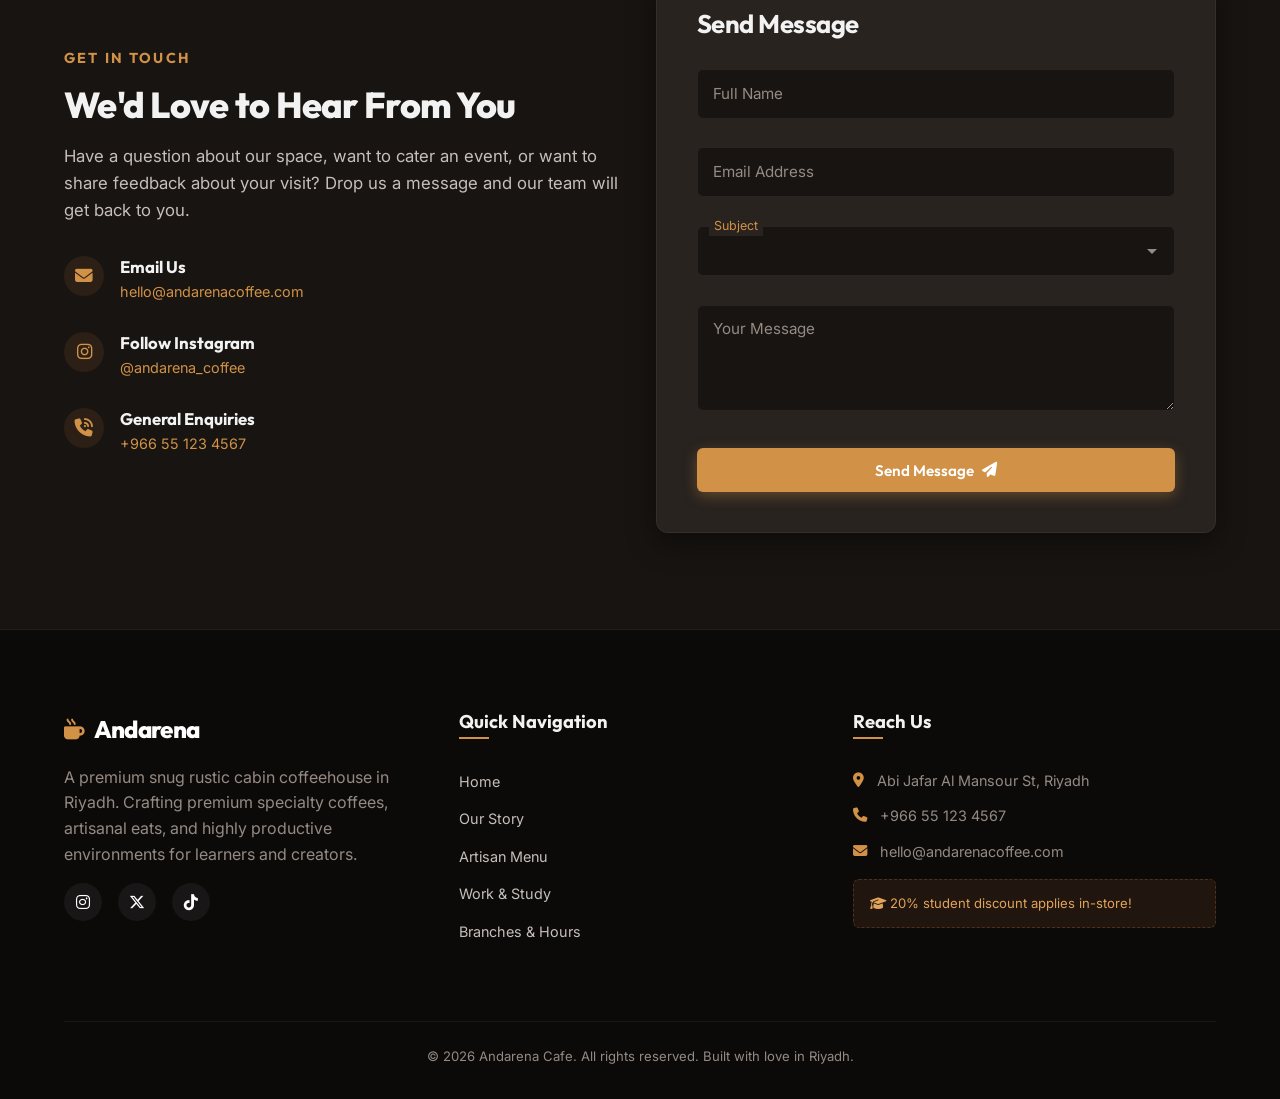
==== commit 618e33b5: "Add floating WhatsApp action button with pulse animation at bottom-right linking to +966566367009" ====
--- a/andarena-cafe/index.html
+++ b/andarena-cafe/index.html
@@ -1,6 +1,7 @@
 <!DOCTYPE html>
 <html lang="en">
 <head>
+    <script>document.documentElement.className = "js";</script>
     <meta charset="UTF-8">
     <meta name="viewport" content="width=device-width, initial-scale=1.0">
     <title>Andarena Cafe | Cozy Coffeehouse & Creative Workspace in Riyadh</title>
@@ -21,7 +22,7 @@
     <link rel="stylesheet" href="https://cdnjs.cloudflare.com/ajax/libs/font-awesome/6.4.0/css/all.min.css">
     
     <!-- Custom CSS -->
-    <link rel="stylesheet" href="style.css">
+    <link rel="stylesheet" href="style.css?v=3">
 </head>
 <body>
 
@@ -848,8 +849,13 @@
         </button>
     </div>
 
+    <!-- Floating WhatsApp Button -->
+    <a href="https://wa.me/966566367009" class="whatsapp-float animate-pulse-whatsapp" target="_blank" aria-label="Chat on WhatsApp">
+        <i class="fa-brands fa-whatsapp"></i>
+    </a>
+
     <!-- Custom JavaScript -->
-    <script src="script.js"></script>
+    <script src="script.js?v=3"></script>
 </body>
 </html>
-<!-- Rebuild trigger -->
+<!-- Rebuild trigger 2 -->
--- a/andarena-cafe/style.css
+++ b/andarena-cafe/style.css
@@ -1254,48 +1254,50 @@
 /* ==========================================================================
    Interactive UI Animations & Transitions (Reveal)
    ========================================================================== */
-.reveal, .reveal-left, .reveal-right, .reveal-up {
+.js .reveal, .js .reveal-left, .js .reveal-right, .js .reveal-up {
     opacity: 0;
     transition: opacity 0.8s var(--transition-smooth), transform 0.8s var(--transition-smooth);
 }
 
-.reveal {
+.js .reveal {
     transform: scale(0.96);
 }
 
-.reveal-left {
+.js .reveal-left {
     transform: translateX(-40px);
 }
 
-.reveal-right {
+.js .reveal-right {
     transform: translateX(40px);
 }
 
-.reveal-up {
+.js .reveal-up {
     transform: translateY(40px);
 }
 
 .reveal.active, .reveal-left.active, .reveal-right.active, .reveal-up.active {
-    opacity: 1;
-    transform: translate(0) scale(1);
-}
-
-.reveal-delay-1 {
+    opacity: 1 !important;
+    transform: translate(0) scale(1) !important;
+}
+
+.js .reveal-delay-1 {
     opacity: 0;
     transform: translateY(20px);
     transition: opacity 0.8s var(--transition-smooth) 0.2s, transform 0.8s var(--transition-smooth) 0.2s;
 }
 
-.reveal-delay-2 {
+.js .reveal-delay-2 {
     opacity: 0;
     transform: translateY(20px);
     transition: opacity 0.8s var(--transition-smooth) 0.4s, transform 0.8s var(--transition-smooth) 0.4s;
 }
 
 .hero.active .reveal-delay-1,
-.hero.active .reveal-delay-2 {
-    opacity: 1;
-    transform: translateY(0);
+.hero.active .reveal-delay-2,
+.active .reveal-delay-1,
+.active .reveal-delay-2 {
+    opacity: 1 !important;
+    transform: translateY(0) !important;
 }
 
 /* ==========================================================================
@@ -1303,7 +1305,7 @@
    ========================================================================== */
 .toast {
     position: fixed;
-    bottom: 24px;
+    bottom: 90px;
     right: 24px;
     background-color: var(--bg-secondary);
     border: 1px solid var(--border-color);
@@ -1436,3 +1438,46 @@
         text-align: center;
     }
 }
+
+/* ==========================================================================
+   Floating WhatsApp Button
+   ========================================================================== */
+.whatsapp-float {
+    position: fixed;
+    bottom: 24px;
+    right: 24px;
+    width: 52px;
+    height: 52px;
+    background-color: #25D366;
+    color: #ffffff !important;
+    border-radius: 50%;
+    display: flex;
+    align-items: center;
+    justify-content: center;
+    font-size: 1.8rem;
+    box-shadow: 0 4px 12px rgba(37, 211, 102, 0.4);
+    z-index: 999;
+    transition: all var(--transition-fast);
+}
+
+.whatsapp-float:hover {
+    transform: scale(1.1);
+    background-color: #20ba59;
+    box-shadow: 0 6px 18px rgba(37, 211, 102, 0.6);
+}
+
+@keyframes pulse-whatsapp {
+    0% {
+        box-shadow: 0 0 0 0 rgba(37, 211, 102, 0.4);
+    }
+    70% {
+        box-shadow: 0 0 0 12px rgba(37, 211, 102, 0);
+    }
+    100% {
+        box-shadow: 0 0 0 0 rgba(37, 211, 102, 0);
+    }
+}
+
+.animate-pulse-whatsapp {
+    animation: pulse-whatsapp 2s infinite;
+}
